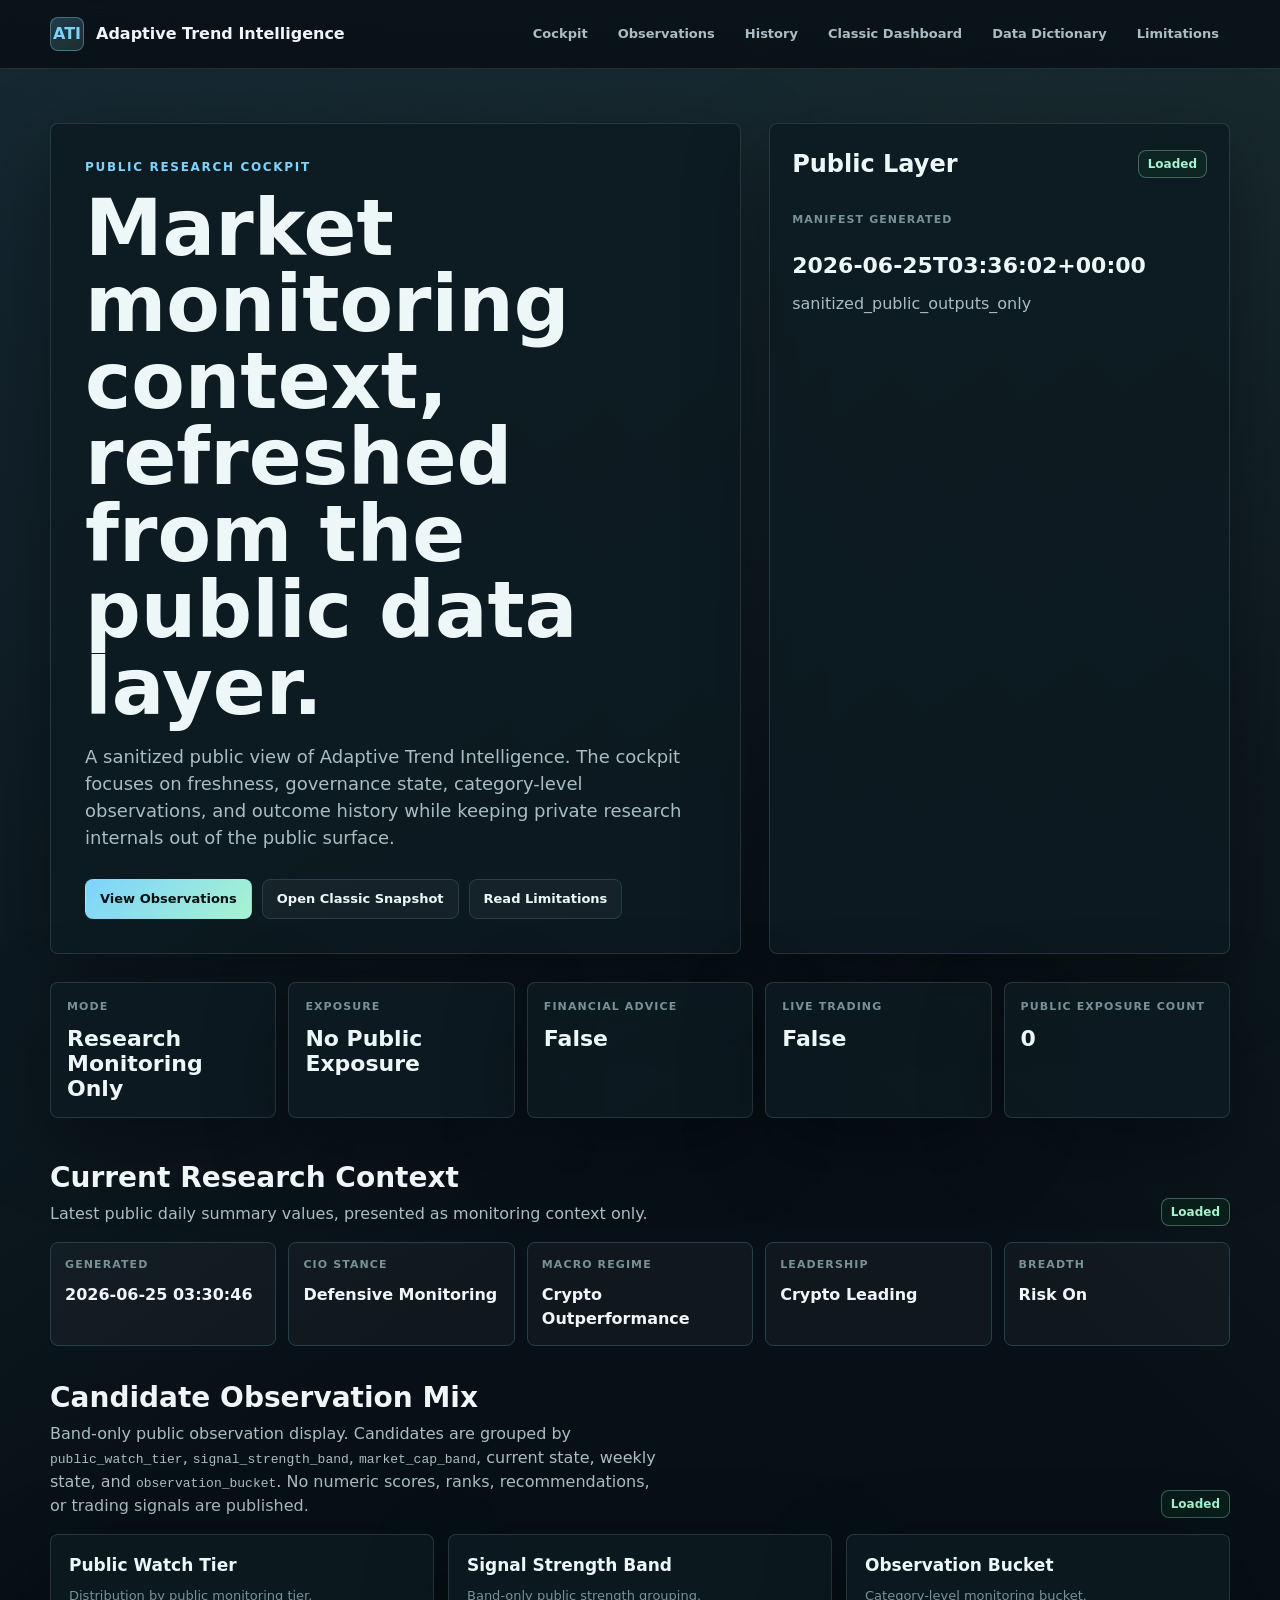
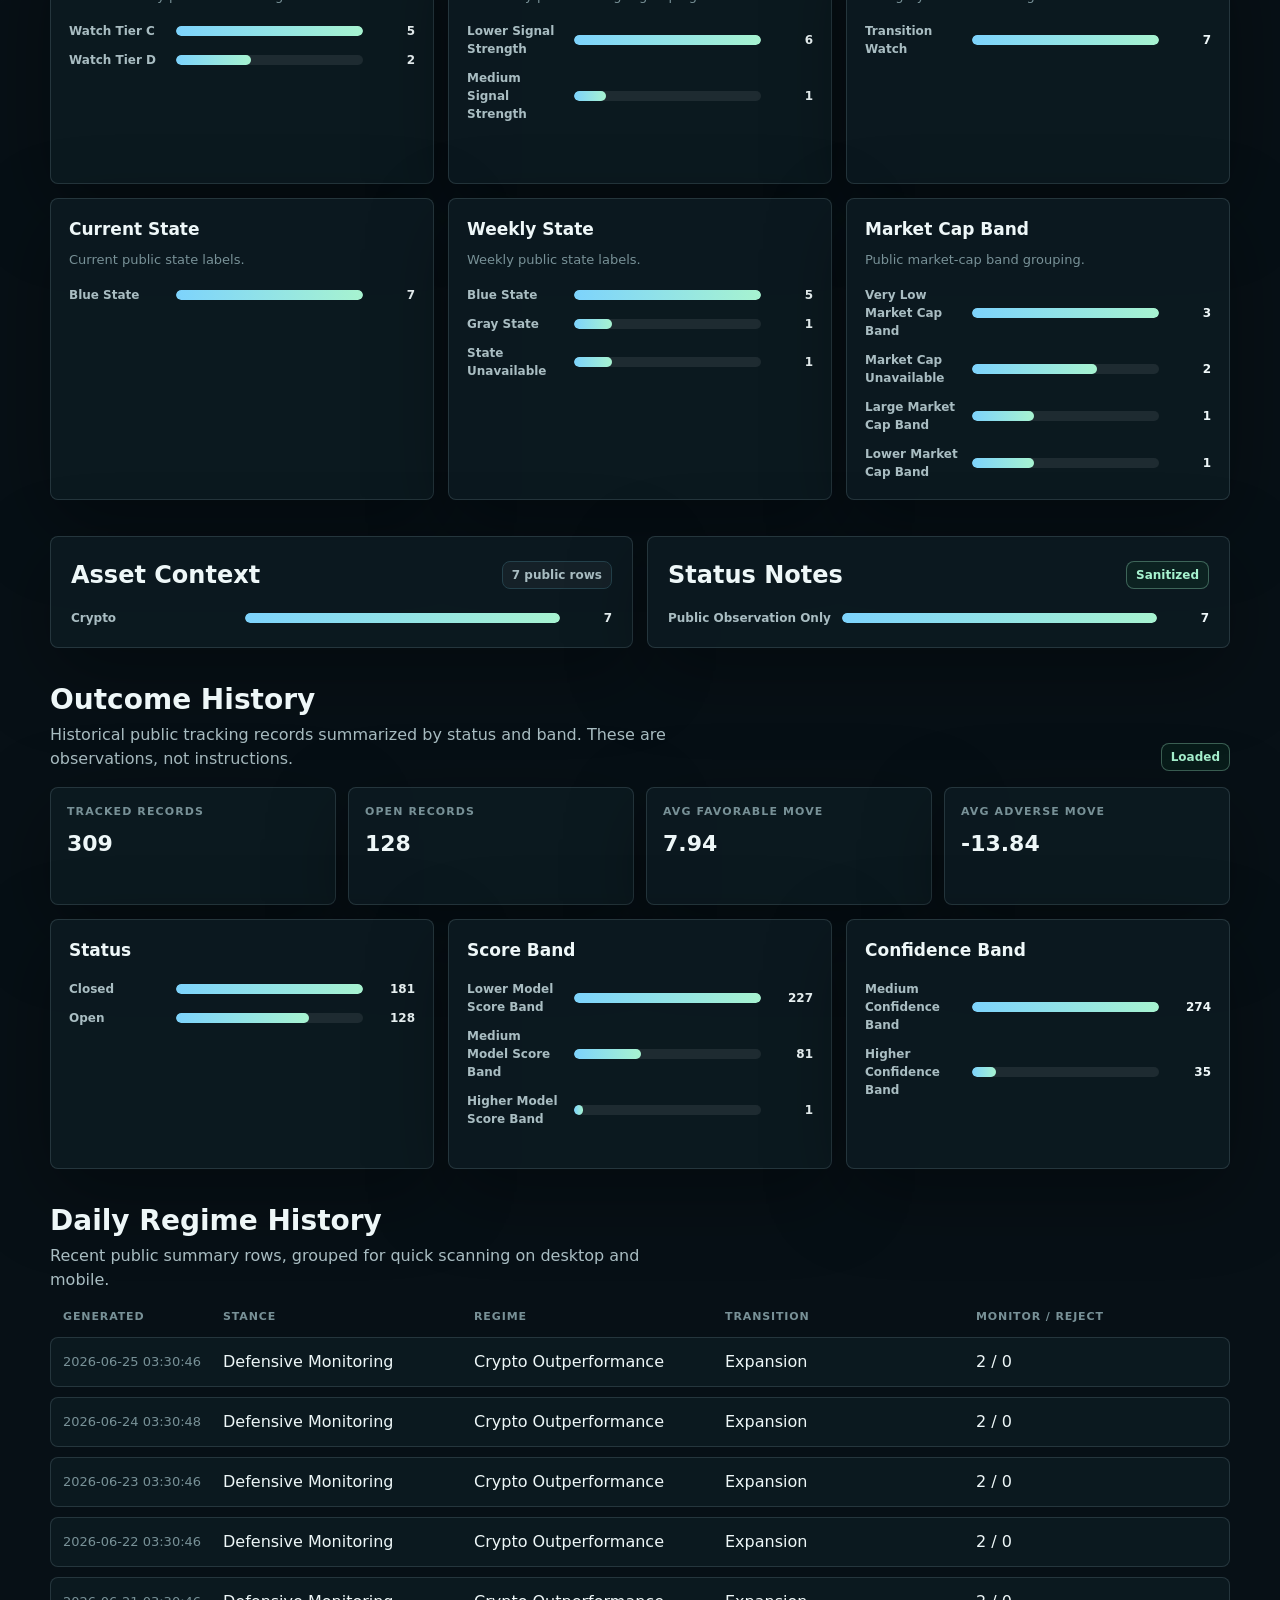
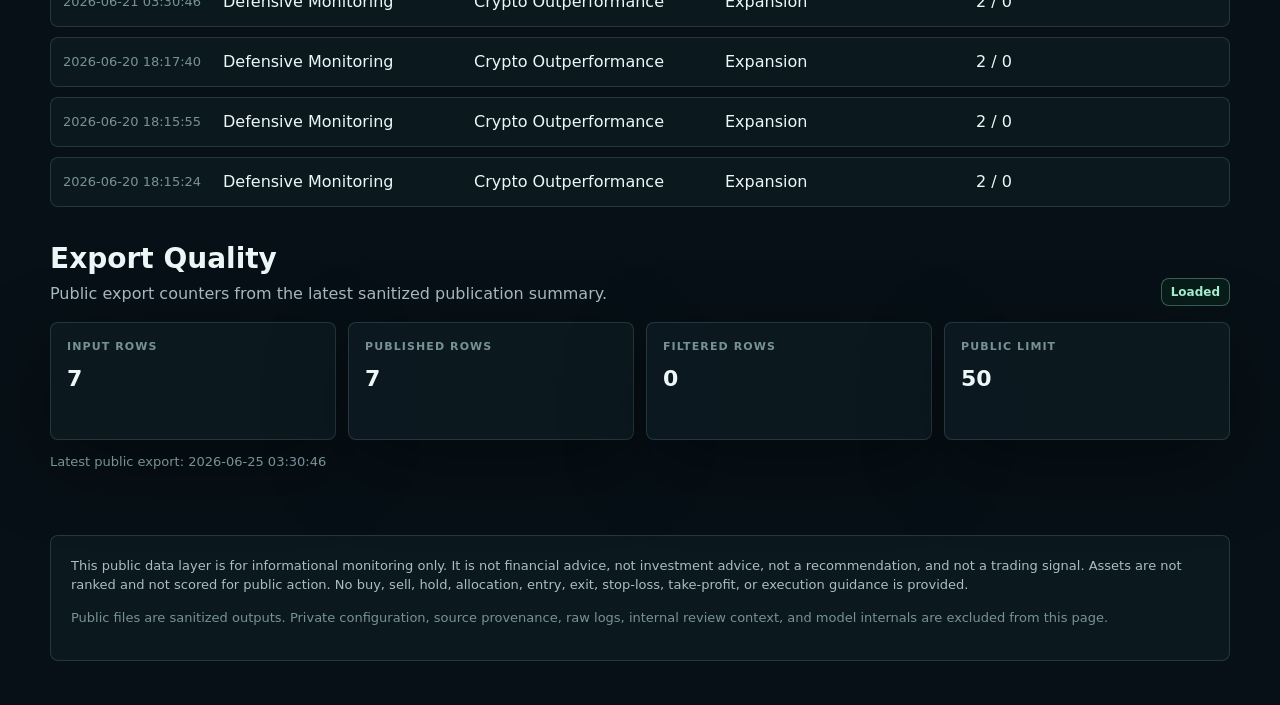
==== index.html @ 60e4a82e "Update public dashboard outputs - 2026-06-25 18:00:44 UTC" ====
<!DOCTYPE html>
<html lang="en">
<head>
  <meta charset="utf-8">
  <meta name="viewport" content="width=device-width, initial-scale=1">
  <title>Adaptive Trend Intelligence</title>
  <style>
    :root {
      color-scheme: dark;
      --bg: #071016;
      --panel: #0d1b22;
      --panel-strong: #102630;
      --panel-soft: #132c35;
      --border: #24414b;
      --border-soft: rgba(174, 210, 218, 0.16);
      --text: #eef7f8;
      --muted: #a9bdc2;
      --dim: #789197;
      --accent: #7dd3fc;
      --accent-2: #a7f3d0;
      --warning: #fde68a;
      --danger: #fca5a5;
      --ink: #031014;
      --shadow: 0 24px 80px rgba(0, 0, 0, 0.34);
    }

    * {
      box-sizing: border-box;
    }

    html {
      scroll-behavior: smooth;
    }

    body {
      margin: 0;
      min-height: 100vh;
      font-family: Inter, ui-sans-serif, system-ui, -apple-system, BlinkMacSystemFont, "Segoe UI", sans-serif;
      background:
        linear-gradient(145deg, rgba(125, 211, 252, 0.12), transparent 34%),
        linear-gradient(225deg, rgba(167, 243, 208, 0.08), transparent 30%),
        var(--bg);
      color: var(--text);
      line-height: 1.5;
    }

    a {
      color: inherit;
    }

    .shell {
      width: min(1180px, calc(100% - 32px));
      margin: 0 auto;
    }

    .topbar {
      position: sticky;
      top: 0;
      z-index: 10;
      border-bottom: 1px solid var(--border-soft);
      background: rgba(7, 16, 22, 0.86);
      backdrop-filter: blur(18px);
    }

    .nav {
      display: flex;
      align-items: center;
      justify-content: space-between;
      min-height: 68px;
      gap: 18px;
    }

    .brand {
      display: flex;
      align-items: center;
      gap: 12px;
      min-width: 0;
      font-weight: 800;
    }

    .brand-mark {
      display: grid;
      place-items: center;
      width: 34px;
      height: 34px;
      border: 1px solid rgba(125, 211, 252, 0.38);
      background: linear-gradient(145deg, rgba(125, 211, 252, 0.22), rgba(167, 243, 208, 0.12));
      color: var(--accent);
      border-radius: 8px;
    }

    .brand-text {
      white-space: nowrap;
      overflow: hidden;
      text-overflow: ellipsis;
    }

    .nav-links {
      display: flex;
      align-items: center;
      justify-content: flex-end;
      gap: 8px;
      flex-wrap: wrap;
    }

    .nav-links a {
      color: var(--muted);
      text-decoration: none;
      font-size: 13px;
      font-weight: 700;
      border: 1px solid transparent;
      border-radius: 8px;
      padding: 8px 10px;
    }

    .nav-links a:hover,
    .nav-links a:focus-visible {
      color: var(--text);
      border-color: var(--border);
      background: rgba(255, 255, 255, 0.04);
      outline: none;
    }

    .hero {
      display: grid;
      grid-template-columns: minmax(0, 1.08fr) minmax(300px, 0.72fr);
      gap: 28px;
      align-items: stretch;
      padding: 54px 0 28px;
    }

    .hero-copy,
    .hero-panel,
    .panel,
    .metric,
    .chart-card,
    .timeline-row,
    .notice {
      border: 1px solid var(--border-soft);
      background: rgba(13, 27, 34, 0.88);
      box-shadow: var(--shadow);
    }

    .hero-copy {
      border-radius: 8px;
      padding: 34px;
    }

    .eyebrow {
      margin: 0 0 14px;
      color: var(--accent);
      font-size: 12px;
      font-weight: 900;
      letter-spacing: 0.14em;
      text-transform: uppercase;
    }

    h1,
    h2,
    h3,
    p {
      margin-top: 0;
    }

    h1 {
      max-width: 820px;
      margin-bottom: 18px;
      font-size: clamp(38px, 7vw, 78px);
      line-height: 0.98;
      letter-spacing: 0;
    }

    .lede {
      max-width: 720px;
      color: var(--muted);
      font-size: 18px;
    }

    .hero-actions {
      display: flex;
      flex-wrap: wrap;
      gap: 10px;
      margin-top: 28px;
    }

    .button {
      display: inline-flex;
      align-items: center;
      justify-content: center;
      min-height: 40px;
      padding: 0 14px;
      border-radius: 8px;
      border: 1px solid var(--border);
      color: var(--text);
      text-decoration: none;
      font-size: 13px;
      font-weight: 800;
      background: rgba(255, 255, 255, 0.04);
    }

    .button.primary {
      color: var(--ink);
      border-color: transparent;
      background: linear-gradient(135deg, var(--accent), var(--accent-2));
    }

    .hero-panel {
      display: flex;
      flex-direction: column;
      gap: 14px;
      border-radius: 8px;
      padding: 22px;
    }

    .panel-title {
      display: flex;
      align-items: center;
      justify-content: space-between;
      gap: 12px;
      margin-bottom: 16px;
    }

    .panel-title h2,
    .panel-title h3 {
      margin: 0;
    }

    .muted {
      color: var(--muted);
    }

    .small {
      color: var(--dim);
      font-size: 13px;
    }

    .badge {
      display: inline-flex;
      align-items: center;
      justify-content: center;
      min-height: 26px;
      max-width: 100%;
      padding: 4px 9px;
      border-radius: 8px;
      border: 1px solid var(--border);
      color: var(--muted);
      background: rgba(255, 255, 255, 0.04);
      font-size: 12px;
      font-weight: 850;
      overflow-wrap: anywhere;
    }

    .badge.good {
      color: var(--accent-2);
      border-color: rgba(167, 243, 208, 0.32);
      background: rgba(20, 83, 45, 0.18);
    }

    .badge.warn {
      color: var(--warning);
      border-color: rgba(253, 230, 138, 0.36);
      background: rgba(113, 63, 18, 0.18);
    }

    .badge.bad {
      color: var(--danger);
      border-color: rgba(252, 165, 165, 0.36);
      background: rgba(127, 29, 29, 0.18);
    }

    .rail {
      display: grid;
      grid-template-columns: repeat(5, minmax(0, 1fr));
      gap: 12px;
      padding-bottom: 26px;
    }

    .metric {
      min-height: 118px;
      border-radius: 8px;
      padding: 16px;
    }

    .metric-label {
      margin-bottom: 10px;
      color: var(--dim);
      font-size: 11px;
      font-weight: 900;
      letter-spacing: 0.1em;
      text-transform: uppercase;
    }

    .metric-value {
      font-size: 22px;
      font-weight: 900;
      line-height: 1.15;
      overflow-wrap: anywhere;
    }

    .section {
      padding: 18px 0;
    }

    .section-heading {
      display: flex;
      align-items: end;
      justify-content: space-between;
      gap: 18px;
      margin-bottom: 16px;
    }

    .section-heading h2 {
      margin: 0;
      font-size: 28px;
      line-height: 1.12;
    }

    .section-heading p {
      max-width: 620px;
      margin: 8px 0 0;
      color: var(--muted);
    }

    .grid {
      display: grid;
      grid-template-columns: repeat(3, minmax(0, 1fr));
      gap: 14px;
    }

    .grid.two {
      grid-template-columns: repeat(2, minmax(0, 1fr));
    }

    .panel {
      border-radius: 8px;
      padding: 20px;
    }

    .regime-strip {
      display: grid;
      grid-template-columns: repeat(5, minmax(0, 1fr));
      gap: 12px;
    }

    .regime-item {
      border-radius: 8px;
      border: 1px solid var(--border);
      background: rgba(255, 255, 255, 0.035);
      padding: 14px;
      min-width: 0;
    }

    .regime-value {
      margin-top: 6px;
      font-weight: 850;
      overflow-wrap: anywhere;
    }

    .chart-card {
      border-radius: 8px;
      padding: 18px;
      min-height: 250px;
    }

    .chart-card h3 {
      margin-bottom: 8px;
      font-size: 17px;
    }

    .bar-list {
      display: grid;
      gap: 11px;
      margin-top: 16px;
    }

    .bar-row {
      display: grid;
      grid-template-columns: minmax(92px, 0.52fr) minmax(120px, 1fr) 42px;
      align-items: center;
      gap: 10px;
      min-width: 0;
    }

    .bar-label {
      color: var(--muted);
      font-size: 12px;
      font-weight: 750;
      overflow-wrap: anywhere;
    }

    .bar-track {
      height: 10px;
      overflow: hidden;
      border-radius: 999px;
      background: rgba(255, 255, 255, 0.08);
    }

    .bar-fill {
      height: 100%;
      min-width: 4px;
      border-radius: inherit;
      background: linear-gradient(90deg, var(--accent), var(--accent-2));
    }

    .bar-value {
      color: var(--text);
      text-align: right;
      font-size: 12px;
      font-weight: 850;
    }

    .summary-grid {
      display: grid;
      grid-template-columns: repeat(4, minmax(0, 1fr));
      gap: 12px;
    }

    .timeline {
      display: grid;
      gap: 10px;
    }

    .timeline-row {
      display: grid;
      grid-template-columns: 150px repeat(4, minmax(0, 1fr));
      gap: 10px;
      align-items: center;
      border-radius: 8px;
      padding: 12px;
      box-shadow: none;
    }

    .timeline-row.header {
      color: var(--dim);
      border-color: transparent;
      background: transparent;
      padding-top: 0;
      padding-bottom: 0;
      font-size: 11px;
      font-weight: 900;
      letter-spacing: 0.08em;
      text-transform: uppercase;
    }

    .notice {
      border-radius: 8px;
      padding: 14px 16px;
      color: var(--muted);
      box-shadow: none;
    }

    .notice.warning {
      display: none;
      color: var(--danger);
      border-color: rgba(252, 165, 165, 0.4);
      background: rgba(127, 29, 29, 0.18);
    }

    .notice.warning.visible {
      display: block;
    }

    .footer {
      padding: 32px 0 44px;
      color: var(--muted);
      font-size: 13px;
    }

    .footer .panel {
      box-shadow: none;
    }

    @media (max-width: 960px) {
      .hero,
      .grid.two {
        grid-template-columns: 1fr;
      }

      .rail,
      .regime-strip,
      .grid,
      .summary-grid {
        grid-template-columns: repeat(2, minmax(0, 1fr));
      }

      .timeline-row {
        grid-template-columns: 1fr 1fr;
      }

      .timeline-row.header {
        display: none;
      }
    }

    @media (max-width: 640px) {
      .shell {
        width: min(100% - 24px, 1180px);
      }

      .nav {
        align-items: flex-start;
        flex-direction: column;
        padding: 12px 0;
      }

      .nav-links {
        width: 100%;
        justify-content: flex-start;
      }

      .nav-links a {
        padding: 7px 8px;
      }

      .hero {
        padding-top: 32px;
      }

      .hero-copy,
      .hero-panel,
      .panel,
      .chart-card {
        padding: 18px;
      }

      .rail,
      .regime-strip,
      .grid,
      .summary-grid {
        grid-template-columns: 1fr;
      }

      .bar-row {
        grid-template-columns: 1fr;
        gap: 6px;
      }

      .bar-value {
        text-align: left;
      }

      .timeline-row {
        grid-template-columns: 1fr;
      }
    }
  </style>
</head>
<body>
  <header class="topbar">
    <nav class="shell nav" aria-label="Primary navigation">
      <div class="brand">
        <div class="brand-mark" aria-hidden="true">ATI</div>
        <div class="brand-text">Adaptive Trend Intelligence</div>
      </div>
      <div class="nav-links">
        <a href="#cockpit">Cockpit</a>
        <a href="#observations">Observations</a>
        <a href="#history">History</a>
        <a href="dashboard.html">Classic Dashboard</a>
        <a href="data_dictionary.html">Data Dictionary</a>
        <a href="limitations.html">Limitations</a>
      </div>
    </nav>
  </header>

  <main id="cockpit" class="shell">
    <section class="hero" aria-labelledby="hero-title">
      <div class="hero-copy">
        <p class="eyebrow">Public research cockpit</p>
        <h1 id="hero-title">Market monitoring context, refreshed from the public data layer.</h1>
        <p class="lede">
          A sanitized public view of Adaptive Trend Intelligence. The cockpit focuses on freshness,
          governance state, category-level observations, and outcome history while keeping private
          research internals out of the public surface.
        </p>
        <div class="hero-actions">
          <a class="button primary" href="#observations">View Observations</a>
          <a class="button" href="dashboard.html">Open Classic Snapshot</a>
          <a class="button" href="limitations.html">Read Limitations</a>
        </div>
      </div>

      <aside class="hero-panel" aria-label="Public data status">
        <div class="panel-title">
          <h2>Public Layer</h2>
          <span id="manifest-load-state" class="badge warn">Loading</span>
        </div>
        <div class="metric-label">Manifest generated</div>
        <div id="manifest-generated" class="metric-value">public data unavailable</div>
        <p id="manifest-summary" class="muted">Loading public manifest...</p>
        <div id="safety-warning" class="notice warning">
          Safety gate warning: public manifest values are outside the expected research-only state.
        </div>
      </aside>
    </section>

    <section class="rail" aria-label="Safety and freshness rail">
      <div class="metric">
        <div class="metric-label">Mode</div>
        <div id="mode-value" class="metric-value">public data unavailable</div>
      </div>
      <div class="metric">
        <div class="metric-label">Exposure</div>
        <div id="exposure-value" class="metric-value">public data unavailable</div>
      </div>
      <div class="metric">
        <div class="metric-label">Financial Advice</div>
        <div id="advice-value" class="metric-value">public data unavailable</div>
      </div>
      <div class="metric">
        <div class="metric-label">Live Trading</div>
        <div id="trading-value" class="metric-value">public data unavailable</div>
      </div>
      <div class="metric">
        <div class="metric-label">Public Exposure Count</div>
        <div id="public-count-value" class="metric-value">public data unavailable</div>
      </div>
    </section>

    <section class="section" aria-labelledby="regime-title">
      <div class="section-heading">
        <div>
          <h2 id="regime-title">Current Research Context</h2>
          <p>Latest public daily summary values, presented as monitoring context only.</p>
        </div>
        <span id="daily-load-state" class="badge warn">Loading</span>
      </div>
      <div id="regime-strip" class="regime-strip">
        <div class="notice">Loading daily research context...</div>
      </div>
    </section>

    <section id="observations" class="section" aria-labelledby="observations-title">
      <div class="section-heading">
        <div>
          <h2 id="observations-title">Candidate Observation Mix</h2>
          <p>
            Band-only public observation display. Candidates are grouped by
            <code>public_watch_tier</code>, <code>signal_strength_band</code>,
            <code>market_cap_band</code>, current state, weekly state, and
            <code>observation_bucket</code>. No numeric scores, ranks, recommendations,
            or trading signals are published.
          </p>
        </div>
        <span id="candidate-load-state" class="badge warn">Loading</span>
      </div>
      <div class="grid">
        <article class="chart-card">
          <h3>Public Watch Tier</h3>
          <p class="small">Distribution by public monitoring tier.</p>
          <div id="chart-public-watch-tier" class="bar-list">public data unavailable</div>
        </article>
        <article class="chart-card">
          <h3>Signal Strength Band</h3>
          <p class="small">Band-only public strength grouping.</p>
          <div id="chart-signal-strength-band" class="bar-list">public data unavailable</div>
        </article>
        <article class="chart-card">
          <h3>Observation Bucket</h3>
          <p class="small">Category-level monitoring bucket.</p>
          <div id="chart-observation-bucket" class="bar-list">public data unavailable</div>
        </article>
        <article class="chart-card">
          <h3>Current State</h3>
          <p class="small">Current public state labels.</p>
          <div id="chart-current-state" class="bar-list">public data unavailable</div>
        </article>
        <article class="chart-card">
          <h3>Weekly State</h3>
          <p class="small">Weekly public state labels.</p>
          <div id="chart-weekly-state" class="bar-list">public data unavailable</div>
        </article>
        <article class="chart-card">
          <h3>Market Cap Band</h3>
          <p class="small">Public market-cap band grouping.</p>
          <div id="chart-market-cap-band" class="bar-list">public data unavailable</div>
        </article>
      </div>
    </section>

    <section class="section" aria-labelledby="asset-context-title">
      <div class="grid two">
        <article class="panel">
          <div class="panel-title">
            <h2 id="asset-context-title">Asset Context</h2>
            <span id="candidate-row-count" class="badge">public data unavailable</span>
          </div>
          <div id="chart-asset-type" class="bar-list">public data unavailable</div>
        </article>
        <article class="panel">
          <div class="panel-title">
            <h2>Status Notes</h2>
            <span class="badge good">Sanitized</span>
          </div>
          <div id="chart-status-note" class="bar-list">public data unavailable</div>
        </article>
      </div>
    </section>

    <section id="history" class="section" aria-labelledby="outcome-title">
      <div class="section-heading">
        <div>
          <h2 id="outcome-title">Outcome History</h2>
          <p>Historical public tracking records summarized by status and band. These are observations, not instructions.</p>
        </div>
        <span id="outcome-load-state" class="badge warn">Loading</span>
      </div>
      <div class="summary-grid">
        <div class="metric">
          <div class="metric-label">Tracked Records</div>
          <div id="outcome-total" class="metric-value">public data unavailable</div>
        </div>
        <div class="metric">
          <div class="metric-label">Open Records</div>
          <div id="outcome-open" class="metric-value">public data unavailable</div>
        </div>
        <div class="metric">
          <div class="metric-label">Avg Favorable Move</div>
          <div id="outcome-mfe" class="metric-value">public data unavailable</div>
        </div>
        <div class="metric">
          <div class="metric-label">Avg Adverse Move</div>
          <div id="outcome-mae" class="metric-value">public data unavailable</div>
        </div>
      </div>
      <div class="grid" style="margin-top: 14px;">
        <article class="chart-card">
          <h3>Status</h3>
          <div id="chart-outcome-status" class="bar-list">public data unavailable</div>
        </article>
        <article class="chart-card">
          <h3>Score Band</h3>
          <div id="chart-score-band" class="bar-list">public data unavailable</div>
        </article>
        <article class="chart-card">
          <h3>Confidence Band</h3>
          <div id="chart-confidence-band" class="bar-list">public data unavailable</div>
        </article>
      </div>
    </section>

    <section class="section" aria-labelledby="daily-history-title">
      <div class="section-heading">
        <div>
          <h2 id="daily-history-title">Daily Regime History</h2>
          <p>Recent public summary rows, grouped for quick scanning on desktop and mobile.</p>
        </div>
      </div>
      <div id="daily-history" class="timeline">
        <div class="notice">Loading daily regime history...</div>
      </div>
    </section>

    <section class="section" aria-labelledby="export-title">
      <div class="section-heading">
        <div>
          <h2 id="export-title">Export Quality</h2>
          <p>Public export counters from the latest sanitized publication summary.</p>
        </div>
        <span id="export-load-state" class="badge warn">Loading</span>
      </div>
      <div class="summary-grid">
        <div class="metric">
          <div class="metric-label">Input Rows</div>
          <div id="export-input" class="metric-value">public data unavailable</div>
        </div>
        <div class="metric">
          <div class="metric-label">Published Rows</div>
          <div id="export-published" class="metric-value">public data unavailable</div>
        </div>
        <div class="metric">
          <div class="metric-label">Filtered Rows</div>
          <div id="export-filtered" class="metric-value">public data unavailable</div>
        </div>
        <div class="metric">
          <div class="metric-label">Public Limit</div>
          <div id="export-limit" class="metric-value">public data unavailable</div>
        </div>
      </div>
      <p id="export-generated" class="small" style="margin-top: 12px;">public data unavailable</p>
    </section>
  </main>

  <footer class="shell footer">
    <div class="panel">
      <p id="footer-disclaimer">
        This public cockpit is for informational monitoring only. It is not financial advice,
        not investment advice, not a recommendation, and not a trading signal. Assets are not
        ranked or scored for public action. No buy, sell, hold, allocation, entry, exit,
        stop-loss, take-profit, or execution guidance is provided.
      </p>
      <p class="small">
        Public files are sanitized outputs. Private configuration, source provenance, raw logs,
        internal review context, and model internals are excluded from this page.
      </p>
    </div>
  </footer>

  <script>
    const unavailable = "public data unavailable";

    function setText(id, value) {
      const el = document.getElementById(id);
      if (!el) return;
      const text = value === undefined || value === null || value === "" ? unavailable : String(value);
      el.textContent = text;
    }

    async function fetchJson(file) {
      const response = await fetch(file + "?v=" + Date.now(), { cache: "no-store" });
      if (!response.ok) throw new Error(file + " HTTP " + response.status);
      return response.json();
    }

    async function fetchText(file) {
      const response = await fetch(file + "?v=" + Date.now(), { cache: "no-store" });
      if (!response.ok) throw new Error(file + " HTTP " + response.status);
      return response.text();
    }

    async function fetchCsv(file) {
      return parseCsv(await fetchText(file));
    }

    function parseCsv(text) {
      const rows = [];
      let row = [];
      let value = "";
      let inQuotes = false;

      for (let i = 0; i < text.length; i++) {
        const char = text[i];
        const next = text[i + 1];

        if (char === '"' && inQuotes && next === '"') {
          value += '"';
          i++;
        } else if (char === '"') {
          inQuotes = !inQuotes;
        } else if (char === "," && !inQuotes) {
          row.push(value);
          value = "";
        } else if ((char === "\n" || char === "\r") && !inQuotes) {
          if (value.length || row.length) {
            row.push(value);
            rows.push(row);
            row = [];
            value = "";
          }
          if (char === "\r" && next === "\n") i++;
        } else {
          value += char;
        }
      }

      if (value.length || row.length) rows.push(row.concat(value));
      if (!rows.length) return [];

      const headers = rows[0].map(h => String(h || "").trim());
      return rows.slice(1)
        .filter(items => items.some(item => String(item || "").trim() !== ""))
        .map(items => {
          const record = {};
          headers.forEach((header, index) => {
            record[header] = String(items[index] || "").trim();
          });
          return record;
        });
    }

    function countBy(rows, key, fallback = "Unavailable") {
      return rows.reduce((acc, row) => {
        const value = String(row[key] || fallback).trim() || fallback;
        acc[value] = (acc[value] || 0) + 1;
        return acc;
      }, {});
    }

    function publicCandidateBand(row) {
      const directBand = String(row.signal_strength_band || "").trim();
      if (directBand) return directBand;

      // Deprecated/internal numeric compatibility input. Kept for guard coverage only;
      // the public cockpit renders band-only candidate observations.
      const legacyFields = ["adaptive_score", "final_score", "rank_score", "Score"];
      for (const field of legacyFields) {
        if (row[field] !== undefined && row[field] !== "") return "score_band_unavailable";
      }
      return "score_band_unavailable";
    }

    function renderBarList(id, counts, options = {}) {
      const el = document.getElementById(id);
      if (!el) return;

      const entries = Object.entries(counts || {})
        .filter(([label]) => label && label !== "Unavailable")
        .sort((a, b) => b[1] - a[1])
        .slice(0, options.limit || 8);

      if (!entries.length) {
        el.innerHTML = '<div class="notice">public data unavailable</div>';
        return;
      }

      const max = Math.max(...entries.map(entry => entry[1]));
      el.innerHTML = entries.map(([label, value]) => {
        const width = max ? Math.max(5, Math.round((value / max) * 100)) : 0;
        return `
          <div class="bar-row">
            <div class="bar-label">${escapeHtml(formatLabel(label))}</div>
            <div class="bar-track"><div class="bar-fill" style="width: ${width}%"></div></div>
            <div class="bar-value">${value}</div>
          </div>
        `;
      }).join("");
    }

    function escapeHtml(value) {
      return String(value || "")
        .replaceAll("&", "&amp;")
        .replaceAll("<", "&lt;")
        .replaceAll(">", "&gt;")
        .replaceAll('"', "&quot;")
        .replaceAll("'", "&#039;");
    }

    function formatLabel(value) {
      return String(value || "")
        .replaceAll("_", " ")
        .replace(/\b\w/g, char => char.toUpperCase());
    }

    function numericValues(rows, key) {
      return rows.map(row => Number(row[key])).filter(Number.isFinite);
    }

    function average(values) {
      if (!values.length) return null;
      return values.reduce((sum, value) => sum + value, 0) / values.length;
    }

    function formatNumber(value) {
      return Number.isFinite(value) ? value.toFixed(2) : unavailable;
    }

    function setBadge(id, state, text) {
      const el = document.getElementById(id);
      if (!el) return;
      el.className = "badge " + state;
      el.textContent = text;
    }

    function renderRegimeStrip(row) {
      const el = document.getElementById("regime-strip");
      if (!el || !row) return;
      const items = [
        ["Generated", row.generated_at],
        ["CIO Stance", row.cio_stance],
        ["Macro Regime", row.macro_regime],
        ["Leadership", row.market_leadership],
        ["Breadth", row.market_breadth]
      ];

      el.innerHTML = items.map(([label, value]) => `
        <div class="regime-item">
          <div class="metric-label">${escapeHtml(label)}</div>
          <div class="regime-value">${escapeHtml(formatLabel(value || unavailable))}</div>
        </div>
      `).join("");
    }

    function renderDailyHistory(rows) {
      const el = document.getElementById("daily-history");
      if (!el) return;

      const recent = rows.slice(-8).reverse();
      if (!recent.length) {
        el.innerHTML = '<div class="notice">public data unavailable</div>';
        return;
      }

      el.innerHTML = `
        <div class="timeline-row header">
          <div>Generated</div>
          <div>Stance</div>
          <div>Regime</div>
          <div>Transition</div>
          <div>Monitor / Reject</div>
        </div>
        ${recent.map(row => `
          <div class="timeline-row">
            <div class="small">${escapeHtml(row.generated_at || unavailable)}</div>
            <div>${escapeHtml(formatLabel(row.cio_stance || unavailable))}</div>
            <div>${escapeHtml(formatLabel(row.macro_regime || unavailable))}</div>
            <div>${escapeHtml(formatLabel(row.market_transition || unavailable))}</div>
            <div>${escapeHtml(row.monitor_candidates || "0")} / ${escapeHtml(row.reject_candidates || "0")}</div>
          </div>
        `).join("")}
      `;
    }

    async function renderManifest() {
      try {
        const manifest = await fetchJson("public_manifest.json");
        setBadge("manifest-load-state", "good", "Loaded");
        setText("manifest-generated", manifest.generated_at_utc);
        setText("manifest-summary", manifest.public_scope || "sanitized public outputs only");
        setText("mode-value", formatLabel(manifest.mode));
        setText("exposure-value", formatLabel(manifest.exposure_mode));
        setText("advice-value", manifest.financial_advice === false ? "False" : String(manifest.financial_advice));
        setText("trading-value", manifest.live_trading === false ? "False" : String(manifest.live_trading));
        setText("public-count-value", manifest.public_pair_symbol_count);
        if (manifest.disclaimer) setText("footer-disclaimer", manifest.disclaimer);

        const safe =
          manifest.financial_advice === false &&
          manifest.live_trading === false &&
          manifest.exposure_mode === "no_public_exposure" &&
          Number(manifest.public_pair_symbol_count) === 0;

        const warning = document.getElementById("safety-warning");
        if (warning) warning.classList.toggle("visible", !safe);
      } catch (error) {
        setBadge("manifest-load-state", "bad", "Unavailable");
        ["manifest-generated", "manifest-summary", "mode-value", "exposure-value", "advice-value", "trading-value", "public-count-value"]
          .forEach(id => setText(id, unavailable));
      }
    }

    async function renderExportSummary() {
      try {
        const summary = await fetchJson("public_export_summary.json");
        const candidate = summary.candidate_export || {};
        setBadge("export-load-state", "good", "Loaded");
        setText("export-input", candidate.input_rows);
        setText("export-published", candidate.published_rows);
        setText("export-filtered", candidate.filtered_rows);
        setText("export-limit", candidate.public_limit);
        setText("export-generated", "Latest public export: " + (summary.generated_at || unavailable));
      } catch (error) {
        setBadge("export-load-state", "bad", "Unavailable");
        ["export-input", "export-published", "export-filtered", "export-limit", "export-generated"]
          .forEach(id => setText(id, unavailable));
      }
    }

    async function renderCandidates() {
      try {
        const rows = await fetchCsv("unified_candidates.csv");
        setBadge("candidate-load-state", "good", "Loaded");
        setText("candidate-row-count", rows.length + " public rows");
        renderBarList("chart-public-watch-tier", countBy(rows, "public_watch_tier"));
        renderBarList("chart-signal-strength-band", countBy(rows.map(row => ({
          signal_strength_band: publicCandidateBand(row)
        })), "signal_strength_band"));
        renderBarList("chart-observation-bucket", countBy(rows, "observation_bucket"));
        renderBarList("chart-current-state", countBy(rows, "current_state"));
        renderBarList("chart-weekly-state", countBy(rows, "weekly_state"));
        renderBarList("chart-market-cap-band", countBy(rows, "market_cap_band"));
        renderBarList("chart-asset-type", countBy(rows, "asset_type"));
        renderBarList("chart-status-note", countBy(rows, "status_note"));
      } catch (error) {
        setBadge("candidate-load-state", "bad", "Unavailable");
        setText("candidate-row-count", unavailable);
        [
          "chart-public-watch-tier",
          "chart-signal-strength-band",
          "chart-observation-bucket",
          "chart-current-state",
          "chart-weekly-state",
          "chart-market-cap-band",
          "chart-asset-type",
          "chart-status-note"
        ].forEach(id => renderBarList(id, {}));
      }
    }

    async function renderOutcomes() {
      try {
        const rows = await fetchCsv("signal_outcomes_history.csv");
        const open = rows.filter(row => String(row.status || "").toLowerCase() === "open").length;
        const mfe = average(numericValues(rows, "max_favorable_excursion"));
        const mae = average(numericValues(rows, "max_adverse_excursion"));
        setBadge("outcome-load-state", "good", "Loaded");
        setText("outcome-total", rows.length);
        setText("outcome-open", open);
        setText("outcome-mfe", formatNumber(mfe));
        setText("outcome-mae", formatNumber(mae));
        renderBarList("chart-outcome-status", countBy(rows, "status"));
        renderBarList("chart-score-band", countBy(rows, "signal_score_band"));
        renderBarList("chart-confidence-band", countBy(rows, "confidence_band"));
      } catch (error) {
        setBadge("outcome-load-state", "bad", "Unavailable");
        ["outcome-total", "outcome-open", "outcome-mfe", "outcome-mae"].forEach(id => setText(id, unavailable));
        ["chart-outcome-status", "chart-score-band", "chart-confidence-band"].forEach(id => renderBarList(id, {}));
      }
    }

    async function renderDaily() {
      try {
        const rows = await fetchCsv("daily_ai_summary.csv");
        const latest = rows[rows.length - 1];
        setBadge("daily-load-state", "good", "Loaded");
        renderRegimeStrip(latest);
        renderDailyHistory(rows);
      } catch (error) {
        setBadge("daily-load-state", "bad", "Unavailable");
        const strip = document.getElementById("regime-strip");
        const history = document.getElementById("daily-history");
        if (strip) strip.innerHTML = '<div class="notice">public data unavailable</div>';
        if (history) history.innerHTML = '<div class="notice">public data unavailable</div>';
      }
    }

    function init() {
      renderManifest();
      renderExportSummary();
      renderCandidates();
      renderOutcomes();
      renderDaily();
    }

    document.addEventListener("DOMContentLoaded", init);
  </script>
</body>
</html>
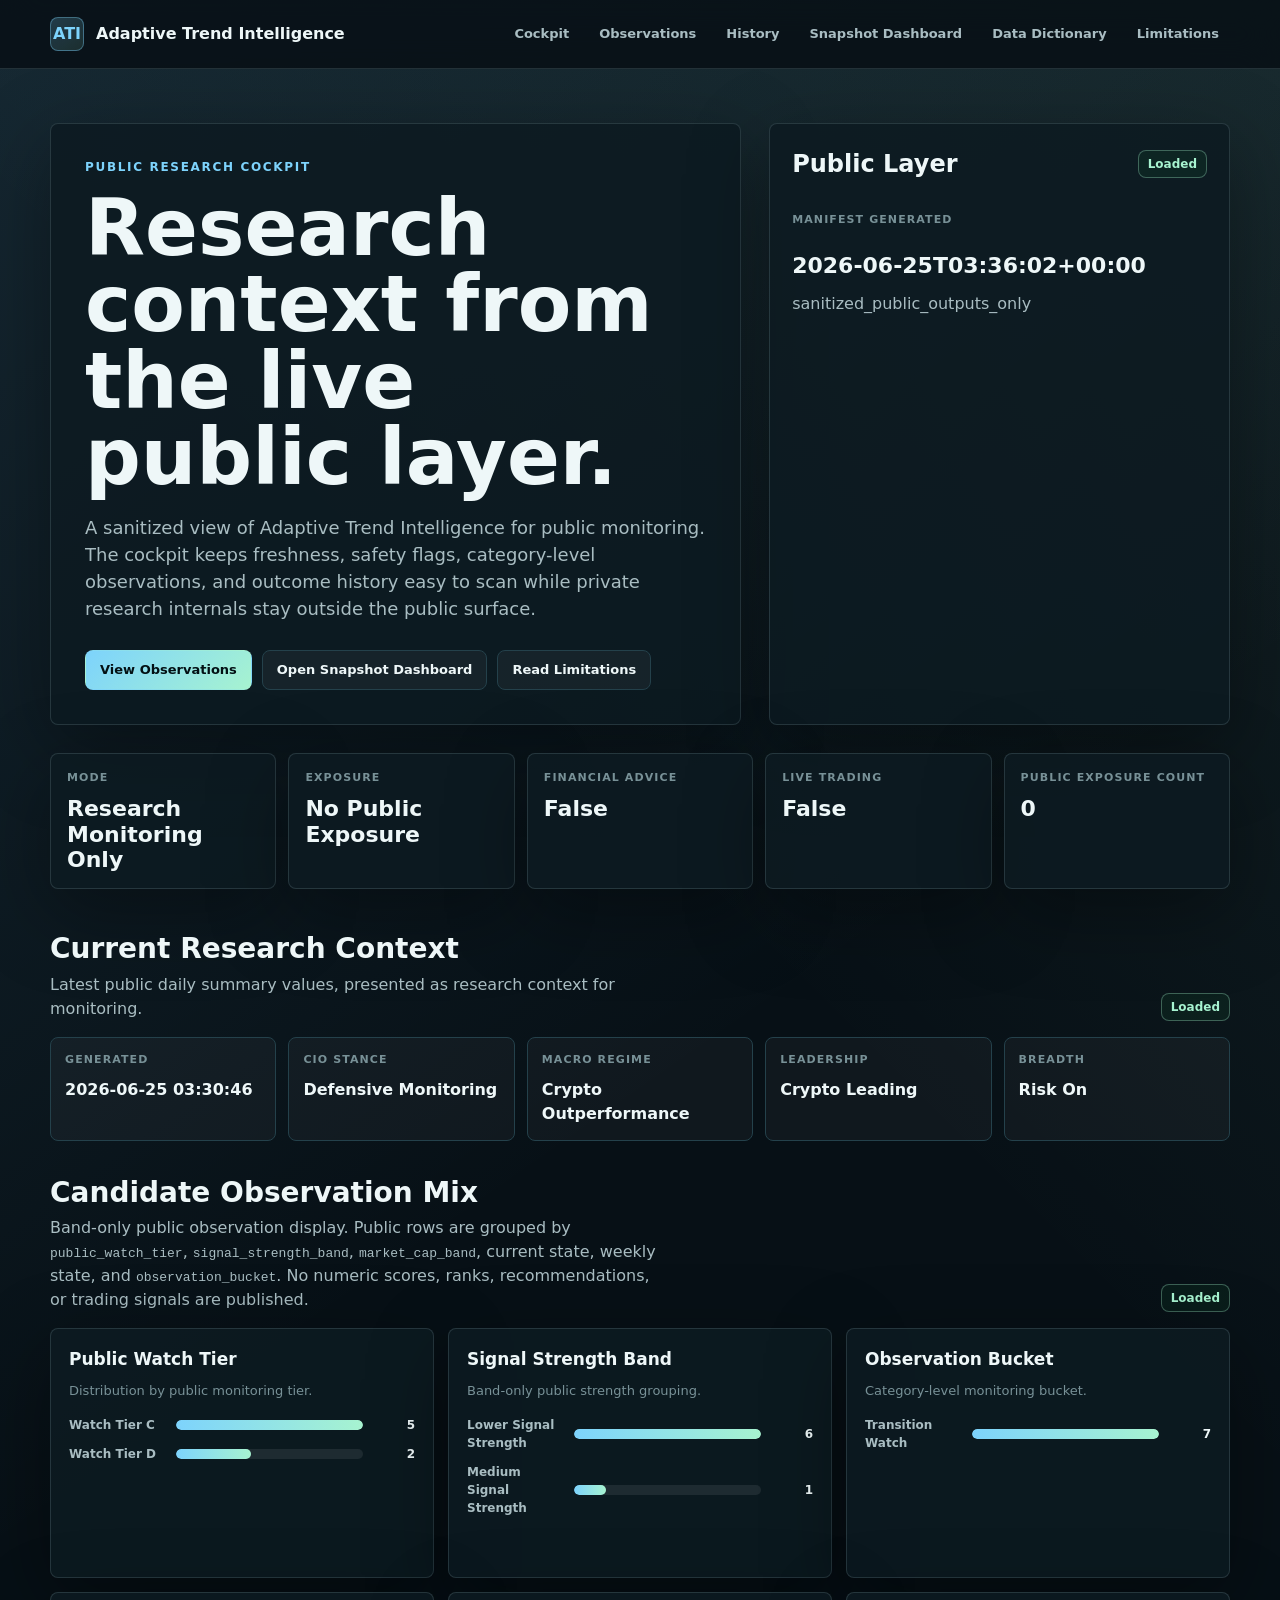
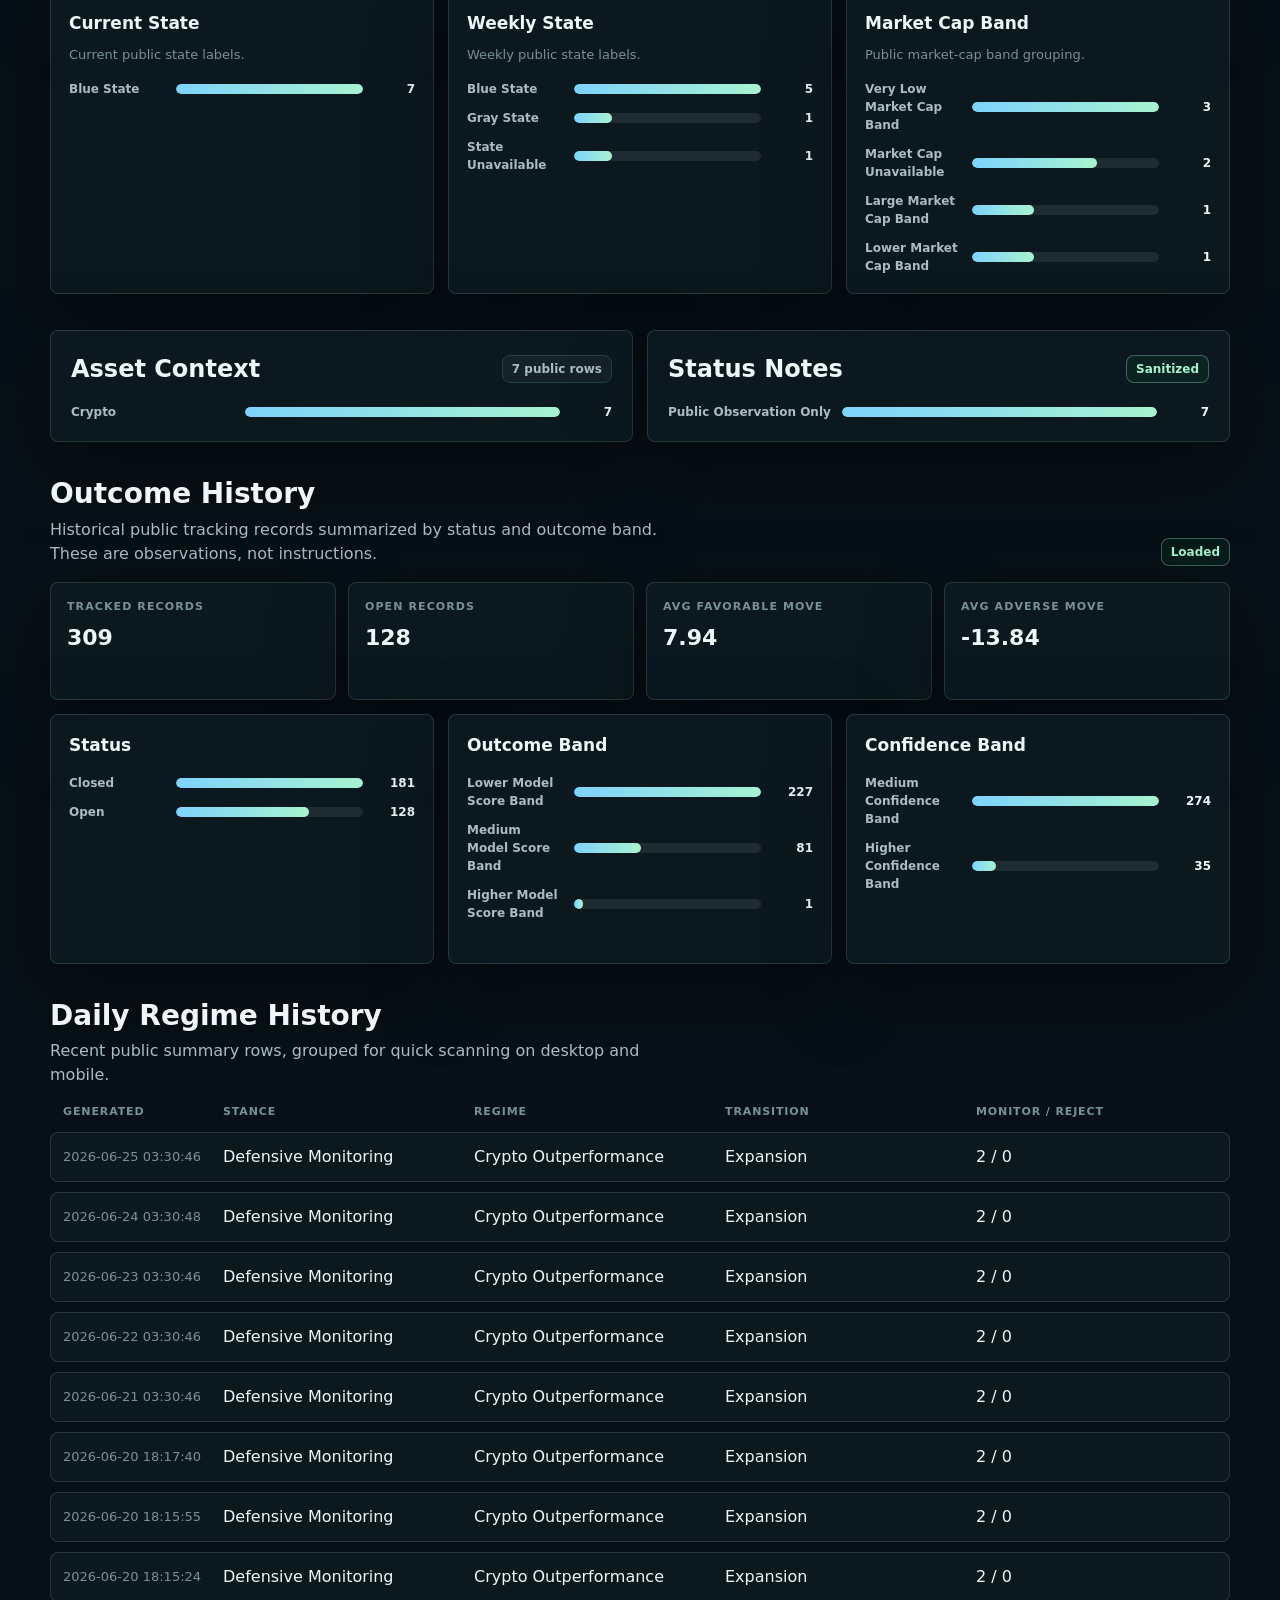
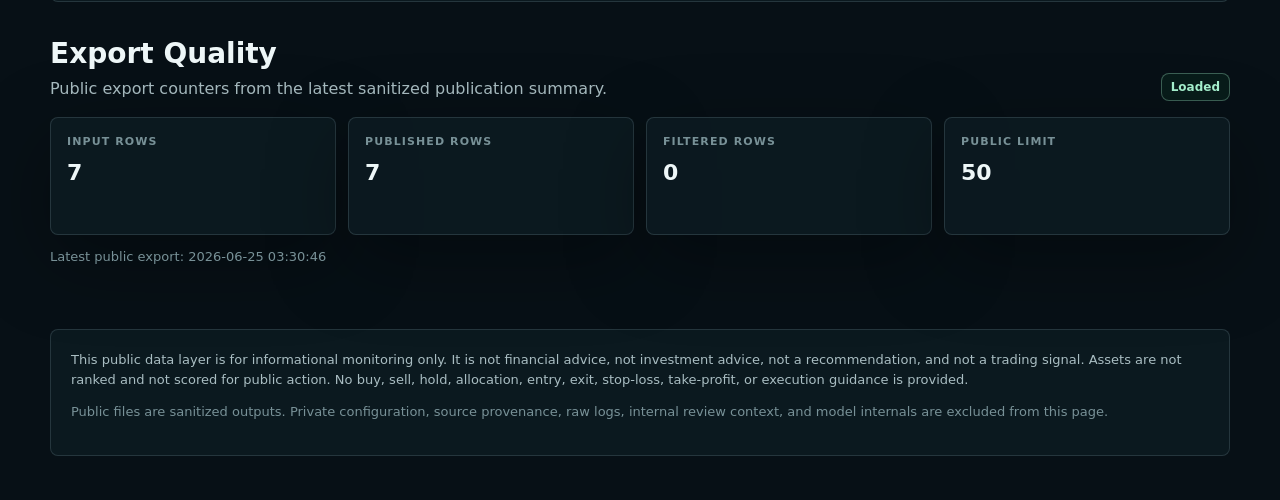
==== commit 9aa754e1: "Update public dashboard outputs - 2026-06-25 21:16:58 UTC" ====
--- a/index.html
+++ b/index.html
@@ -556,7 +556,7 @@
         <a href="#cockpit">Cockpit</a>
         <a href="#observations">Observations</a>
         <a href="#history">History</a>
-        <a href="dashboard.html">Classic Dashboard</a>
+        <a href="dashboard.html">Snapshot Dashboard</a>
         <a href="data_dictionary.html">Data Dictionary</a>
         <a href="limitations.html">Limitations</a>
       </div>
@@ -567,15 +567,15 @@
     <section class="hero" aria-labelledby="hero-title">
       <div class="hero-copy">
         <p class="eyebrow">Public research cockpit</p>
-        <h1 id="hero-title">Market monitoring context, refreshed from the public data layer.</h1>
+        <h1 id="hero-title">Research context from the live public layer.</h1>
         <p class="lede">
-          A sanitized public view of Adaptive Trend Intelligence. The cockpit focuses on freshness,
-          governance state, category-level observations, and outcome history while keeping private
-          research internals out of the public surface.
+          A sanitized view of Adaptive Trend Intelligence for public monitoring. The cockpit keeps
+          freshness, safety flags, category-level observations, and outcome history easy to scan
+          while private research internals stay outside the public surface.
         </p>
         <div class="hero-actions">
           <a class="button primary" href="#observations">View Observations</a>
-          <a class="button" href="dashboard.html">Open Classic Snapshot</a>
+          <a class="button" href="dashboard.html">Open Snapshot Dashboard</a>
           <a class="button" href="limitations.html">Read Limitations</a>
         </div>
       </div>
@@ -586,8 +586,8 @@
           <span id="manifest-load-state" class="badge warn">Loading</span>
         </div>
         <div class="metric-label">Manifest generated</div>
-        <div id="manifest-generated" class="metric-value">public data unavailable</div>
-        <p id="manifest-summary" class="muted">Loading public manifest...</p>
+        <div id="manifest-generated" class="metric-value">Waiting for public data</div>
+        <p id="manifest-summary" class="muted">Checking public manifest...</p>
         <div id="safety-warning" class="notice warning">
           Safety gate warning: public manifest values are outside the expected research-only state.
         </div>
@@ -597,23 +597,23 @@
     <section class="rail" aria-label="Safety and freshness rail">
       <div class="metric">
         <div class="metric-label">Mode</div>
-        <div id="mode-value" class="metric-value">public data unavailable</div>
+        <div id="mode-value" class="metric-value">Waiting for public data</div>
       </div>
       <div class="metric">
         <div class="metric-label">Exposure</div>
-        <div id="exposure-value" class="metric-value">public data unavailable</div>
+        <div id="exposure-value" class="metric-value">Waiting for public data</div>
       </div>
       <div class="metric">
         <div class="metric-label">Financial Advice</div>
-        <div id="advice-value" class="metric-value">public data unavailable</div>
+        <div id="advice-value" class="metric-value">Waiting for public data</div>
       </div>
       <div class="metric">
         <div class="metric-label">Live Trading</div>
-        <div id="trading-value" class="metric-value">public data unavailable</div>
+        <div id="trading-value" class="metric-value">Waiting for public data</div>
       </div>
       <div class="metric">
         <div class="metric-label">Public Exposure Count</div>
-        <div id="public-count-value" class="metric-value">public data unavailable</div>
+        <div id="public-count-value" class="metric-value">Waiting for public data</div>
       </div>
     </section>
 
@@ -621,12 +621,12 @@
       <div class="section-heading">
         <div>
           <h2 id="regime-title">Current Research Context</h2>
-          <p>Latest public daily summary values, presented as monitoring context only.</p>
+          <p>Latest public daily summary values, presented as research context for monitoring.</p>
         </div>
         <span id="daily-load-state" class="badge warn">Loading</span>
       </div>
       <div id="regime-strip" class="regime-strip">
-        <div class="notice">Loading daily research context...</div>
+        <div class="notice">Checking daily research context...</div>
       </div>
     </section>
 
@@ -635,7 +635,7 @@
         <div>
           <h2 id="observations-title">Candidate Observation Mix</h2>
           <p>
-            Band-only public observation display. Candidates are grouped by
+            Band-only public observation display. Public rows are grouped by
             <code>public_watch_tier</code>, <code>signal_strength_band</code>,
             <code>market_cap_band</code>, current state, weekly state, and
             <code>observation_bucket</code>. No numeric scores, ranks, recommendations,
@@ -648,32 +648,32 @@
         <article class="chart-card">
           <h3>Public Watch Tier</h3>
           <p class="small">Distribution by public monitoring tier.</p>
-          <div id="chart-public-watch-tier" class="bar-list">public data unavailable</div>
+          <div id="chart-public-watch-tier" class="bar-list">Waiting for public data</div>
         </article>
         <article class="chart-card">
           <h3>Signal Strength Band</h3>
           <p class="small">Band-only public strength grouping.</p>
-          <div id="chart-signal-strength-band" class="bar-list">public data unavailable</div>
+          <div id="chart-signal-strength-band" class="bar-list">Waiting for public data</div>
         </article>
         <article class="chart-card">
           <h3>Observation Bucket</h3>
           <p class="small">Category-level monitoring bucket.</p>
-          <div id="chart-observation-bucket" class="bar-list">public data unavailable</div>
+          <div id="chart-observation-bucket" class="bar-list">Waiting for public data</div>
         </article>
         <article class="chart-card">
           <h3>Current State</h3>
           <p class="small">Current public state labels.</p>
-          <div id="chart-current-state" class="bar-list">public data unavailable</div>
+          <div id="chart-current-state" class="bar-list">Waiting for public data</div>
         </article>
         <article class="chart-card">
           <h3>Weekly State</h3>
           <p class="small">Weekly public state labels.</p>
-          <div id="chart-weekly-state" class="bar-list">public data unavailable</div>
+          <div id="chart-weekly-state" class="bar-list">Waiting for public data</div>
         </article>
         <article class="chart-card">
           <h3>Market Cap Band</h3>
           <p class="small">Public market-cap band grouping.</p>
-          <div id="chart-market-cap-band" class="bar-list">public data unavailable</div>
+          <div id="chart-market-cap-band" class="bar-list">Waiting for public data</div>
         </article>
       </div>
     </section>
@@ -683,16 +683,16 @@
         <article class="panel">
           <div class="panel-title">
             <h2 id="asset-context-title">Asset Context</h2>
-            <span id="candidate-row-count" class="badge">public data unavailable</span>
+            <span id="candidate-row-count" class="badge">Waiting for public data</span>
           </div>
-          <div id="chart-asset-type" class="bar-list">public data unavailable</div>
+          <div id="chart-asset-type" class="bar-list">Waiting for public data</div>
         </article>
         <article class="panel">
           <div class="panel-title">
             <h2>Status Notes</h2>
             <span class="badge good">Sanitized</span>
           </div>
-          <div id="chart-status-note" class="bar-list">public data unavailable</div>
+          <div id="chart-status-note" class="bar-list">Waiting for public data</div>
         </article>
       </div>
     </section>
@@ -701,40 +701,40 @@
       <div class="section-heading">
         <div>
           <h2 id="outcome-title">Outcome History</h2>
-          <p>Historical public tracking records summarized by status and band. These are observations, not instructions.</p>
+          <p>Historical public tracking records summarized by status and outcome band. These are observations, not instructions.</p>
         </div>
         <span id="outcome-load-state" class="badge warn">Loading</span>
       </div>
       <div class="summary-grid">
         <div class="metric">
           <div class="metric-label">Tracked Records</div>
-          <div id="outcome-total" class="metric-value">public data unavailable</div>
+          <div id="outcome-total" class="metric-value">Waiting for public data</div>
         </div>
         <div class="metric">
           <div class="metric-label">Open Records</div>
-          <div id="outcome-open" class="metric-value">public data unavailable</div>
+          <div id="outcome-open" class="metric-value">Waiting for public data</div>
         </div>
         <div class="metric">
           <div class="metric-label">Avg Favorable Move</div>
-          <div id="outcome-mfe" class="metric-value">public data unavailable</div>
+          <div id="outcome-mfe" class="metric-value">Waiting for public data</div>
         </div>
         <div class="metric">
           <div class="metric-label">Avg Adverse Move</div>
-          <div id="outcome-mae" class="metric-value">public data unavailable</div>
+          <div id="outcome-mae" class="metric-value">Waiting for public data</div>
         </div>
       </div>
       <div class="grid" style="margin-top: 14px;">
         <article class="chart-card">
           <h3>Status</h3>
-          <div id="chart-outcome-status" class="bar-list">public data unavailable</div>
+          <div id="chart-outcome-status" class="bar-list">Waiting for public data</div>
         </article>
         <article class="chart-card">
-          <h3>Score Band</h3>
-          <div id="chart-score-band" class="bar-list">public data unavailable</div>
+          <h3>Outcome Band</h3>
+          <div id="chart-score-band" class="bar-list">Waiting for public data</div>
         </article>
         <article class="chart-card">
           <h3>Confidence Band</h3>
-          <div id="chart-confidence-band" class="bar-list">public data unavailable</div>
+          <div id="chart-confidence-band" class="bar-list">Waiting for public data</div>
         </article>
       </div>
     </section>
@@ -747,7 +747,7 @@
         </div>
       </div>
       <div id="daily-history" class="timeline">
-        <div class="notice">Loading daily regime history...</div>
+        <div class="notice">Checking daily regime history...</div>
       </div>
     </section>
 
@@ -762,22 +762,22 @@
       <div class="summary-grid">
         <div class="metric">
           <div class="metric-label">Input Rows</div>
-          <div id="export-input" class="metric-value">public data unavailable</div>
+          <div id="export-input" class="metric-value">Waiting for public data</div>
         </div>
         <div class="metric">
           <div class="metric-label">Published Rows</div>
-          <div id="export-published" class="metric-value">public data unavailable</div>
+          <div id="export-published" class="metric-value">Waiting for public data</div>
         </div>
         <div class="metric">
           <div class="metric-label">Filtered Rows</div>
-          <div id="export-filtered" class="metric-value">public data unavailable</div>
+          <div id="export-filtered" class="metric-value">Waiting for public data</div>
         </div>
         <div class="metric">
           <div class="metric-label">Public Limit</div>
-          <div id="export-limit" class="metric-value">public data unavailable</div>
-        </div>
-      </div>
-      <p id="export-generated" class="small" style="margin-top: 12px;">public data unavailable</p>
+          <div id="export-limit" class="metric-value">Waiting for public data</div>
+        </div>
+      </div>
+      <p id="export-generated" class="small" style="margin-top: 12px;">Waiting for public data</p>
     </section>
   </main>
 
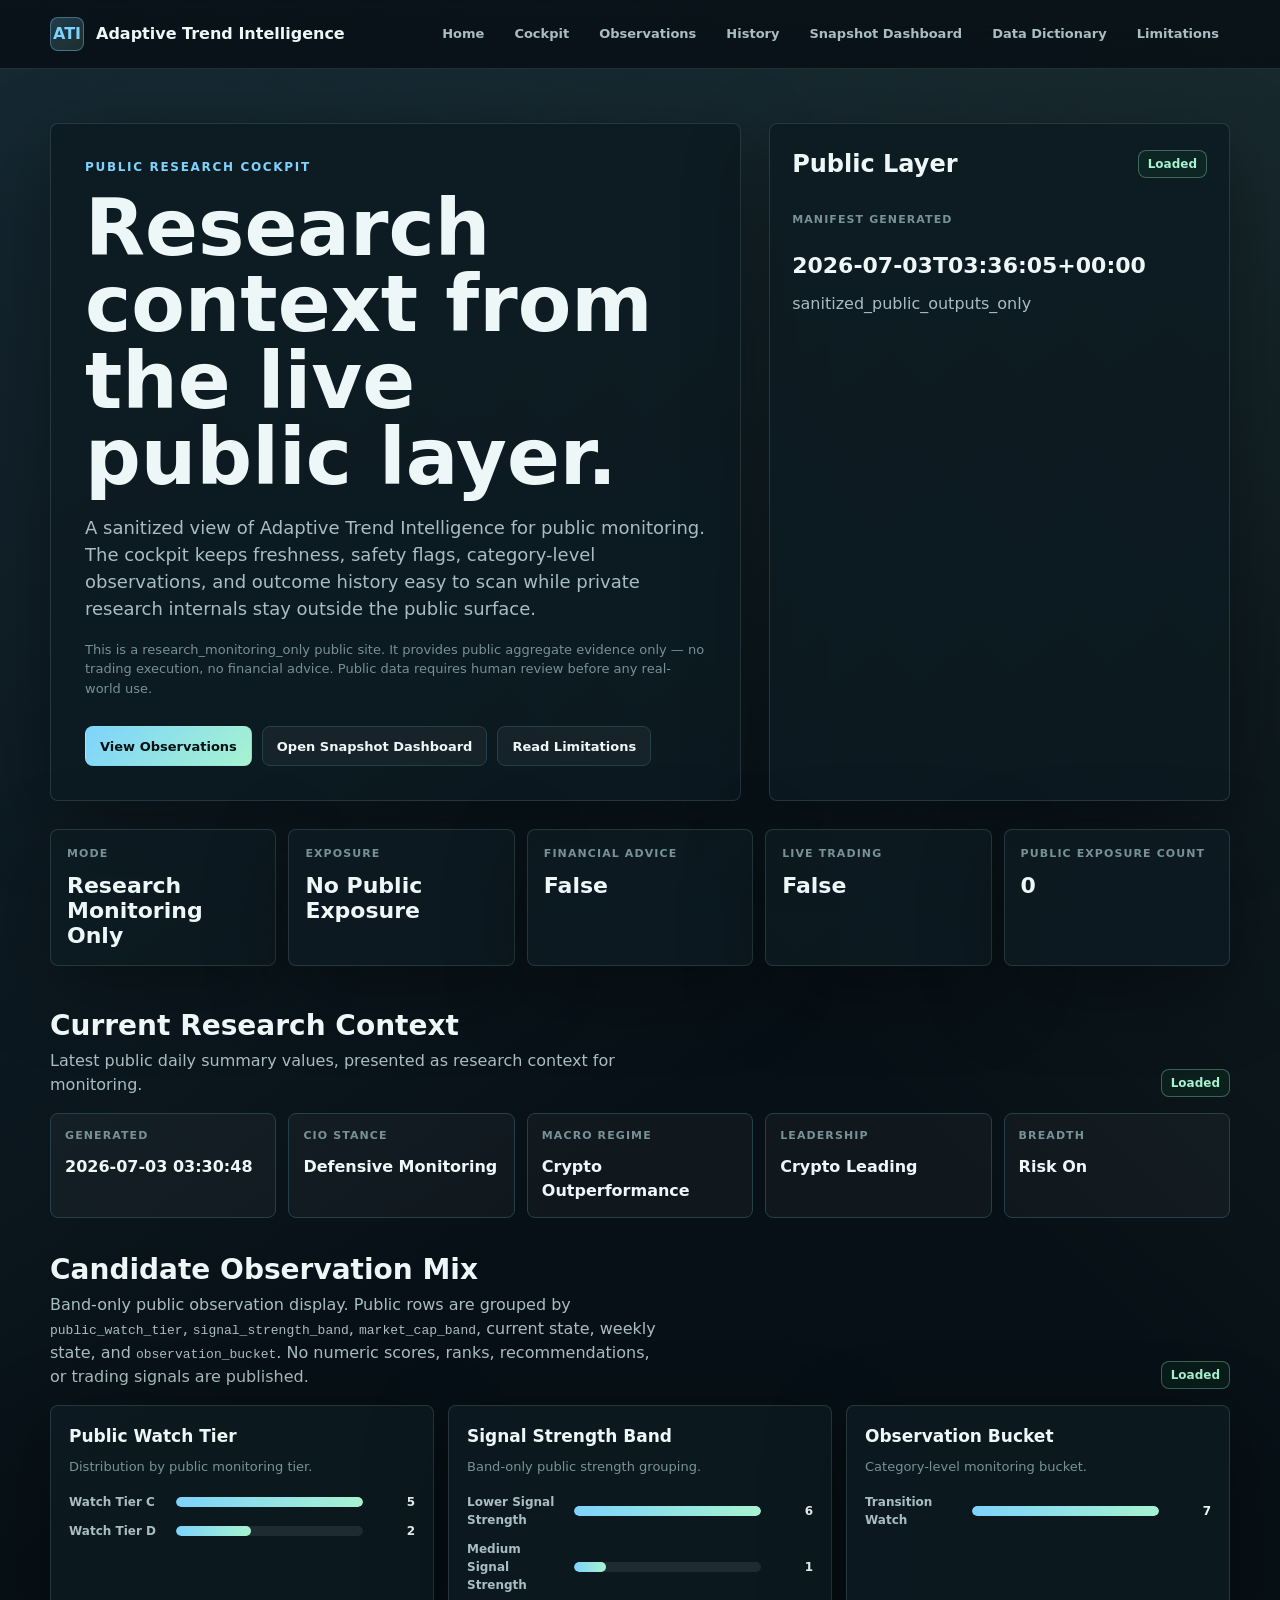
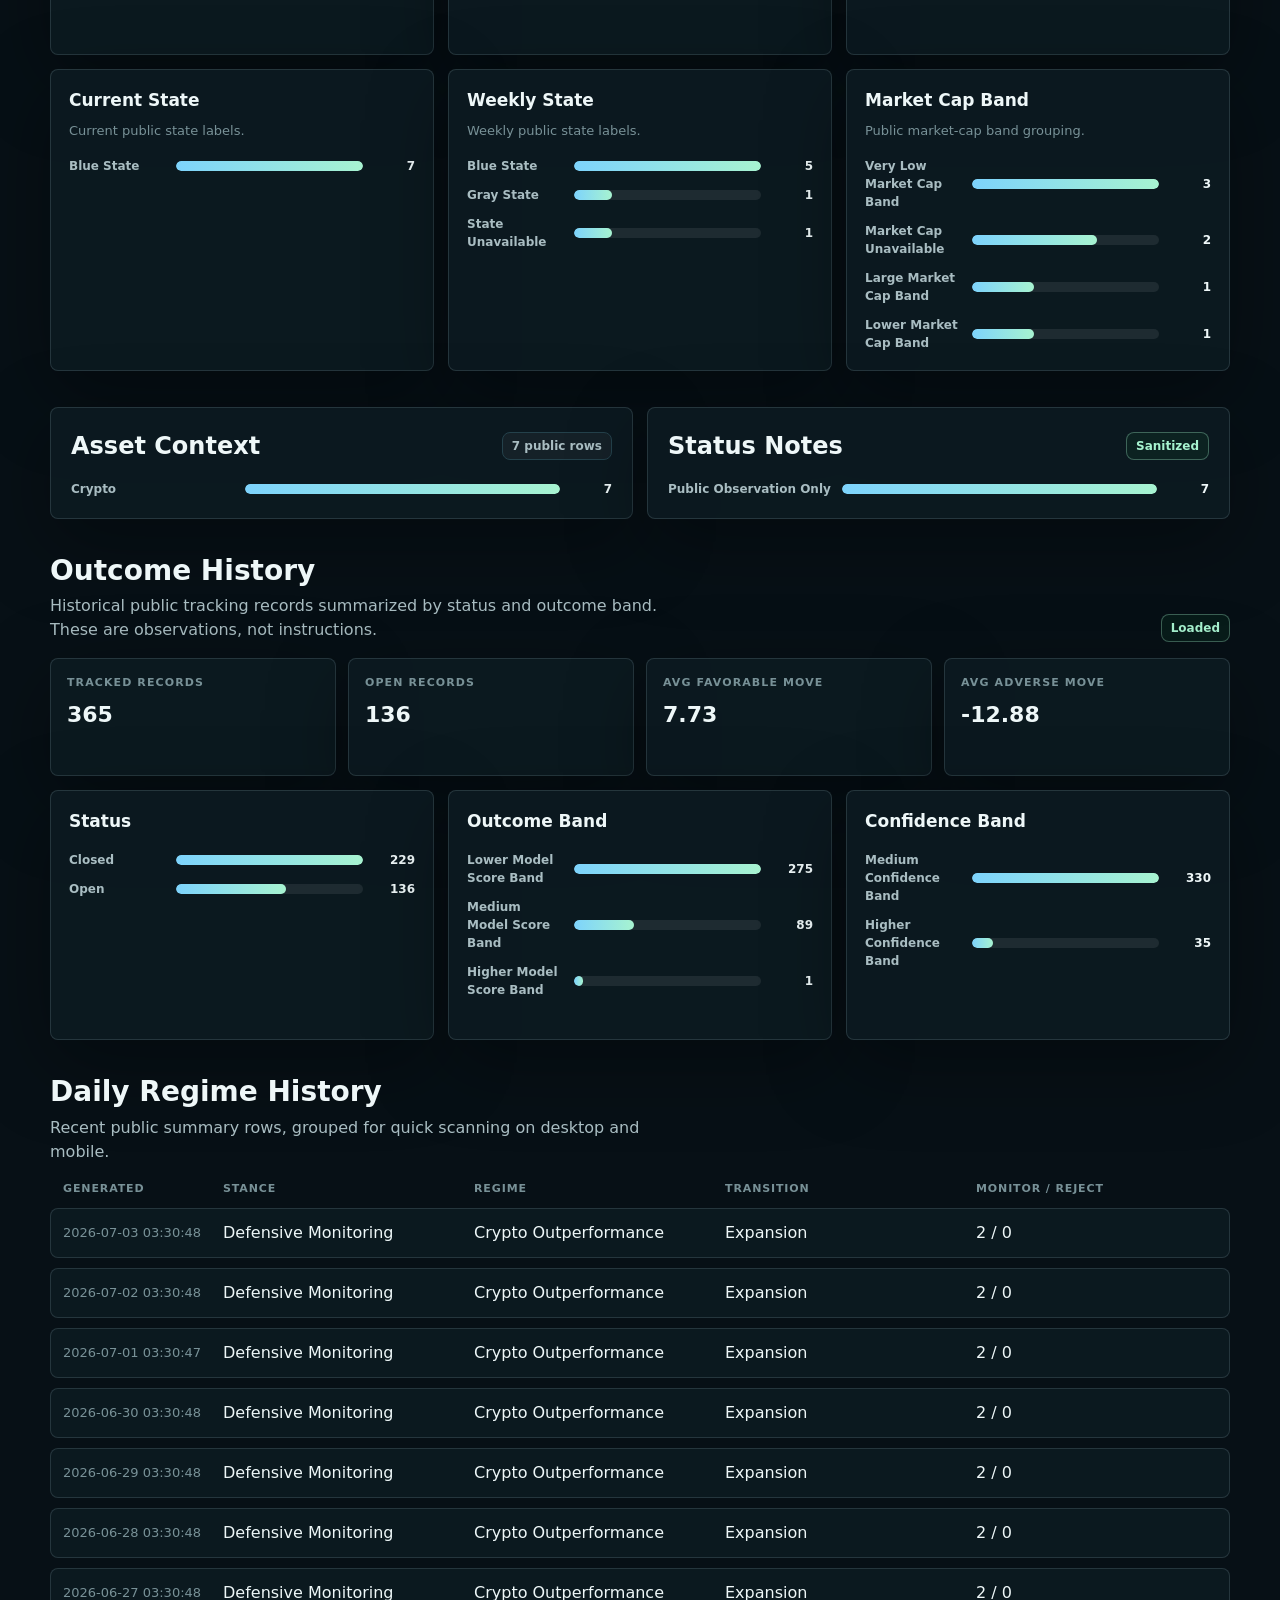
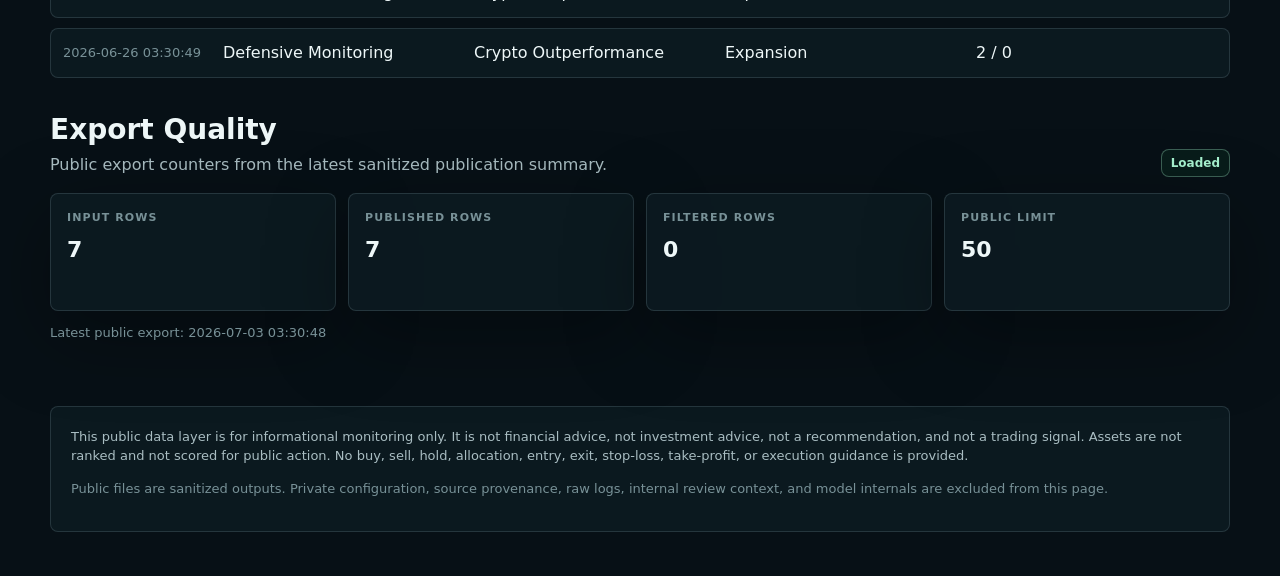
==== commit 209b9206: "Update public dashboard outputs - 2026-07-03 03:37:56 UTC" ====
--- a/index.html
+++ b/index.html
@@ -553,6 +553,7 @@
         <div class="brand-text">Adaptive Trend Intelligence</div>
       </div>
       <div class="nav-links">
+        <a href="index.html" aria-current="page">Home</a>
         <a href="#cockpit">Cockpit</a>
         <a href="#observations">Observations</a>
         <a href="#history">History</a>
@@ -572,6 +573,11 @@
           A sanitized view of Adaptive Trend Intelligence for public monitoring. The cockpit keeps
           freshness, safety flags, category-level observations, and outcome history easy to scan
           while private research internals stay outside the public surface.
+        </p>
+        <p class="small" style="margin-top: 4px;">
+          This is a research_monitoring_only public site. It provides public aggregate evidence only
+          — no trading execution, no financial advice. Public data requires human review before any
+          real-world use.
         </p>
         <div class="hero-actions">
           <a class="button primary" href="#observations">View Observations</a>
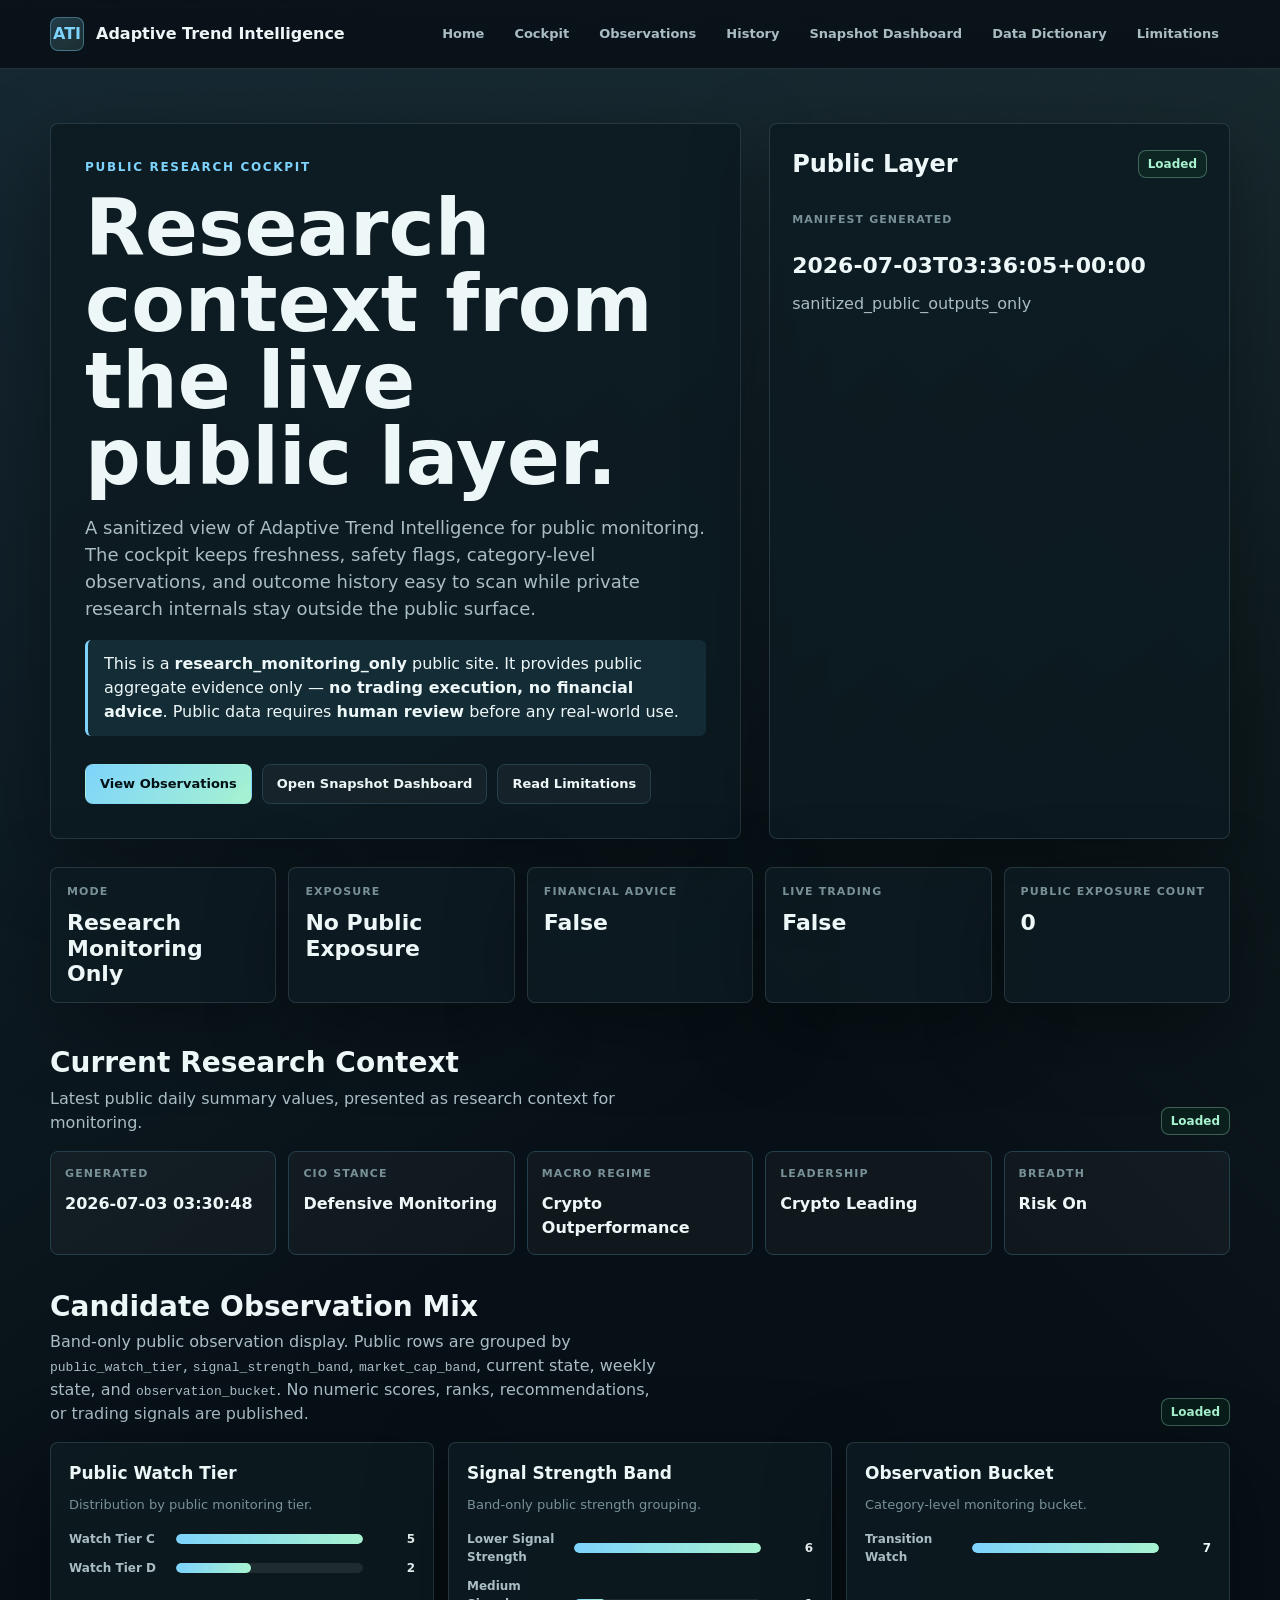
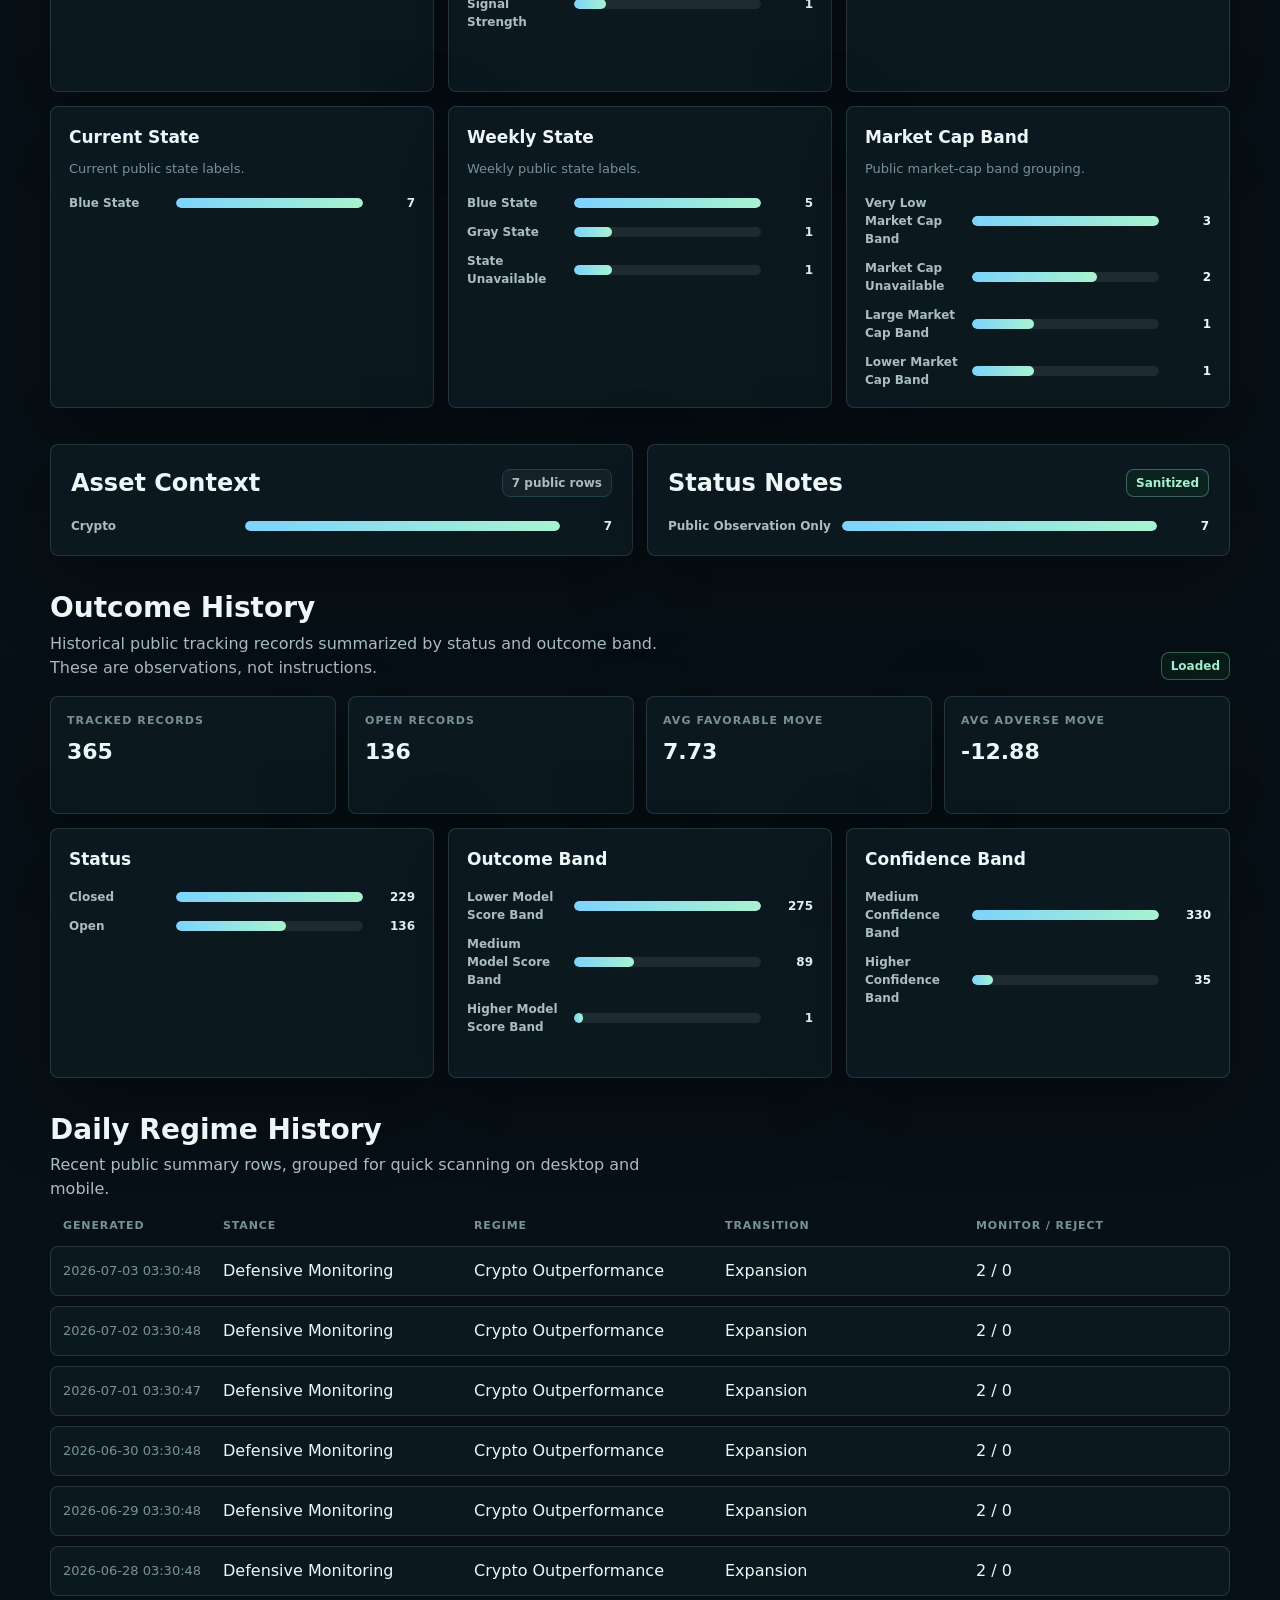
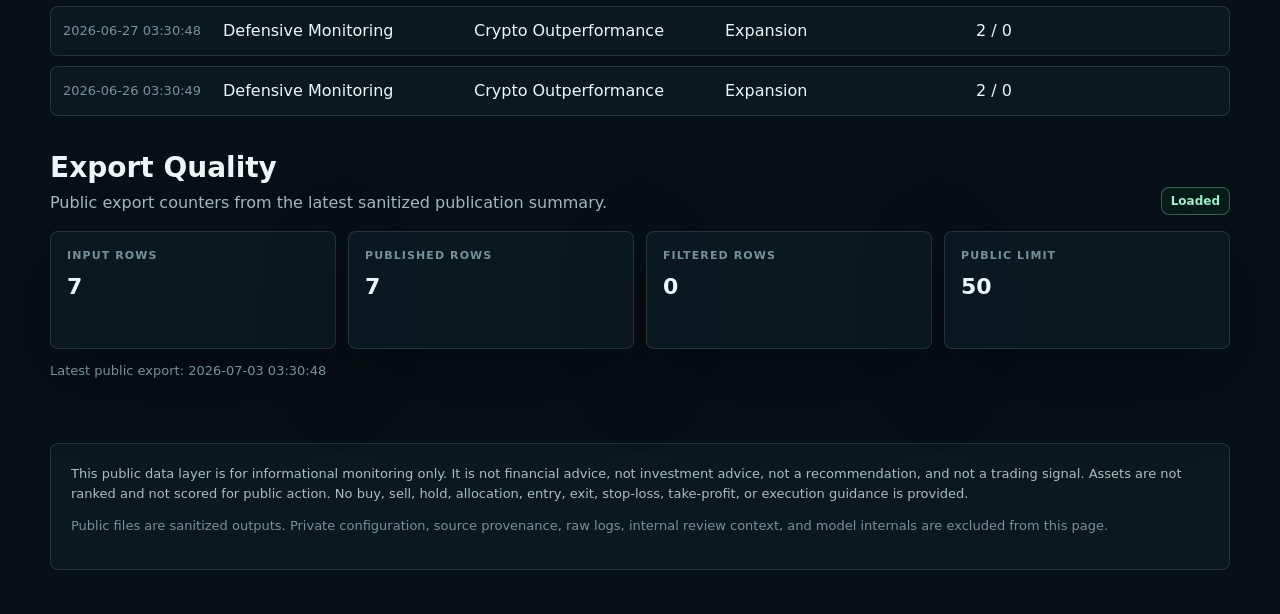
==== commit 5317f10b: "Update public dashboard outputs - 2026-07-03 15:13:04 UTC" ====
--- a/index.html
+++ b/index.html
@@ -234,6 +234,23 @@
       font-size: 13px;
     }
 
+    .orientation-note {
+      max-width: 720px;
+      margin-top: 16px;
+      padding: 12px 16px;
+      border-left: 3px solid var(--accent);
+      border-radius: 6px;
+      background: var(--panel-soft);
+      color: var(--text);
+      font-size: 16px;
+      line-height: 1.5;
+    }
+
+    .orientation-note strong {
+      color: var(--text);
+      font-weight: 800;
+    }
+
     .badge {
       display: inline-flex;
       align-items: center;
@@ -574,9 +591,9 @@
           freshness, safety flags, category-level observations, and outcome history easy to scan
           while private research internals stay outside the public surface.
         </p>
-        <p class="small" style="margin-top: 4px;">
-          This is a research_monitoring_only public site. It provides public aggregate evidence only
-          — no trading execution, no financial advice. Public data requires human review before any
+        <p class="orientation-note">
+          This is a <strong>research_monitoring_only</strong> public site. It provides public aggregate evidence only
+          — <strong>no trading execution, no financial advice</strong>. Public data requires <strong>human review</strong> before any
           real-world use.
         </p>
         <div class="hero-actions">
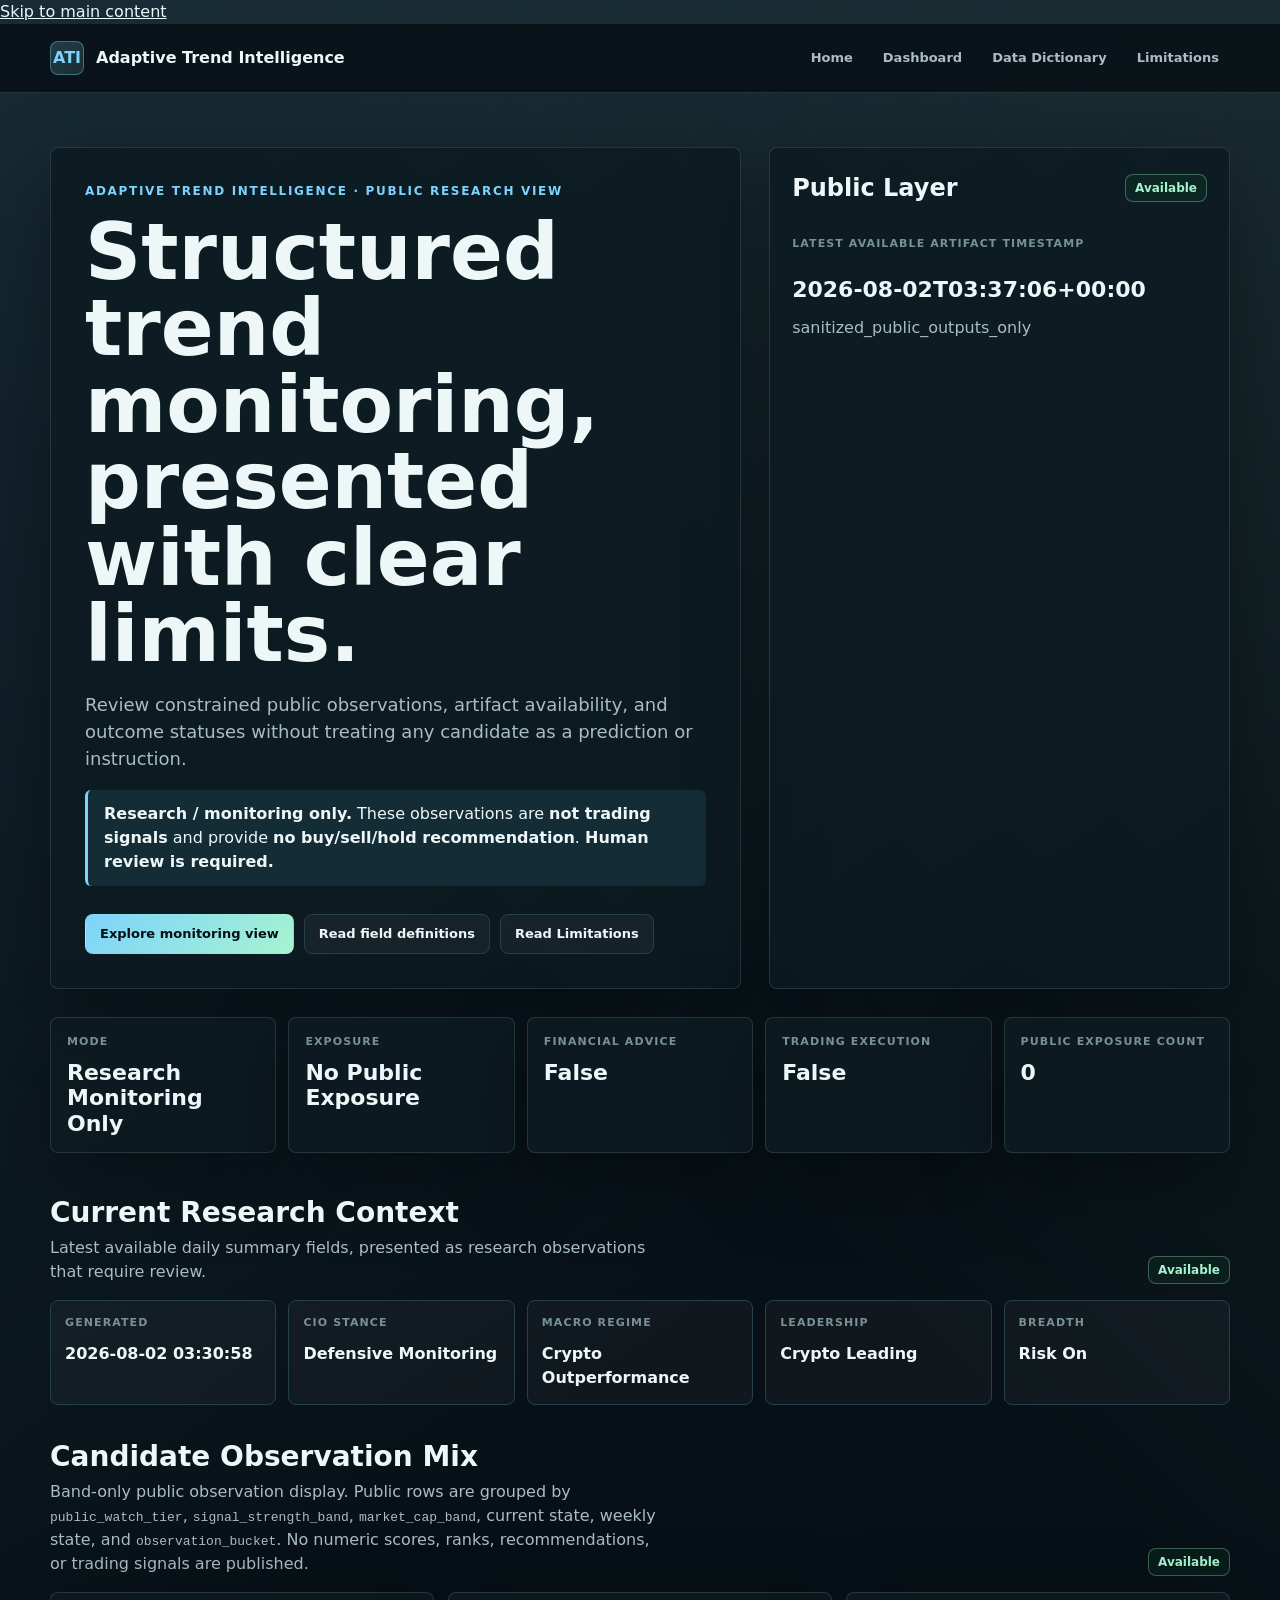
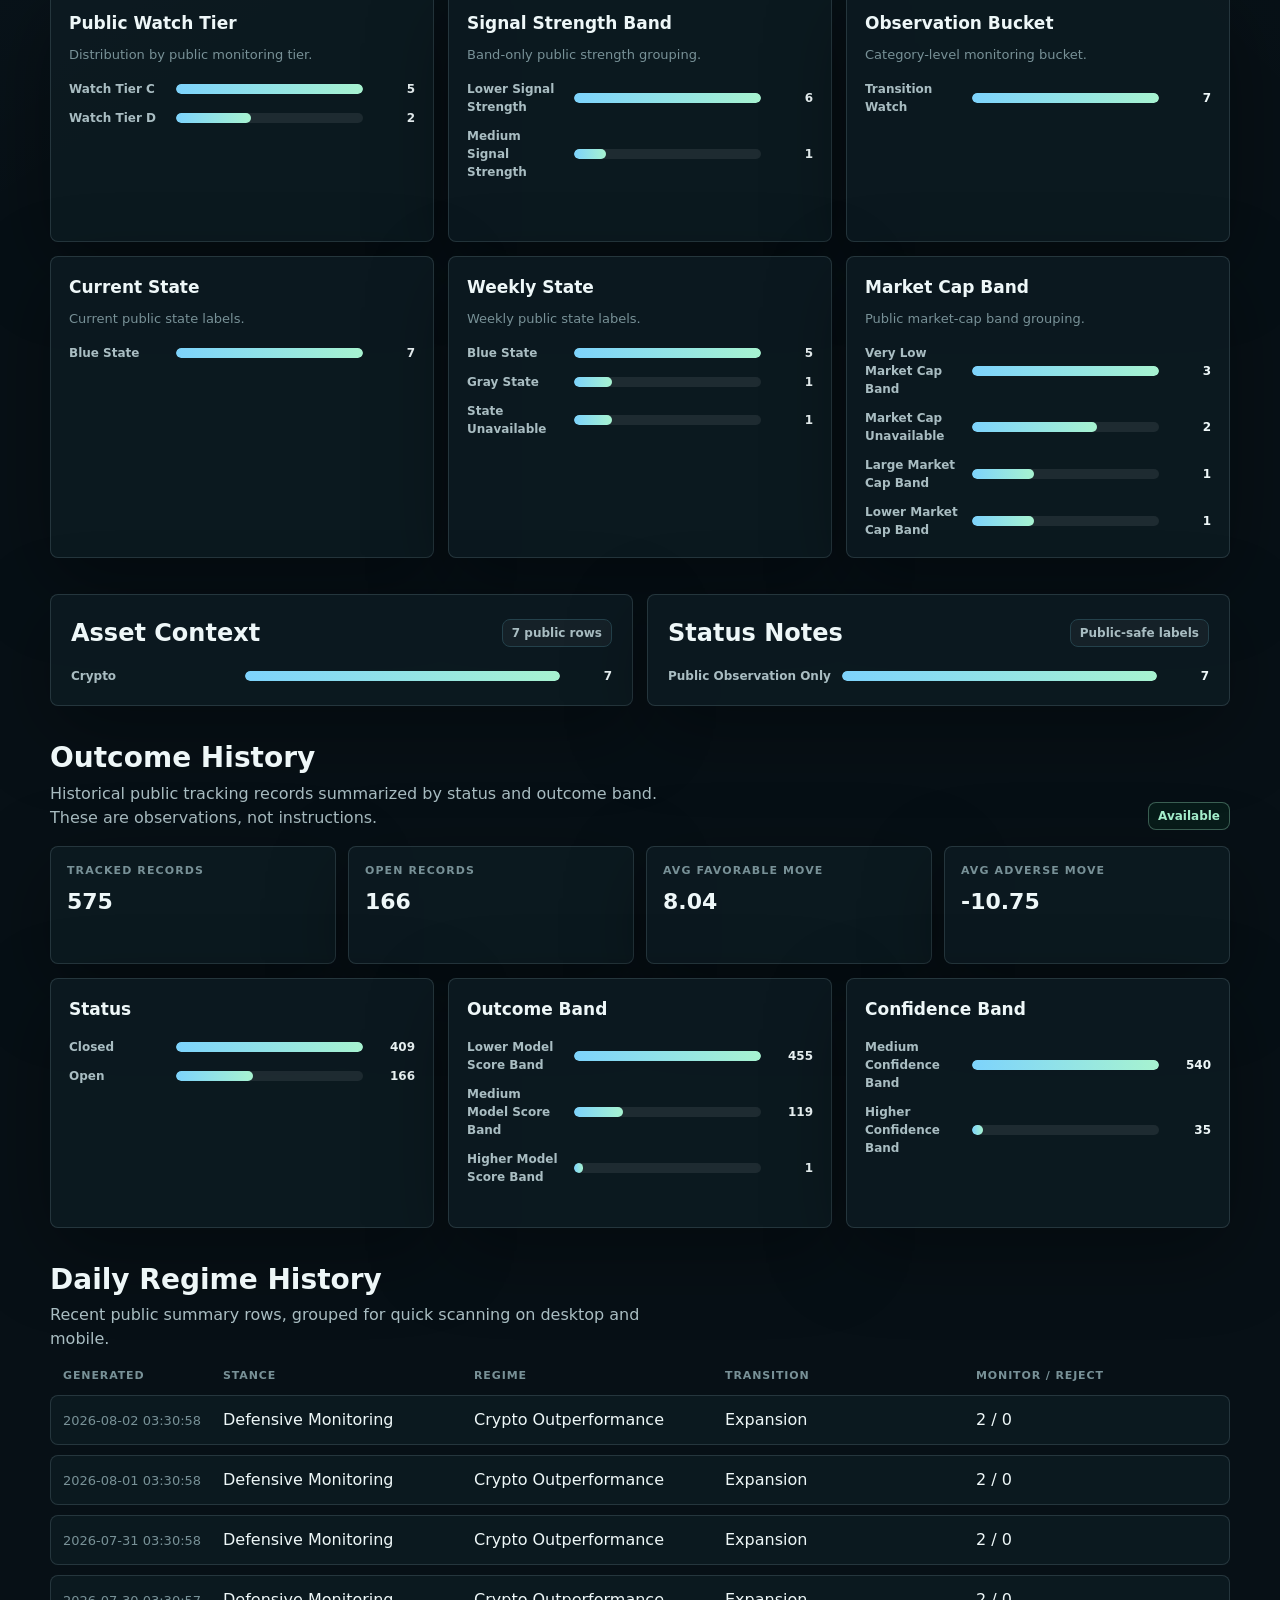
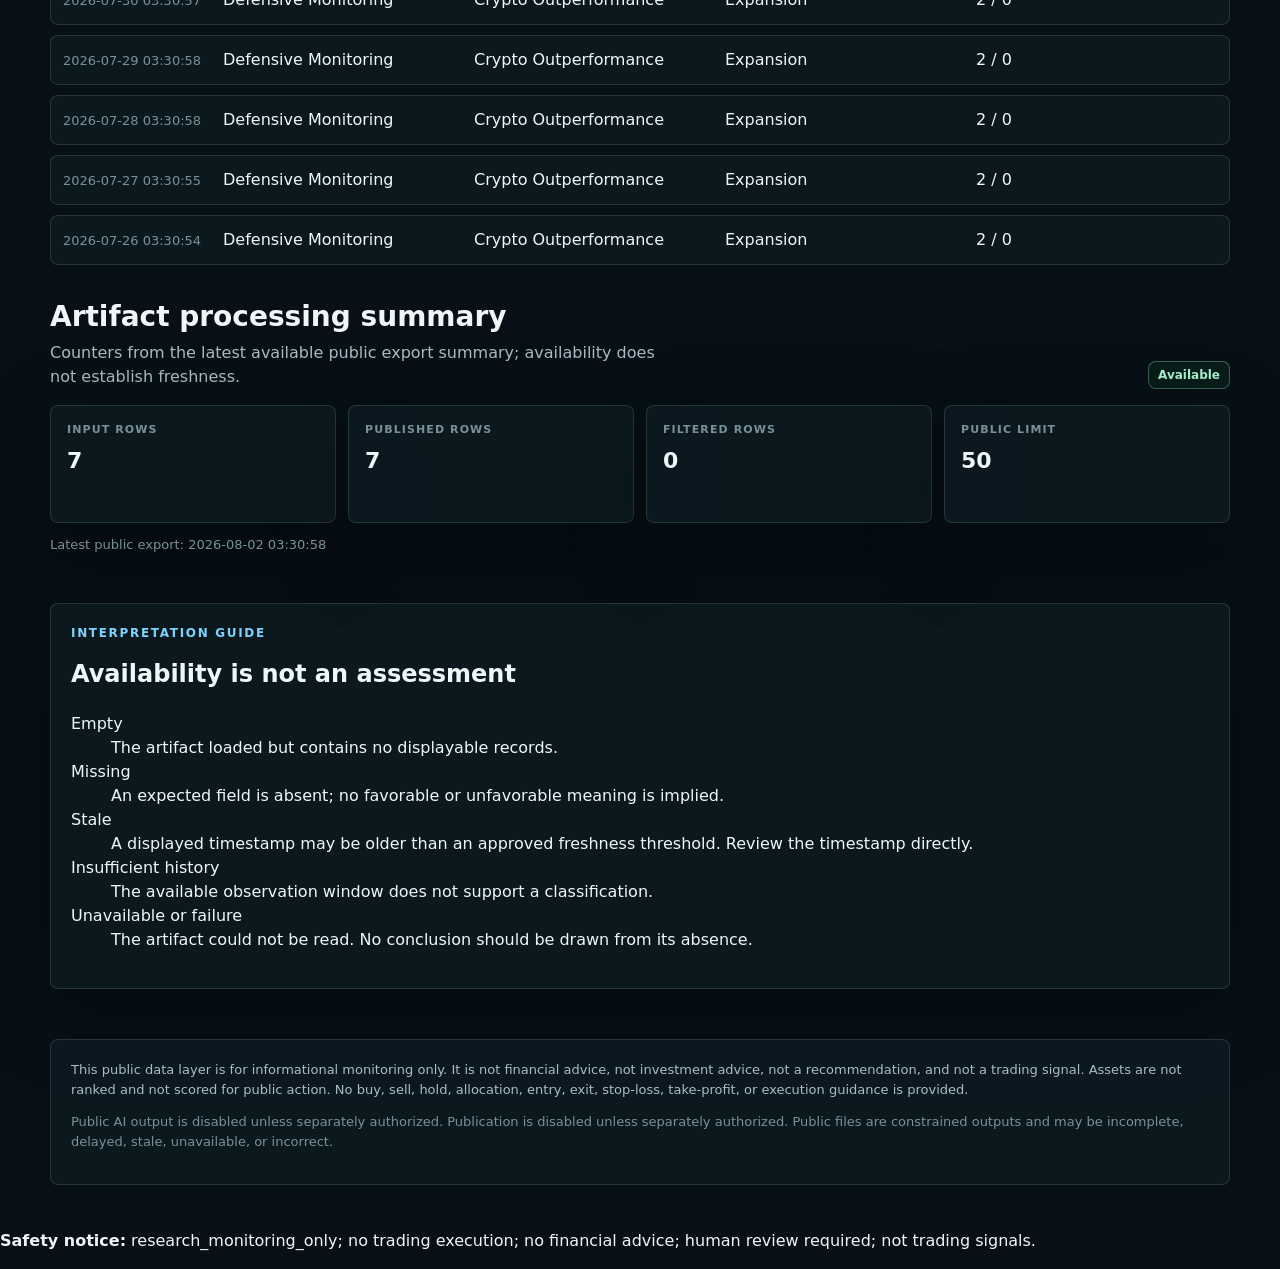
==== commit 6fd14c2e: "Update public dashboard outputs - 2026-08-02 03:39:19 UTC" ====
--- a/index.html
+++ b/index.html
@@ -561,8 +561,44 @@
       }
     }
   </style>
+  <link rel="stylesheet" href="styles.css">
+  <style>
+    main.shell,
+    .hero,
+    .hero > *,
+    .rail,
+    .regime-strip,
+    .grid,
+    .grid > *,
+    .summary-grid,
+    .timeline,
+    .timeline-row,
+    .panel,
+    .chart-card {
+      min-width: 0;
+      max-width: 100%;
+    }
+
+    @media (max-width: 640px) {
+      .shell {
+        width: calc(100% - 1.25rem);
+      }
+
+      .brand-text,
+      .metric-label,
+      .metric-value {
+        overflow-wrap: anywhere;
+      }
+
+      h1 {
+        font-size: clamp(2.25rem, 12vw, 4.4rem);
+        overflow-wrap: normal;
+      }
+    }
+  </style>
 </head>
 <body>
+  <a class="skip-link" href="#main-content">Skip to main content</a>
   <header class="topbar">
     <nav class="shell nav" aria-label="Primary navigation">
       <div class="brand">
@@ -571,34 +607,29 @@
       </div>
       <div class="nav-links">
         <a href="index.html" aria-current="page">Home</a>
-        <a href="#cockpit">Cockpit</a>
-        <a href="#observations">Observations</a>
-        <a href="#history">History</a>
-        <a href="dashboard.html">Snapshot Dashboard</a>
+        <a href="dashboard.html">Dashboard</a>
         <a href="data_dictionary.html">Data Dictionary</a>
         <a href="limitations.html">Limitations</a>
       </div>
     </nav>
   </header>
 
-  <main id="cockpit" class="shell">
+  <main id="main-content" class="shell">
     <section class="hero" aria-labelledby="hero-title">
       <div class="hero-copy">
-        <p class="eyebrow">Public research cockpit</p>
-        <h1 id="hero-title">Research context from the live public layer.</h1>
+        <p class="eyebrow">Adaptive Trend Intelligence · Public research view</p>
+        <h1 id="hero-title">Structured trend monitoring, presented with clear limits.</h1>
         <p class="lede">
-          A sanitized view of Adaptive Trend Intelligence for public monitoring. The cockpit keeps
-          freshness, safety flags, category-level observations, and outcome history easy to scan
-          while private research internals stay outside the public surface.
+          Review constrained public observations, artifact availability, and outcome statuses
+          without treating any candidate as a prediction or instruction.
         </p>
         <p class="orientation-note">
-          This is a <strong>research_monitoring_only</strong> public site. It provides public aggregate evidence only
-          — <strong>no trading execution, no financial advice</strong>. Public data requires <strong>human review</strong> before any
-          real-world use.
+          <strong>Research / monitoring only.</strong> These observations are <strong>not trading signals</strong>
+          and provide <strong>no buy/sell/hold recommendation</strong>. <strong>Human review is required.</strong>
         </p>
         <div class="hero-actions">
-          <a class="button primary" href="#observations">View Observations</a>
-          <a class="button" href="dashboard.html">Open Snapshot Dashboard</a>
+          <a class="button primary" href="dashboard.html">Explore monitoring view</a>
+          <a class="button" href="data_dictionary.html">Read field definitions</a>
           <a class="button" href="limitations.html">Read Limitations</a>
         </div>
       </div>
@@ -606,11 +637,11 @@
       <aside class="hero-panel" aria-label="Public data status">
         <div class="panel-title">
           <h2>Public Layer</h2>
-          <span id="manifest-load-state" class="badge warn">Loading</span>
-        </div>
-        <div class="metric-label">Manifest generated</div>
-        <div id="manifest-generated" class="metric-value">Waiting for public data</div>
-        <p id="manifest-summary" class="muted">Checking public manifest...</p>
+          <span id="manifest-load-state" class="badge warn" role="status" aria-live="polite">Checking</span>
+        </div>
+        <div class="metric-label">Latest available artifact timestamp</div>
+        <div id="manifest-generated" class="metric-value">Availability not yet confirmed</div>
+        <p id="manifest-summary" class="muted">Checking the approved public manifest.</p>
         <div id="safety-warning" class="notice warning">
           Safety gate warning: public manifest values are outside the expected research-only state.
         </div>
@@ -631,7 +662,7 @@
         <div id="advice-value" class="metric-value">Waiting for public data</div>
       </div>
       <div class="metric">
-        <div class="metric-label">Live Trading</div>
+        <div class="metric-label">Trading execution</div>
         <div id="trading-value" class="metric-value">Waiting for public data</div>
       </div>
       <div class="metric">
@@ -644,9 +675,9 @@
       <div class="section-heading">
         <div>
           <h2 id="regime-title">Current Research Context</h2>
-          <p>Latest public daily summary values, presented as research context for monitoring.</p>
-        </div>
-        <span id="daily-load-state" class="badge warn">Loading</span>
+          <p>Latest available daily summary fields, presented as research observations that require review.</p>
+        </div>
+        <span id="daily-load-state" class="badge warn" role="status" aria-live="polite">Checking</span>
       </div>
       <div id="regime-strip" class="regime-strip">
         <div class="notice">Checking daily research context...</div>
@@ -665,7 +696,7 @@
             or trading signals are published.
           </p>
         </div>
-        <span id="candidate-load-state" class="badge warn">Loading</span>
+        <span id="candidate-load-state" class="badge warn" role="status" aria-live="polite">Checking</span>
       </div>
       <div class="grid">
         <article class="chart-card">
@@ -713,7 +744,7 @@
         <article class="panel">
           <div class="panel-title">
             <h2>Status Notes</h2>
-            <span class="badge good">Sanitized</span>
+            <span class="badge">Public-safe labels</span>
           </div>
           <div id="chart-status-note" class="bar-list">Waiting for public data</div>
         </article>
@@ -726,7 +757,7 @@
           <h2 id="outcome-title">Outcome History</h2>
           <p>Historical public tracking records summarized by status and outcome band. These are observations, not instructions.</p>
         </div>
-        <span id="outcome-load-state" class="badge warn">Loading</span>
+        <span id="outcome-load-state" class="badge warn" role="status" aria-live="polite">Checking</span>
       </div>
       <div class="summary-grid">
         <div class="metric">
@@ -777,10 +808,10 @@
     <section class="section" aria-labelledby="export-title">
       <div class="section-heading">
         <div>
-          <h2 id="export-title">Export Quality</h2>
-          <p>Public export counters from the latest sanitized publication summary.</p>
-        </div>
-        <span id="export-load-state" class="badge warn">Loading</span>
+          <h2 id="export-title">Artifact processing summary</h2>
+          <p>Counters from the latest available public export summary; availability does not establish freshness.</p>
+        </div>
+        <span id="export-load-state" class="badge warn" role="status" aria-live="polite">Checking</span>
       </div>
       <div class="summary-grid">
         <div class="metric">
@@ -802,25 +833,37 @@
       </div>
       <p id="export-generated" class="small" style="margin-top: 12px;">Waiting for public data</p>
     </section>
+    <section class="section" aria-labelledby="state-guide-title">
+      <div class="panel state-guide">
+        <p class="eyebrow">Interpretation guide</p>
+        <h2 id="state-guide-title">Availability is not an assessment</h2>
+        <dl class="state-list">
+          <div><dt>Empty</dt><dd>The artifact loaded but contains no displayable records.</dd></div>
+          <div><dt>Missing</dt><dd>An expected field is absent; no favorable or unfavorable meaning is implied.</dd></div>
+          <div><dt>Stale</dt><dd>A displayed timestamp may be older than an approved freshness threshold. Review the timestamp directly.</dd></div>
+          <div><dt>Insufficient history</dt><dd>The available observation window does not support a classification.</dd></div>
+          <div><dt>Unavailable or failure</dt><dd>The artifact could not be read. No conclusion should be drawn from its absence.</dd></div>
+        </dl>
+      </div>
+    </section>
   </main>
 
   <footer class="shell footer">
     <div class="panel">
       <p id="footer-disclaimer">
-        This public cockpit is for informational monitoring only. It is not financial advice,
-        not investment advice, not a recommendation, and not a trading signal. Assets are not
-        ranked or scored for public action. No buy, sell, hold, allocation, entry, exit,
-        stop-loss, take-profit, or execution guidance is provided.
+        This public site is for research and monitoring only. It is not financial advice,
+        not trading signals, and provides no buy/sell/hold recommendation. Human review is required.
       </p>
       <p class="small">
-        Public files are sanitized outputs. Private configuration, source provenance, raw logs,
-        internal review context, and model internals are excluded from this page.
+        Public AI output is disabled unless separately authorized. Publication is disabled unless
+        separately authorized. Public files are constrained outputs and may be incomplete, delayed,
+        stale, unavailable, or incorrect.
       </p>
     </div>
   </footer>
 
   <script>
-    const unavailable = "public data unavailable";
+    const unavailable = "Unavailable — no conclusion can be drawn";
 
     function setText(id, value) {
       const el = document.getElementById(id);
@@ -922,7 +965,7 @@
         .slice(0, options.limit || 8);
 
       if (!entries.length) {
-        el.innerHTML = '<div class="notice">public data unavailable</div>';
+        el.innerHTML = '<div class="notice" data-state="empty">Empty — no displayable monitoring items are available.</div>';
         return;
       }
 
@@ -1026,7 +1069,7 @@
     async function renderManifest() {
       try {
         const manifest = await fetchJson("public_manifest.json");
-        setBadge("manifest-load-state", "good", "Loaded");
+        setBadge("manifest-load-state", "good", "Available");
         setText("manifest-generated", manifest.generated_at_utc);
         setText("manifest-summary", manifest.public_scope || "sanitized public outputs only");
         setText("mode-value", formatLabel(manifest.mode));
@@ -1045,7 +1088,7 @@
         const warning = document.getElementById("safety-warning");
         if (warning) warning.classList.toggle("visible", !safe);
       } catch (error) {
-        setBadge("manifest-load-state", "bad", "Unavailable");
+        setBadge("manifest-load-state", "bad", "Unavailable / failure");
         ["manifest-generated", "manifest-summary", "mode-value", "exposure-value", "advice-value", "trading-value", "public-count-value"]
           .forEach(id => setText(id, unavailable));
       }
@@ -1055,14 +1098,14 @@
       try {
         const summary = await fetchJson("public_export_summary.json");
         const candidate = summary.candidate_export || {};
-        setBadge("export-load-state", "good", "Loaded");
+        setBadge("export-load-state", "good", "Available");
         setText("export-input", candidate.input_rows);
         setText("export-published", candidate.published_rows);
         setText("export-filtered", candidate.filtered_rows);
         setText("export-limit", candidate.public_limit);
         setText("export-generated", "Latest public export: " + (summary.generated_at || unavailable));
       } catch (error) {
-        setBadge("export-load-state", "bad", "Unavailable");
+        setBadge("export-load-state", "bad", "Unavailable / failure");
         ["export-input", "export-published", "export-filtered", "export-limit", "export-generated"]
           .forEach(id => setText(id, unavailable));
       }
@@ -1071,8 +1114,8 @@
     async function renderCandidates() {
       try {
         const rows = await fetchCsv("unified_candidates.csv");
-        setBadge("candidate-load-state", "good", "Loaded");
-        setText("candidate-row-count", rows.length + " public rows");
+        setBadge("candidate-load-state", rows.length ? "good" : "warn", rows.length ? "Available" : "Empty");
+        setText("candidate-row-count", rows.length ? rows.length + " public rows" : "Empty — no displayable rows");
         renderBarList("chart-public-watch-tier", countBy(rows, "public_watch_tier"));
         renderBarList("chart-signal-strength-band", countBy(rows.map(row => ({
           signal_strength_band: publicCandidateBand(row)
@@ -1084,7 +1127,7 @@
         renderBarList("chart-asset-type", countBy(rows, "asset_type"));
         renderBarList("chart-status-note", countBy(rows, "status_note"));
       } catch (error) {
-        setBadge("candidate-load-state", "bad", "Unavailable");
+        setBadge("candidate-load-state", "bad", "Unavailable / failure");
         setText("candidate-row-count", unavailable);
         [
           "chart-public-watch-tier",
@@ -1105,7 +1148,7 @@
         const open = rows.filter(row => String(row.status || "").toLowerCase() === "open").length;
         const mfe = average(numericValues(rows, "max_favorable_excursion"));
         const mae = average(numericValues(rows, "max_adverse_excursion"));
-        setBadge("outcome-load-state", "good", "Loaded");
+        setBadge("outcome-load-state", rows.length ? "good" : "warn", rows.length ? "Available" : "Insufficient history");
         setText("outcome-total", rows.length);
         setText("outcome-open", open);
         setText("outcome-mfe", formatNumber(mfe));
@@ -1114,7 +1157,7 @@
         renderBarList("chart-score-band", countBy(rows, "signal_score_band"));
         renderBarList("chart-confidence-band", countBy(rows, "confidence_band"));
       } catch (error) {
-        setBadge("outcome-load-state", "bad", "Unavailable");
+        setBadge("outcome-load-state", "bad", "Unavailable / failure");
         ["outcome-total", "outcome-open", "outcome-mfe", "outcome-mae"].forEach(id => setText(id, unavailable));
         ["chart-outcome-status", "chart-score-band", "chart-confidence-band"].forEach(id => renderBarList(id, {}));
       }
@@ -1124,11 +1167,11 @@
       try {
         const rows = await fetchCsv("daily_ai_summary.csv");
         const latest = rows[rows.length - 1];
-        setBadge("daily-load-state", "good", "Loaded");
+        setBadge("daily-load-state", rows.length ? "good" : "warn", rows.length ? "Available" : "Empty");
         renderRegimeStrip(latest);
         renderDailyHistory(rows);
       } catch (error) {
-        setBadge("daily-load-state", "bad", "Unavailable");
+        setBadge("daily-load-state", "bad", "Unavailable / failure");
         const strip = document.getElementById("regime-strip");
         const history = document.getElementById("daily-history");
         if (strip) strip.innerHTML = '<div class="notice">public data unavailable</div>';
@@ -1146,5 +1189,11 @@
 
     document.addEventListener("DOMContentLoaded", init);
   </script>
+<!-- PUBLIC_STATIC_SITE_SAFETY_NOTICE_BEGIN -->
+<section class="public-safety-disclaimer" aria-label="Research monitoring safety notice">
+  <p><strong>Safety notice:</strong> research_monitoring_only; no trading execution; no financial advice; human review required; not trading signals.</p>
+</section>
+<!-- PUBLIC_STATIC_SITE_SAFETY_NOTICE_END -->
+
 </body>
 </html>
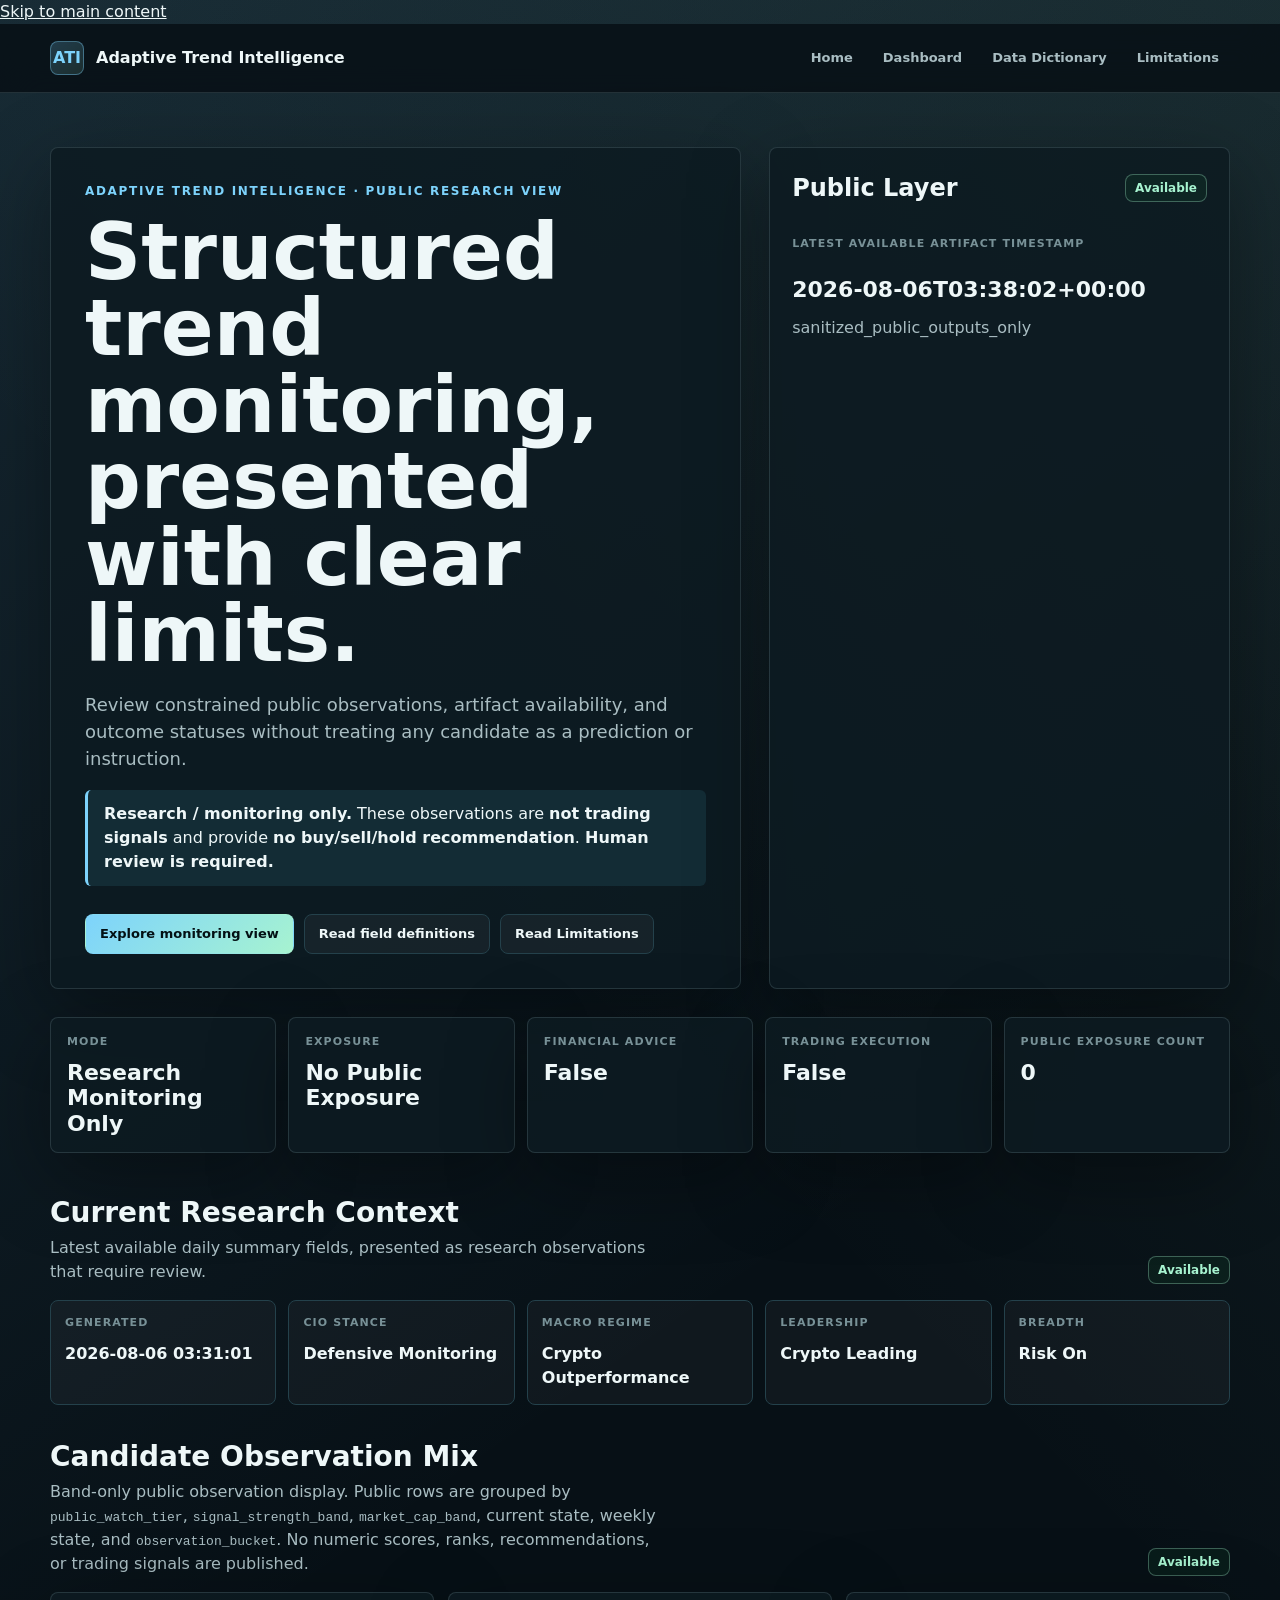
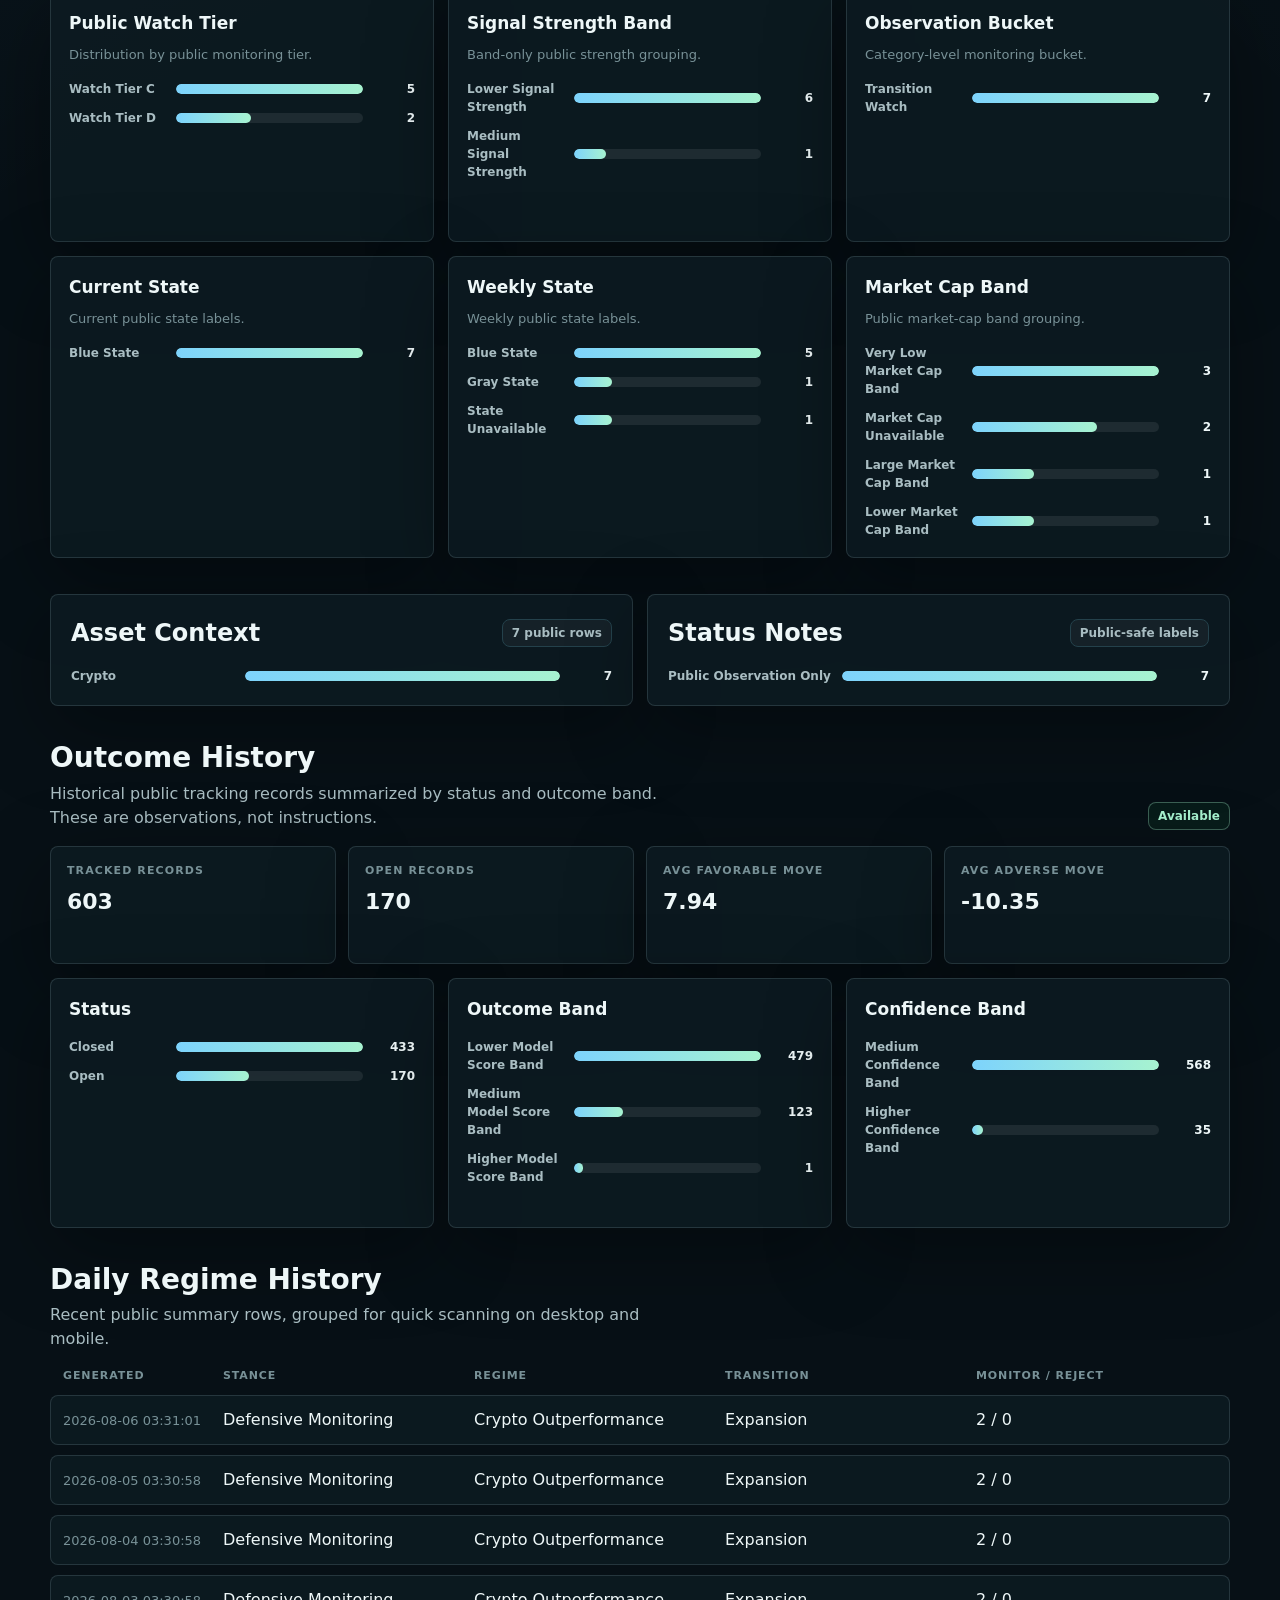
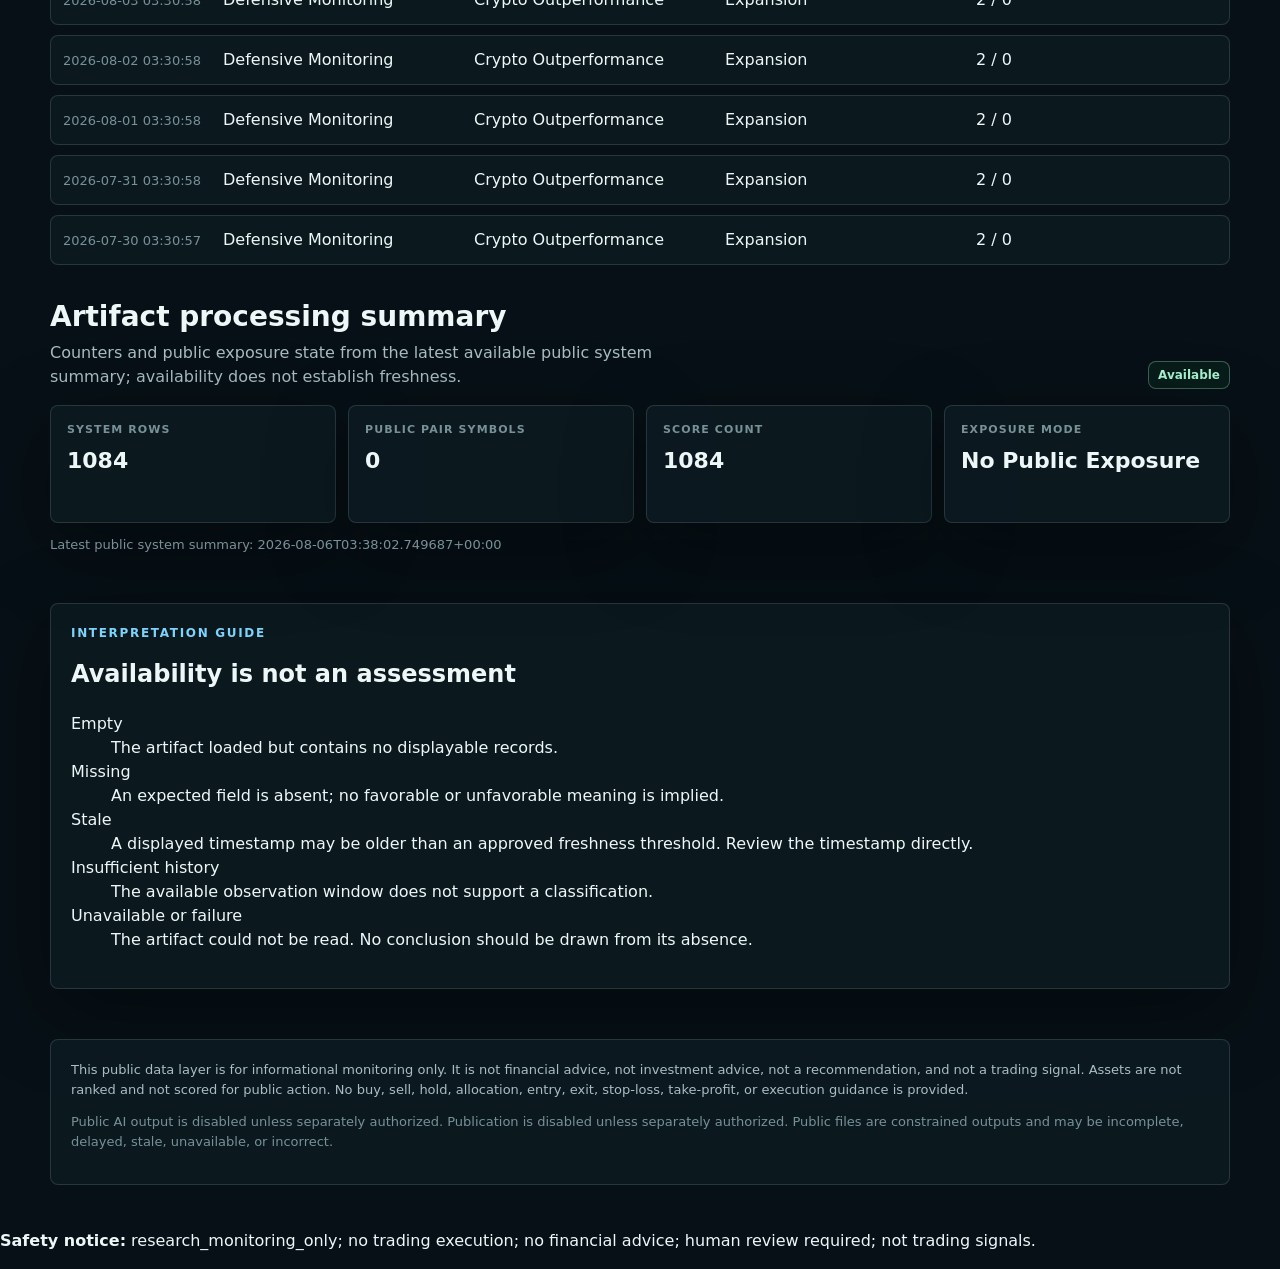
==== commit 59875e7d: "Update public dashboard outputs - 2026-08-06 03:41:11 UTC" ====
--- a/index.html
+++ b/index.html
@@ -809,25 +809,25 @@
       <div class="section-heading">
         <div>
           <h2 id="export-title">Artifact processing summary</h2>
-          <p>Counters from the latest available public export summary; availability does not establish freshness.</p>
+          <p>Counters and public exposure state from the latest available public system summary; availability does not establish freshness.</p>
         </div>
         <span id="export-load-state" class="badge warn" role="status" aria-live="polite">Checking</span>
       </div>
       <div class="summary-grid">
         <div class="metric">
-          <div class="metric-label">Input Rows</div>
+          <div class="metric-label">System Rows</div>
           <div id="export-input" class="metric-value">Waiting for public data</div>
         </div>
         <div class="metric">
-          <div class="metric-label">Published Rows</div>
+          <div class="metric-label">Public Pair Symbols</div>
           <div id="export-published" class="metric-value">Waiting for public data</div>
         </div>
         <div class="metric">
-          <div class="metric-label">Filtered Rows</div>
+          <div class="metric-label">Score Count</div>
           <div id="export-filtered" class="metric-value">Waiting for public data</div>
         </div>
         <div class="metric">
-          <div class="metric-label">Public Limit</div>
+          <div class="metric-label">Exposure Mode</div>
           <div id="export-limit" class="metric-value">Waiting for public data</div>
         </div>
       </div>
@@ -1094,20 +1094,47 @@
       }
     }
 
+    function nonNegativeNumber(value) {
+      return typeof value === "number" && Number.isFinite(value) && value >= 0;
+    }
+
+    function publicSystemSummaryView(summary) {
+      if (!summary || summary.available !== true) return null;
+      if (!nonNegativeNumber(summary.rows) || !nonNegativeNumber(summary.public_pair_symbol_count)) return null;
+
+      const score = summary.score || {};
+      return {
+        rows: summary.rows,
+        publicPairSymbols: summary.public_pair_symbol_count,
+        scoreCount: nonNegativeNumber(score.count) ? score.count : null,
+        exposureMode: summary.exposure_mode ? formatLabel(summary.exposure_mode) : null,
+        generatedAt: summary.generated_at
+      };
+    }
+
+    function setExportSummaryUnavailable(state, badge) {
+      setBadge("export-load-state", state, badge);
+      ["export-input", "export-published", "export-filtered", "export-limit", "export-generated"]
+        .forEach(id => setText(id, unavailable));
+    }
+
     async function renderExportSummary() {
       try {
-        const summary = await fetchJson("public_export_summary.json");
-        const candidate = summary.candidate_export || {};
+        const summary = await fetchJson("public_system_summary.json");
+        const view = publicSystemSummaryView(summary);
+        if (!view) {
+          setExportSummaryUnavailable("warn", "Unavailable");
+          return;
+        }
+
         setBadge("export-load-state", "good", "Available");
-        setText("export-input", candidate.input_rows);
-        setText("export-published", candidate.published_rows);
-        setText("export-filtered", candidate.filtered_rows);
-        setText("export-limit", candidate.public_limit);
-        setText("export-generated", "Latest public export: " + (summary.generated_at || unavailable));
+        setText("export-input", view.rows);
+        setText("export-published", view.publicPairSymbols);
+        setText("export-filtered", view.scoreCount);
+        setText("export-limit", view.exposureMode);
+        setText("export-generated", "Latest public system summary: " + (view.generatedAt || unavailable));
       } catch (error) {
-        setBadge("export-load-state", "bad", "Unavailable / failure");
-        ["export-input", "export-published", "export-filtered", "export-limit", "export-generated"]
-          .forEach(id => setText(id, unavailable));
+        setExportSummaryUnavailable("bad", "Unavailable / failure");
       }
     }
 
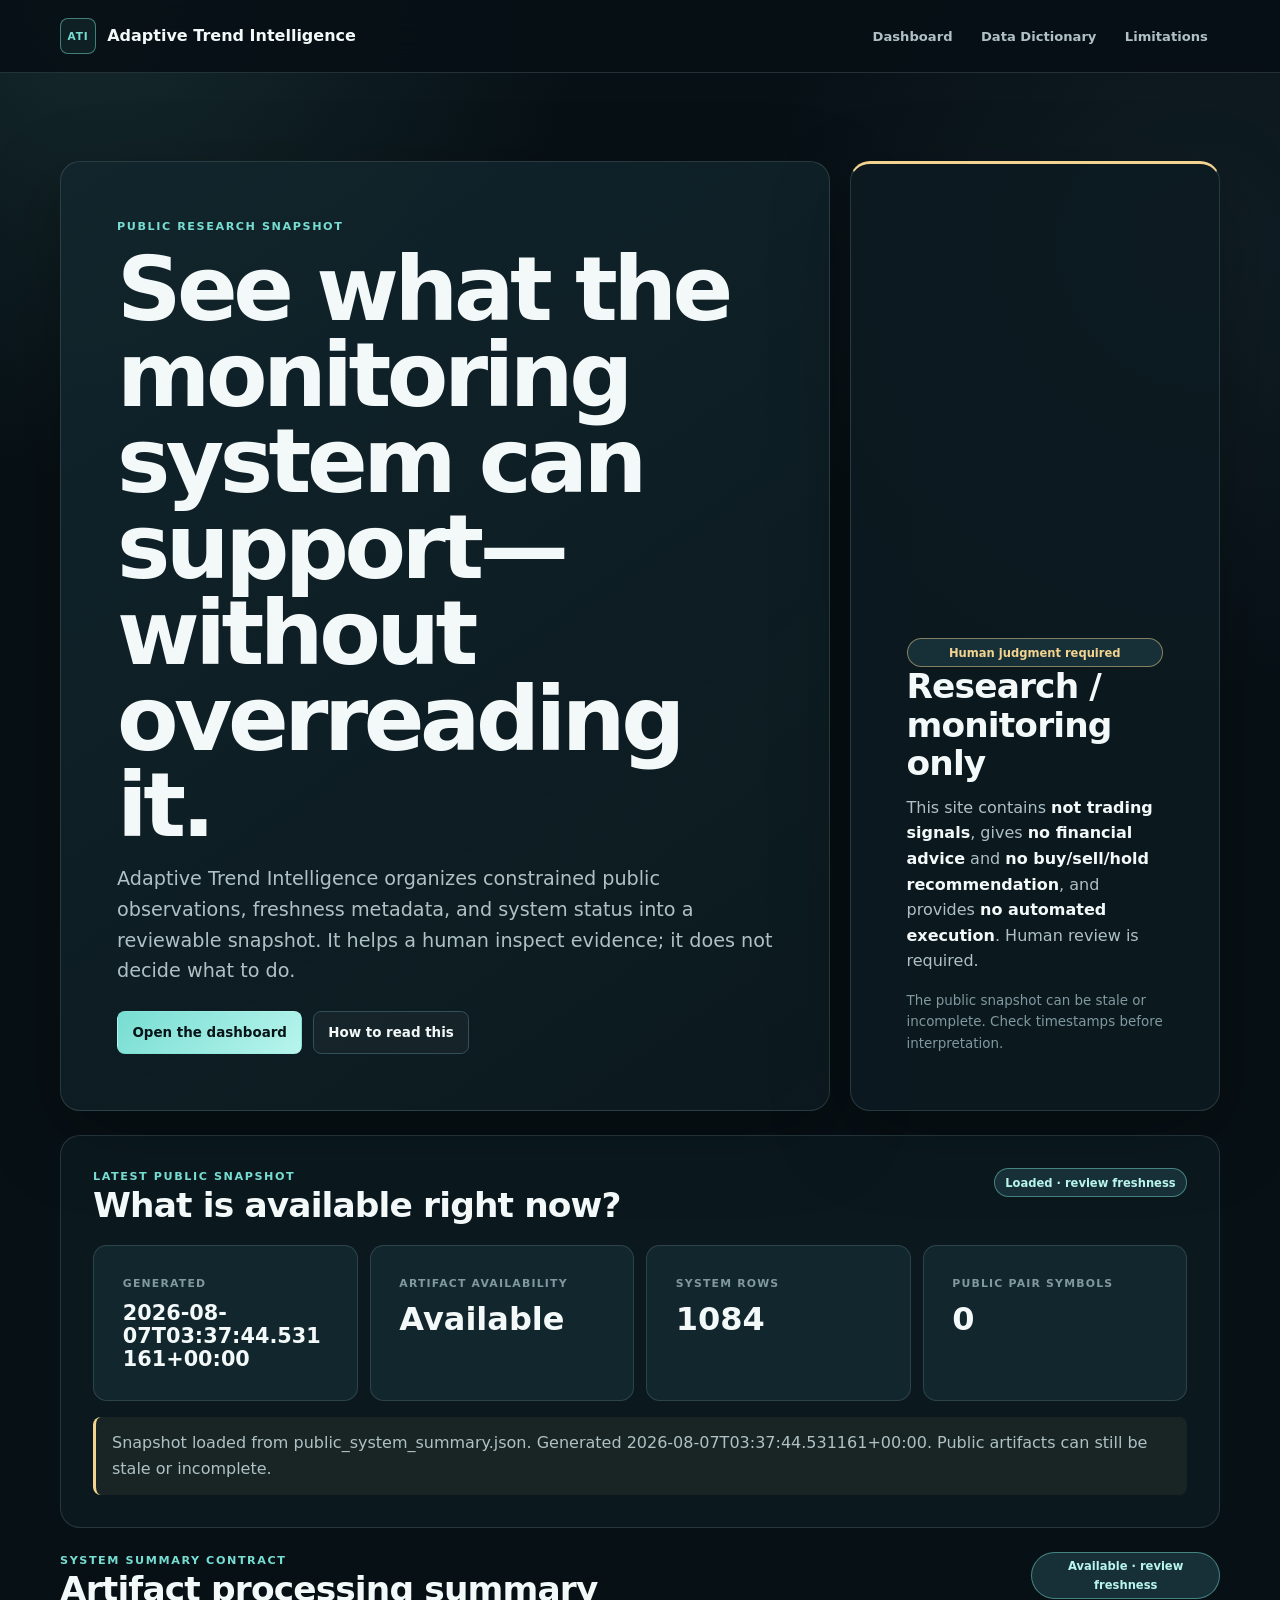
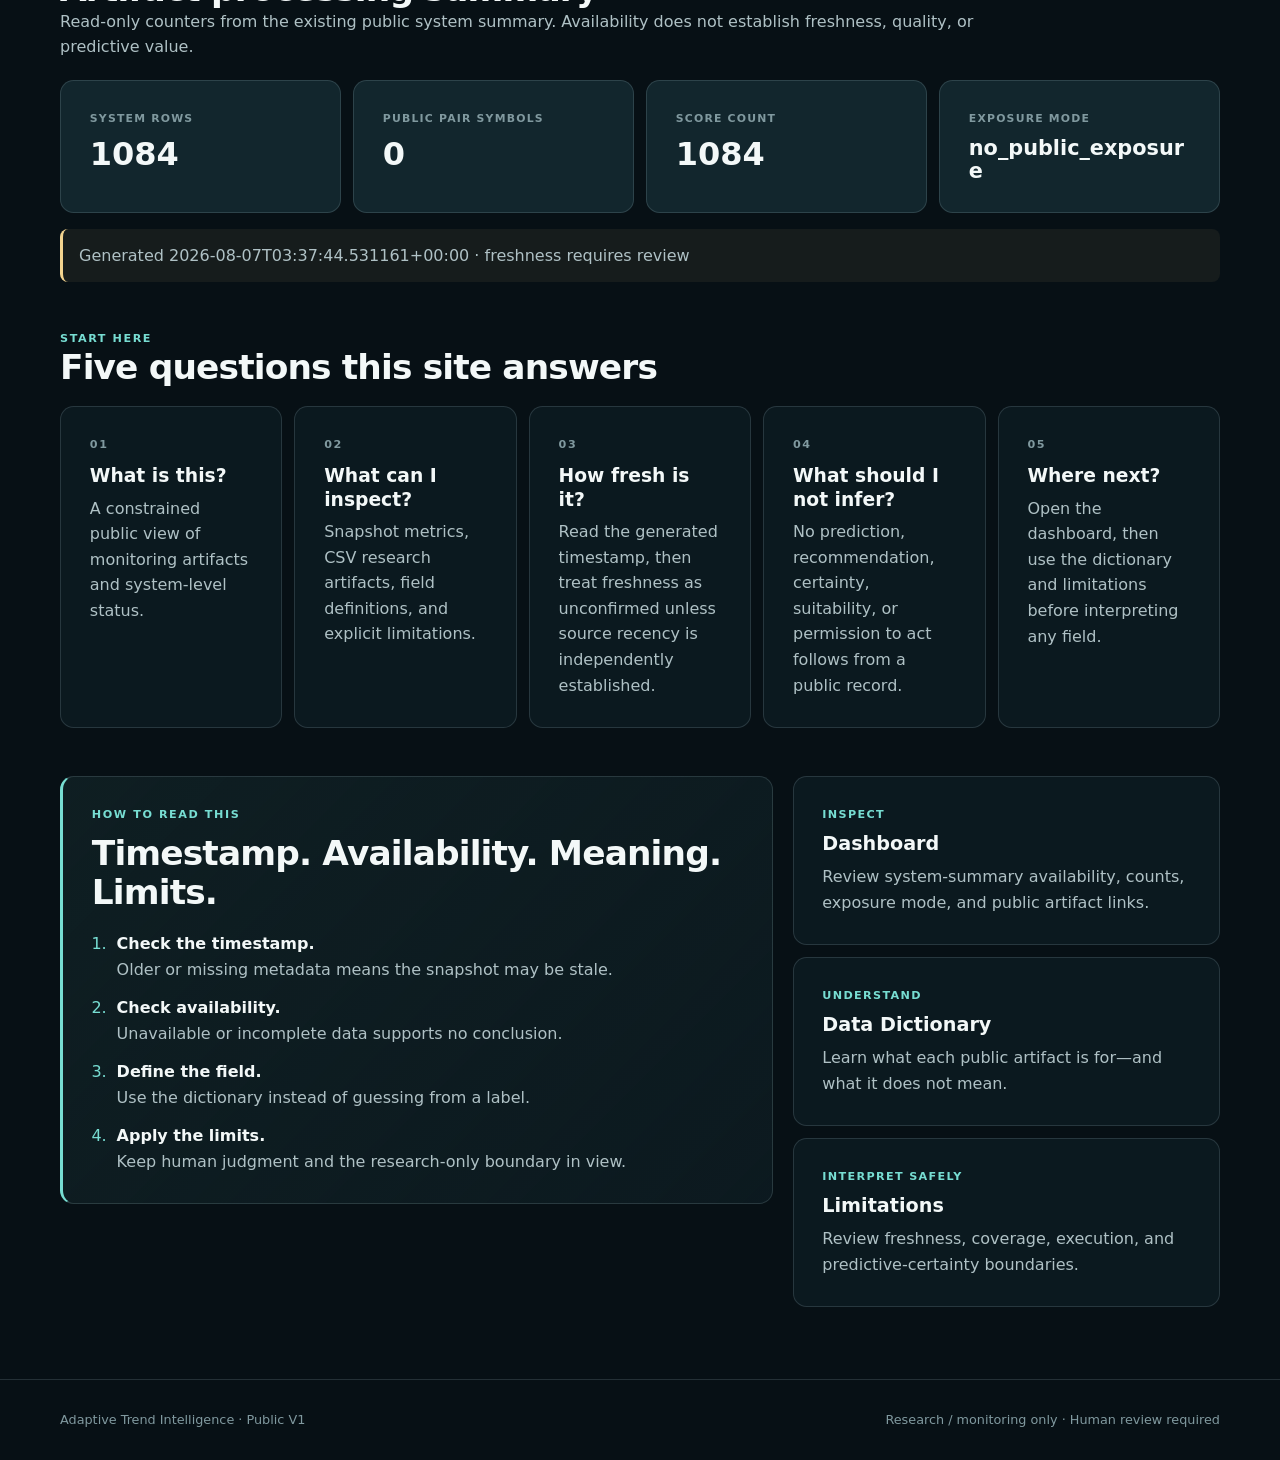
==== commit 583f25d4: "publish public v1.2 dashboard" ====
--- a/index.html
+++ b/index.html
@@ -1,612 +1,18 @@
-<!DOCTYPE html>
+<!doctype html>
 <html lang="en">
 <head>
   <meta charset="utf-8">
   <meta name="viewport" content="width=device-width, initial-scale=1">
-  <title>Adaptive Trend Intelligence</title>
-  <style>
-    :root {
-      color-scheme: dark;
-      --bg: #071016;
-      --panel: #0d1b22;
-      --panel-strong: #102630;
-      --panel-soft: #132c35;
-      --border: #24414b;
-      --border-soft: rgba(174, 210, 218, 0.16);
-      --text: #eef7f8;
-      --muted: #a9bdc2;
-      --dim: #789197;
-      --accent: #7dd3fc;
-      --accent-2: #a7f3d0;
-      --warning: #fde68a;
-      --danger: #fca5a5;
-      --ink: #031014;
-      --shadow: 0 24px 80px rgba(0, 0, 0, 0.34);
-    }
-
-    * {
-      box-sizing: border-box;
-    }
-
-    html {
-      scroll-behavior: smooth;
-    }
-
-    body {
-      margin: 0;
-      min-height: 100vh;
-      font-family: Inter, ui-sans-serif, system-ui, -apple-system, BlinkMacSystemFont, "Segoe UI", sans-serif;
-      background:
-        linear-gradient(145deg, rgba(125, 211, 252, 0.12), transparent 34%),
-        linear-gradient(225deg, rgba(167, 243, 208, 0.08), transparent 30%),
-        var(--bg);
-      color: var(--text);
-      line-height: 1.5;
-    }
-
-    a {
-      color: inherit;
-    }
-
-    .shell {
-      width: min(1180px, calc(100% - 32px));
-      margin: 0 auto;
-    }
-
-    .topbar {
-      position: sticky;
-      top: 0;
-      z-index: 10;
-      border-bottom: 1px solid var(--border-soft);
-      background: rgba(7, 16, 22, 0.86);
-      backdrop-filter: blur(18px);
-    }
-
-    .nav {
-      display: flex;
-      align-items: center;
-      justify-content: space-between;
-      min-height: 68px;
-      gap: 18px;
-    }
-
-    .brand {
-      display: flex;
-      align-items: center;
-      gap: 12px;
-      min-width: 0;
-      font-weight: 800;
-    }
-
-    .brand-mark {
-      display: grid;
-      place-items: center;
-      width: 34px;
-      height: 34px;
-      border: 1px solid rgba(125, 211, 252, 0.38);
-      background: linear-gradient(145deg, rgba(125, 211, 252, 0.22), rgba(167, 243, 208, 0.12));
-      color: var(--accent);
-      border-radius: 8px;
-    }
-
-    .brand-text {
-      white-space: nowrap;
-      overflow: hidden;
-      text-overflow: ellipsis;
-    }
-
-    .nav-links {
-      display: flex;
-      align-items: center;
-      justify-content: flex-end;
-      gap: 8px;
-      flex-wrap: wrap;
-    }
-
-    .nav-links a {
-      color: var(--muted);
-      text-decoration: none;
-      font-size: 13px;
-      font-weight: 700;
-      border: 1px solid transparent;
-      border-radius: 8px;
-      padding: 8px 10px;
-    }
-
-    .nav-links a:hover,
-    .nav-links a:focus-visible {
-      color: var(--text);
-      border-color: var(--border);
-      background: rgba(255, 255, 255, 0.04);
-      outline: none;
-    }
-
-    .hero {
-      display: grid;
-      grid-template-columns: minmax(0, 1.08fr) minmax(300px, 0.72fr);
-      gap: 28px;
-      align-items: stretch;
-      padding: 54px 0 28px;
-    }
-
-    .hero-copy,
-    .hero-panel,
-    .panel,
-    .metric,
-    .chart-card,
-    .timeline-row,
-    .notice {
-      border: 1px solid var(--border-soft);
-      background: rgba(13, 27, 34, 0.88);
-      box-shadow: var(--shadow);
-    }
-
-    .hero-copy {
-      border-radius: 8px;
-      padding: 34px;
-    }
-
-    .eyebrow {
-      margin: 0 0 14px;
-      color: var(--accent);
-      font-size: 12px;
-      font-weight: 900;
-      letter-spacing: 0.14em;
-      text-transform: uppercase;
-    }
-
-    h1,
-    h2,
-    h3,
-    p {
-      margin-top: 0;
-    }
-
-    h1 {
-      max-width: 820px;
-      margin-bottom: 18px;
-      font-size: clamp(38px, 7vw, 78px);
-      line-height: 0.98;
-      letter-spacing: 0;
-    }
-
-    .lede {
-      max-width: 720px;
-      color: var(--muted);
-      font-size: 18px;
-    }
-
-    .hero-actions {
-      display: flex;
-      flex-wrap: wrap;
-      gap: 10px;
-      margin-top: 28px;
-    }
-
-    .button {
-      display: inline-flex;
-      align-items: center;
-      justify-content: center;
-      min-height: 40px;
-      padding: 0 14px;
-      border-radius: 8px;
-      border: 1px solid var(--border);
-      color: var(--text);
-      text-decoration: none;
-      font-size: 13px;
-      font-weight: 800;
-      background: rgba(255, 255, 255, 0.04);
-    }
-
-    .button.primary {
-      color: var(--ink);
-      border-color: transparent;
-      background: linear-gradient(135deg, var(--accent), var(--accent-2));
-    }
-
-    .hero-panel {
-      display: flex;
-      flex-direction: column;
-      gap: 14px;
-      border-radius: 8px;
-      padding: 22px;
-    }
-
-    .panel-title {
-      display: flex;
-      align-items: center;
-      justify-content: space-between;
-      gap: 12px;
-      margin-bottom: 16px;
-    }
-
-    .panel-title h2,
-    .panel-title h3 {
-      margin: 0;
-    }
-
-    .muted {
-      color: var(--muted);
-    }
-
-    .small {
-      color: var(--dim);
-      font-size: 13px;
-    }
-
-    .orientation-note {
-      max-width: 720px;
-      margin-top: 16px;
-      padding: 12px 16px;
-      border-left: 3px solid var(--accent);
-      border-radius: 6px;
-      background: var(--panel-soft);
-      color: var(--text);
-      font-size: 16px;
-      line-height: 1.5;
-    }
-
-    .orientation-note strong {
-      color: var(--text);
-      font-weight: 800;
-    }
-
-    .badge {
-      display: inline-flex;
-      align-items: center;
-      justify-content: center;
-      min-height: 26px;
-      max-width: 100%;
-      padding: 4px 9px;
-      border-radius: 8px;
-      border: 1px solid var(--border);
-      color: var(--muted);
-      background: rgba(255, 255, 255, 0.04);
-      font-size: 12px;
-      font-weight: 850;
-      overflow-wrap: anywhere;
-    }
-
-    .badge.good {
-      color: var(--accent-2);
-      border-color: rgba(167, 243, 208, 0.32);
-      background: rgba(20, 83, 45, 0.18);
-    }
-
-    .badge.warn {
-      color: var(--warning);
-      border-color: rgba(253, 230, 138, 0.36);
-      background: rgba(113, 63, 18, 0.18);
-    }
-
-    .badge.bad {
-      color: var(--danger);
-      border-color: rgba(252, 165, 165, 0.36);
-      background: rgba(127, 29, 29, 0.18);
-    }
-
-    .rail {
-      display: grid;
-      grid-template-columns: repeat(5, minmax(0, 1fr));
-      gap: 12px;
-      padding-bottom: 26px;
-    }
-
-    .metric {
-      min-height: 118px;
-      border-radius: 8px;
-      padding: 16px;
-    }
-
-    .metric-label {
-      margin-bottom: 10px;
-      color: var(--dim);
-      font-size: 11px;
-      font-weight: 900;
-      letter-spacing: 0.1em;
-      text-transform: uppercase;
-    }
-
-    .metric-value {
-      font-size: 22px;
-      font-weight: 900;
-      line-height: 1.15;
-      overflow-wrap: anywhere;
-    }
-
-    .section {
-      padding: 18px 0;
-    }
-
-    .section-heading {
-      display: flex;
-      align-items: end;
-      justify-content: space-between;
-      gap: 18px;
-      margin-bottom: 16px;
-    }
-
-    .section-heading h2 {
-      margin: 0;
-      font-size: 28px;
-      line-height: 1.12;
-    }
-
-    .section-heading p {
-      max-width: 620px;
-      margin: 8px 0 0;
-      color: var(--muted);
-    }
-
-    .grid {
-      display: grid;
-      grid-template-columns: repeat(3, minmax(0, 1fr));
-      gap: 14px;
-    }
-
-    .grid.two {
-      grid-template-columns: repeat(2, minmax(0, 1fr));
-    }
-
-    .panel {
-      border-radius: 8px;
-      padding: 20px;
-    }
-
-    .regime-strip {
-      display: grid;
-      grid-template-columns: repeat(5, minmax(0, 1fr));
-      gap: 12px;
-    }
-
-    .regime-item {
-      border-radius: 8px;
-      border: 1px solid var(--border);
-      background: rgba(255, 255, 255, 0.035);
-      padding: 14px;
-      min-width: 0;
-    }
-
-    .regime-value {
-      margin-top: 6px;
-      font-weight: 850;
-      overflow-wrap: anywhere;
-    }
-
-    .chart-card {
-      border-radius: 8px;
-      padding: 18px;
-      min-height: 250px;
-    }
-
-    .chart-card h3 {
-      margin-bottom: 8px;
-      font-size: 17px;
-    }
-
-    .bar-list {
-      display: grid;
-      gap: 11px;
-      margin-top: 16px;
-    }
-
-    .bar-row {
-      display: grid;
-      grid-template-columns: minmax(92px, 0.52fr) minmax(120px, 1fr) 42px;
-      align-items: center;
-      gap: 10px;
-      min-width: 0;
-    }
-
-    .bar-label {
-      color: var(--muted);
-      font-size: 12px;
-      font-weight: 750;
-      overflow-wrap: anywhere;
-    }
-
-    .bar-track {
-      height: 10px;
-      overflow: hidden;
-      border-radius: 999px;
-      background: rgba(255, 255, 255, 0.08);
-    }
-
-    .bar-fill {
-      height: 100%;
-      min-width: 4px;
-      border-radius: inherit;
-      background: linear-gradient(90deg, var(--accent), var(--accent-2));
-    }
-
-    .bar-value {
-      color: var(--text);
-      text-align: right;
-      font-size: 12px;
-      font-weight: 850;
-    }
-
-    .summary-grid {
-      display: grid;
-      grid-template-columns: repeat(4, minmax(0, 1fr));
-      gap: 12px;
-    }
-
-    .timeline {
-      display: grid;
-      gap: 10px;
-    }
-
-    .timeline-row {
-      display: grid;
-      grid-template-columns: 150px repeat(4, minmax(0, 1fr));
-      gap: 10px;
-      align-items: center;
-      border-radius: 8px;
-      padding: 12px;
-      box-shadow: none;
-    }
-
-    .timeline-row.header {
-      color: var(--dim);
-      border-color: transparent;
-      background: transparent;
-      padding-top: 0;
-      padding-bottom: 0;
-      font-size: 11px;
-      font-weight: 900;
-      letter-spacing: 0.08em;
-      text-transform: uppercase;
-    }
-
-    .notice {
-      border-radius: 8px;
-      padding: 14px 16px;
-      color: var(--muted);
-      box-shadow: none;
-    }
-
-    .notice.warning {
-      display: none;
-      color: var(--danger);
-      border-color: rgba(252, 165, 165, 0.4);
-      background: rgba(127, 29, 29, 0.18);
-    }
-
-    .notice.warning.visible {
-      display: block;
-    }
-
-    .footer {
-      padding: 32px 0 44px;
-      color: var(--muted);
-      font-size: 13px;
-    }
-
-    .footer .panel {
-      box-shadow: none;
-    }
-
-    @media (max-width: 960px) {
-      .hero,
-      .grid.two {
-        grid-template-columns: 1fr;
-      }
-
-      .rail,
-      .regime-strip,
-      .grid,
-      .summary-grid {
-        grid-template-columns: repeat(2, minmax(0, 1fr));
-      }
-
-      .timeline-row {
-        grid-template-columns: 1fr 1fr;
-      }
-
-      .timeline-row.header {
-        display: none;
-      }
-    }
-
-    @media (max-width: 640px) {
-      .shell {
-        width: min(100% - 24px, 1180px);
-      }
-
-      .nav {
-        align-items: flex-start;
-        flex-direction: column;
-        padding: 12px 0;
-      }
-
-      .nav-links {
-        width: 100%;
-        justify-content: flex-start;
-      }
-
-      .nav-links a {
-        padding: 7px 8px;
-      }
-
-      .hero {
-        padding-top: 32px;
-      }
-
-      .hero-copy,
-      .hero-panel,
-      .panel,
-      .chart-card {
-        padding: 18px;
-      }
-
-      .rail,
-      .regime-strip,
-      .grid,
-      .summary-grid {
-        grid-template-columns: 1fr;
-      }
-
-      .bar-row {
-        grid-template-columns: 1fr;
-        gap: 6px;
-      }
-
-      .bar-value {
-        text-align: left;
-      }
-
-      .timeline-row {
-        grid-template-columns: 1fr;
-      }
-    }
-  </style>
+  <meta name="description" content="Adaptive Trend Intelligence turns constrained public artifacts into&nbsp;a readable research monitoring snapshot.">
+  <title>Adaptive Trend Intelligence — Public&nbsp;Research Snapshot</title>
   <link rel="stylesheet" href="styles.css">
-  <style>
-    main.shell,
-    .hero,
-    .hero > *,
-    .rail,
-    .regime-strip,
-    .grid,
-    .grid > *,
-    .summary-grid,
-    .timeline,
-    .timeline-row,
-    .panel,
-    .chart-card {
-      min-width: 0;
-      max-width: 100%;
-    }
-
-    @media (max-width: 640px) {
-      .shell {
-        width: calc(100% - 1.25rem);
-      }
-
-      .brand-text,
-      .metric-label,
-      .metric-value {
-        overflow-wrap: anywhere;
-      }
-
-      h1 {
-        font-size: clamp(2.25rem, 12vw, 4.4rem);
-        overflow-wrap: normal;
-      }
-    }
-  </style>
 </head>
 <body>
   <a class="skip-link" href="#main-content">Skip to main content</a>
-  <header class="topbar">
-    <nav class="shell nav" aria-label="Primary navigation">
-      <div class="brand">
-        <div class="brand-mark" aria-hidden="true">ATI</div>
-        <div class="brand-text">Adaptive Trend Intelligence</div>
-      </div>
+  <header class="site-header">
+    <nav class="container site-nav" aria-label="Primary navigation">
+      <a class="brand" href="index.html" aria-current="page"><span class="brand-mark" aria-hidden="true">ATI</span><span>Adaptive Trend Intelligence</span></a>
       <div class="nav-links">
-        <a href="index.html" aria-current="page">Home</a>
         <a href="dashboard.html">Dashboard</a>
         <a href="data_dictionary.html">Data Dictionary</a>
         <a href="limitations.html">Limitations</a>
@@ -614,508 +20,128 @@
     </nav>
   </header>
 
-  <main id="main-content" class="shell">
-    <section class="hero" aria-labelledby="hero-title">
+  <main id="main-content">
+    <section class="container hero" aria-labelledby="hero-title">
       <div class="hero-copy">
-        <p class="eyebrow">Adaptive Trend Intelligence · Public research view</p>
-        <h1 id="hero-title">Structured trend monitoring, presented with clear limits.</h1>
-        <p class="lede">
-          Review constrained public observations, artifact availability, and outcome statuses
-          without treating any candidate as a prediction or instruction.
-        </p>
-        <p class="orientation-note">
-          <strong>Research / monitoring only.</strong> These observations are <strong>not trading signals</strong>
-          and provide <strong>no buy/sell/hold recommendation</strong>. <strong>Human review is required.</strong>
-        </p>
-        <div class="hero-actions">
-          <a class="button primary" href="dashboard.html">Explore monitoring view</a>
-          <a class="button" href="data_dictionary.html">Read field definitions</a>
-          <a class="button" href="limitations.html">Read Limitations</a>
+        <p class="eyebrow">Public&nbsp;Research snapshot</p>
+        <h1 id="hero-title">See what the monitoring system can support—without overreading it.</h1>
+        <p class="lede">Adaptive Trend Intelligence organizes constrained public observations, freshness metadata, and system status into&nbsp;a reviewable snapshot. It helps a human inspect evidence; it does not decide what to do.</p>
+        <div class="action-row">
+          <a class="button button-primary" href="dashboard.html">Open the dashboard</a>
+          <a class="button" href="#how-to-read">How to read this</a>
         </div>
       </div>
-
-      <aside class="hero-panel" aria-label="Public data status">
-        <div class="panel-title">
-          <h2>Public Layer</h2>
-          <span id="manifest-load-state" class="badge warn" role="status" aria-live="polite">Checking</span>
-        </div>
-        <div class="metric-label">Latest available artifact timestamp</div>
-        <div id="manifest-generated" class="metric-value">Availability not yet confirmed</div>
-        <p id="manifest-summary" class="muted">Checking the approved public manifest.</p>
-        <div id="safety-warning" class="notice warning">
-          Safety gate warning: public manifest values are outside the expected research-only state.
-        </div>
+      <aside class="boundary-card" aria-labelledby="boundary-title">
+        <span class="status-badge status-caution">Human judgment required</span>
+        <h2 id="boundary-title">Research / monitoring only</h2>
+        <p>This site contains <strong>not trading signals</strong>, gives <strong>no financial advice</strong> and <strong>no buy/sell/hold recommendation</strong>, and provides <strong>no automated execution</strong>. Human review is required.</p>
+        <p class="microcopy">The public snapshot can be stale or incomplete. Check timestamps before interpretation.</p>
       </aside>
     </section>
 
-    <section class="rail" aria-label="Safety and freshness rail">
-      <div class="metric">
-        <div class="metric-label">Mode</div>
-        <div id="mode-value" class="metric-value">Waiting for public data</div>
+    <section class="container snapshot-shell" aria-labelledby="snapshot-title">
+      <div class="section-heading">
+        <div><p class="eyebrow">Latest public snapshot</p><h2 id="snapshot-title">What is available right now?</h2></div>
+        <span id="snapshot-state" class="status-badge status-neutral" role="status" aria-live="polite">Checking local artifact</span>
       </div>
-      <div class="metric">
-        <div class="metric-label">Exposure</div>
-        <div id="exposure-value" class="metric-value">Waiting for public data</div>
+      <div class="dashboard-metrics">
+        <article class="metric-card"><div class="metric-label">Generated</div><div id="snapshot-generated" class="metric-value metric-value-small">Checking…</div></article>
+        <article class="metric-card"><div class="metric-label">Artifact availability</div><div id="snapshot-available" class="metric-value">Checking…</div></article>
+        <article class="metric-card"><div class="metric-label">System Rows</div><div id="snapshot-rows" class="metric-value">—</div></article>
+        <article class="metric-card"><div class="metric-label">Public Pair Symbols</div><div id="snapshot-pairs" class="metric-value">—</div></article>
       </div>
-      <div class="metric">
-        <div class="metric-label">Financial Advice</div>
-        <div id="advice-value" class="metric-value">Waiting for public data</div>
+      <p id="snapshot-note" class="status-message">Loading the same-origin public system summary. A generated timestamp describes artifact metadata, not guaranteed source freshness.</p>
+    </section>
+
+    <section class="container section" aria-labelledby="export-title">
+      <div class="section-heading">
+        <div>
+          <p class="eyebrow">System summary contract</p>
+          <h2 id="export-title">Artifact processing summary</h2>
+          <p>Read-only counters from the existing public system summary. Availability does not establish freshness, quality, or predictive value.</p>
+        </div>
+        <span id="export-load-state" class="status-badge status-neutral" role="status" aria-live="polite">Checking</span>
       </div>
-      <div class="metric">
-        <div class="metric-label">Trading execution</div>
-        <div id="trading-value" class="metric-value">Waiting for public data</div>
+      <div class="dashboard-metrics">
+        <article class="metric-card"><div class="metric-label">System Rows</div><div id="export-input" class="metric-value">—</div></article>
+        <article class="metric-card"><div class="metric-label">Public Pair Symbols</div><div id="export-published" class="metric-value">—</div></article>
+        <article class="metric-card"><div class="metric-label">Score Count</div><div id="export-filtered" class="metric-value">—</div></article>
+        <article class="metric-card"><div class="metric-label">Exposure Mode</div><div id="export-limit" class="metric-value metric-value-small">—</div></article>
       </div>
-      <div class="metric">
-        <div class="metric-label">Public Exposure Count</div>
-        <div id="public-count-value" class="metric-value">Waiting for public data</div>
+      <p id="export-generated" class="status-message">Waiting for public data</p>
+    </section>
+
+    <section class="section" aria-labelledby="state-guide-title">
+      <div class="container">
+        <div class="section-heading"><div><p class="eyebrow">Start here</p><h2 id="state-guide-title">Five questions this site answers</h2></div></div>
+        <div class="question-grid">
+          <article class="card"><span class="card-number">01</span><h3>What is this?</h3><p>A constrained public view of monitoring artifacts and system-level status.</p></article>
+          <article class="card"><span class="card-number">02</span><h3>What can I inspect?</h3><p>Snapshot metrics, CSV research artifacts, field definitions, and explicit limitations.</p></article>
+          <article class="card"><span class="card-number">03</span><h3>How fresh is it?</h3><p>Read the generated timestamp, then treat freshness as unconfirmed unless source recency is independently established.</p></article>
+          <article class="card"><span class="card-number">04</span><h3>What should I not infer?</h3><p>No prediction, recommendation, certainty, suitability, or permission to act follows from a public record.</p></article>
+          <article class="card"><span class="card-number">05</span><h3>Where next?</h3><p>Open the dashboard, then use the dictionary and limitations before interpreting any field.</p></article>
+        </div>
       </div>
     </section>
 
-    <section class="section" aria-labelledby="regime-title">
-      <div class="section-heading">
-        <div>
-          <h2 id="regime-title">Current Research Context</h2>
-          <p>Latest available daily summary fields, presented as research observations that require review.</p>
+    <section id="how-to-read" class="container section" aria-labelledby="read-title">
+      <div class="split-grid">
+        <article class="card card-accent">
+          <p class="eyebrow">How to read this</p><h2 id="read-title">Timestamp. Availability. Meaning. Limits.</h2>
+          <ol class="reading-steps">
+            <li><strong>Check the timestamp.</strong><span>Older or missing metadata means the snapshot may be stale.</span></li>
+            <li><strong>Check availability.</strong><span>Unavailable or incomplete data supports no conclusion.</span></li>
+            <li><strong>Define the field.</strong><span>Use the dictionary instead of guessing from a label.</span></li>
+            <li><strong>Apply the limits.</strong><span>Keep human judgment and the research-only boundary in view.</span></li>
+          </ol>
+        </article>
+        <div class="destination-grid">
+          <a class="destination-card" href="dashboard.html"><span>Inspect</span><strong>Dashboard</strong><p>Review system-summary availability, counts, exposure mode, and public artifact links.</p></a>
+          <a class="destination-card" href="data_dictionary.html"><span>Understand</span><strong>Data Dictionary</strong><p>Learn what each public artifact is for—and what it does not mean.</p></a>
+          <a class="destination-card" href="limitations.html"><span>Interpret safely</span><strong>Limitations</strong><p>Review freshness, coverage, execution, and predictive-certainty boundaries.</p></a>
         </div>
-        <span id="daily-load-state" class="badge warn" role="status" aria-live="polite">Checking</span>
-      </div>
-      <div id="regime-strip" class="regime-strip">
-        <div class="notice">Checking daily research context...</div>
-      </div>
-    </section>
-
-    <section id="observations" class="section" aria-labelledby="observations-title">
-      <div class="section-heading">
-        <div>
-          <h2 id="observations-title">Candidate Observation Mix</h2>
-          <p>
-            Band-only public observation display. Public rows are grouped by
-            <code>public_watch_tier</code>, <code>signal_strength_band</code>,
-            <code>market_cap_band</code>, current state, weekly state, and
-            <code>observation_bucket</code>. No numeric scores, ranks, recommendations,
-            or trading signals are published.
-          </p>
-        </div>
-        <span id="candidate-load-state" class="badge warn" role="status" aria-live="polite">Checking</span>
-      </div>
-      <div class="grid">
-        <article class="chart-card">
-          <h3>Public Watch Tier</h3>
-          <p class="small">Distribution by public monitoring tier.</p>
-          <div id="chart-public-watch-tier" class="bar-list">Waiting for public data</div>
-        </article>
-        <article class="chart-card">
-          <h3>Signal Strength Band</h3>
-          <p class="small">Band-only public strength grouping.</p>
-          <div id="chart-signal-strength-band" class="bar-list">Waiting for public data</div>
-        </article>
-        <article class="chart-card">
-          <h3>Observation Bucket</h3>
-          <p class="small">Category-level monitoring bucket.</p>
-          <div id="chart-observation-bucket" class="bar-list">Waiting for public data</div>
-        </article>
-        <article class="chart-card">
-          <h3>Current State</h3>
-          <p class="small">Current public state labels.</p>
-          <div id="chart-current-state" class="bar-list">Waiting for public data</div>
-        </article>
-        <article class="chart-card">
-          <h3>Weekly State</h3>
-          <p class="small">Weekly public state labels.</p>
-          <div id="chart-weekly-state" class="bar-list">Waiting for public data</div>
-        </article>
-        <article class="chart-card">
-          <h3>Market Cap Band</h3>
-          <p class="small">Public market-cap band grouping.</p>
-          <div id="chart-market-cap-band" class="bar-list">Waiting for public data</div>
-        </article>
-      </div>
-    </section>
-
-    <section class="section" aria-labelledby="asset-context-title">
-      <div class="grid two">
-        <article class="panel">
-          <div class="panel-title">
-            <h2 id="asset-context-title">Asset Context</h2>
-            <span id="candidate-row-count" class="badge">Waiting for public data</span>
-          </div>
-          <div id="chart-asset-type" class="bar-list">Waiting for public data</div>
-        </article>
-        <article class="panel">
-          <div class="panel-title">
-            <h2>Status Notes</h2>
-            <span class="badge">Public-safe labels</span>
-          </div>
-          <div id="chart-status-note" class="bar-list">Waiting for public data</div>
-        </article>
-      </div>
-    </section>
-
-    <section id="history" class="section" aria-labelledby="outcome-title">
-      <div class="section-heading">
-        <div>
-          <h2 id="outcome-title">Outcome History</h2>
-          <p>Historical public tracking records summarized by status and outcome band. These are observations, not instructions.</p>
-        </div>
-        <span id="outcome-load-state" class="badge warn" role="status" aria-live="polite">Checking</span>
-      </div>
-      <div class="summary-grid">
-        <div class="metric">
-          <div class="metric-label">Tracked Records</div>
-          <div id="outcome-total" class="metric-value">Waiting for public data</div>
-        </div>
-        <div class="metric">
-          <div class="metric-label">Open Records</div>
-          <div id="outcome-open" class="metric-value">Waiting for public data</div>
-        </div>
-        <div class="metric">
-          <div class="metric-label">Avg Favorable Move</div>
-          <div id="outcome-mfe" class="metric-value">Waiting for public data</div>
-        </div>
-        <div class="metric">
-          <div class="metric-label">Avg Adverse Move</div>
-          <div id="outcome-mae" class="metric-value">Waiting for public data</div>
-        </div>
-      </div>
-      <div class="grid" style="margin-top: 14px;">
-        <article class="chart-card">
-          <h3>Status</h3>
-          <div id="chart-outcome-status" class="bar-list">Waiting for public data</div>
-        </article>
-        <article class="chart-card">
-          <h3>Outcome Band</h3>
-          <div id="chart-score-band" class="bar-list">Waiting for public data</div>
-        </article>
-        <article class="chart-card">
-          <h3>Confidence Band</h3>
-          <div id="chart-confidence-band" class="bar-list">Waiting for public data</div>
-        </article>
-      </div>
-    </section>
-
-    <section class="section" aria-labelledby="daily-history-title">
-      <div class="section-heading">
-        <div>
-          <h2 id="daily-history-title">Daily Regime History</h2>
-          <p>Recent public summary rows, grouped for quick scanning on desktop and mobile.</p>
-        </div>
-      </div>
-      <div id="daily-history" class="timeline">
-        <div class="notice">Checking daily regime history...</div>
-      </div>
-    </section>
-
-    <section class="section" aria-labelledby="export-title">
-      <div class="section-heading">
-        <div>
-          <h2 id="export-title">Artifact processing summary</h2>
-          <p>Counters and public exposure state from the latest available public system summary; availability does not establish freshness.</p>
-        </div>
-        <span id="export-load-state" class="badge warn" role="status" aria-live="polite">Checking</span>
-      </div>
-      <div class="summary-grid">
-        <div class="metric">
-          <div class="metric-label">System Rows</div>
-          <div id="export-input" class="metric-value">Waiting for public data</div>
-        </div>
-        <div class="metric">
-          <div class="metric-label">Public Pair Symbols</div>
-          <div id="export-published" class="metric-value">Waiting for public data</div>
-        </div>
-        <div class="metric">
-          <div class="metric-label">Score Count</div>
-          <div id="export-filtered" class="metric-value">Waiting for public data</div>
-        </div>
-        <div class="metric">
-          <div class="metric-label">Exposure Mode</div>
-          <div id="export-limit" class="metric-value">Waiting for public data</div>
-        </div>
-      </div>
-      <p id="export-generated" class="small" style="margin-top: 12px;">Waiting for public data</p>
-    </section>
-    <section class="section" aria-labelledby="state-guide-title">
-      <div class="panel state-guide">
-        <p class="eyebrow">Interpretation guide</p>
-        <h2 id="state-guide-title">Availability is not an assessment</h2>
-        <dl class="state-list">
-          <div><dt>Empty</dt><dd>The artifact loaded but contains no displayable records.</dd></div>
-          <div><dt>Missing</dt><dd>An expected field is absent; no favorable or unfavorable meaning is implied.</dd></div>
-          <div><dt>Stale</dt><dd>A displayed timestamp may be older than an approved freshness threshold. Review the timestamp directly.</dd></div>
-          <div><dt>Insufficient history</dt><dd>The available observation window does not support a classification.</dd></div>
-          <div><dt>Unavailable or failure</dt><dd>The artifact could not be read. No conclusion should be drawn from its absence.</dd></div>
-        </dl>
       </div>
     </section>
   </main>
 
-  <footer class="shell footer">
-    <div class="panel">
-      <p id="footer-disclaimer">
-        This public site is for research and monitoring only. It is not financial advice,
-        not trading signals, and provides no buy/sell/hold recommendation. Human review is required.
-      </p>
-      <p class="small">
-        Public AI output is disabled unless separately authorized. Publication is disabled unless
-        separately authorized. Public files are constrained outputs and may be incomplete, delayed,
-        stale, unavailable, or incorrect.
-      </p>
-    </div>
-  </footer>
+  <footer class="site-footer"><div class="container footer-grid"><p>Adaptive Trend Intelligence · Public V1</p><p>Research / monitoring only · Human review required</p></div></footer>
+
+  <!-- Compatibility safety markers: research_monitoring_only; no trading execution; human review required. -->
 
   <script>
     const unavailable = "Unavailable — no conclusion can be drawn";
 
-    function setText(id, value) {
-      const el = document.getElementById(id);
-      if (!el) return;
-      const text = value === undefined || value === null || value === "" ? unavailable : String(value);
-      el.textContent = text;
-    }
-
     async function fetchJson(file) {
-      const response = await fetch(file + "?v=" + Date.now(), { cache: "no-store" });
-      if (!response.ok) throw new Error(file + " HTTP " + response.status);
+      const response = await fetch(file, { cache: "no-store" });
+      if (!response.ok) throw new Error("Local artifact unavailable");
       return response.json();
-    }
-
-    async function fetchText(file) {
-      const response = await fetch(file + "?v=" + Date.now(), { cache: "no-store" });
-      if (!response.ok) throw new Error(file + " HTTP " + response.status);
-      return response.text();
-    }
-
-    async function fetchCsv(file) {
-      return parseCsv(await fetchText(file));
-    }
-
-    function parseCsv(text) {
-      const rows = [];
-      let row = [];
-      let value = "";
-      let inQuotes = false;
-
-      for (let i = 0; i < text.length; i++) {
-        const char = text[i];
-        const next = text[i + 1];
-
-        if (char === '"' && inQuotes && next === '"') {
-          value += '"';
-          i++;
-        } else if (char === '"') {
-          inQuotes = !inQuotes;
-        } else if (char === "," && !inQuotes) {
-          row.push(value);
-          value = "";
-        } else if ((char === "\n" || char === "\r") && !inQuotes) {
-          if (value.length || row.length) {
-            row.push(value);
-            rows.push(row);
-            row = [];
-            value = "";
-          }
-          if (char === "\r" && next === "\n") i++;
-        } else {
-          value += char;
-        }
-      }
-
-      if (value.length || row.length) rows.push(row.concat(value));
-      if (!rows.length) return [];
-
-      const headers = rows[0].map(h => String(h || "").trim());
-      return rows.slice(1)
-        .filter(items => items.some(item => String(item || "").trim() !== ""))
-        .map(items => {
-          const record = {};
-          headers.forEach((header, index) => {
-            record[header] = String(items[index] || "").trim();
-          });
-          return record;
-        });
-    }
-
-    function countBy(rows, key, fallback = "Unavailable") {
-      return rows.reduce((acc, row) => {
-        const value = String(row[key] || fallback).trim() || fallback;
-        acc[value] = (acc[value] || 0) + 1;
-        return acc;
-      }, {});
-    }
-
-    function publicCandidateBand(row) {
-      const directBand = String(row.signal_strength_band || "").trim();
-      if (directBand) return directBand;
-
-      // Deprecated/internal numeric compatibility input. Kept for guard coverage only;
-      // the public cockpit renders band-only candidate observations.
-      const legacyFields = ["adaptive_score", "final_score", "rank_score", "Score"];
-      for (const field of legacyFields) {
-        if (row[field] !== undefined && row[field] !== "") return "score_band_unavailable";
-      }
-      return "score_band_unavailable";
-    }
-
-    function renderBarList(id, counts, options = {}) {
-      const el = document.getElementById(id);
-      if (!el) return;
-
-      const entries = Object.entries(counts || {})
-        .filter(([label]) => label && label !== "Unavailable")
-        .sort((a, b) => b[1] - a[1])
-        .slice(0, options.limit || 8);
-
-      if (!entries.length) {
-        el.innerHTML = '<div class="notice" data-state="empty">Empty — no displayable monitoring items are available.</div>';
-        return;
-      }
-
-      const max = Math.max(...entries.map(entry => entry[1]));
-      el.innerHTML = entries.map(([label, value]) => {
-        const width = max ? Math.max(5, Math.round((value / max) * 100)) : 0;
-        return `
-          <div class="bar-row">
-            <div class="bar-label">${escapeHtml(formatLabel(label))}</div>
-            <div class="bar-track"><div class="bar-fill" style="width: ${width}%"></div></div>
-            <div class="bar-value">${value}</div>
-          </div>
-        `;
-      }).join("");
-    }
-
-    function escapeHtml(value) {
-      return String(value || "")
-        .replaceAll("&", "&amp;")
-        .replaceAll("<", "&lt;")
-        .replaceAll(">", "&gt;")
-        .replaceAll('"', "&quot;")
-        .replaceAll("'", "&#039;");
-    }
-
-    function formatLabel(value) {
-      return String(value || "")
-        .replaceAll("_", " ")
-        .replace(/\b\w/g, char => char.toUpperCase());
-    }
-
-    function numericValues(rows, key) {
-      return rows.map(row => Number(row[key])).filter(Number.isFinite);
-    }
-
-    function average(values) {
-      if (!values.length) return null;
-      return values.reduce((sum, value) => sum + value, 0) / values.length;
-    }
-
-    function formatNumber(value) {
-      return Number.isFinite(value) ? value.toFixed(2) : unavailable;
-    }
-
-    function setBadge(id, state, text) {
-      const el = document.getElementById(id);
-      if (!el) return;
-      el.className = "badge " + state;
-      el.textContent = text;
-    }
-
-    function renderRegimeStrip(row) {
-      const el = document.getElementById("regime-strip");
-      if (!el || !row) return;
-      const items = [
-        ["Generated", row.generated_at],
-        ["CIO Stance", row.cio_stance],
-        ["Macro Regime", row.macro_regime],
-        ["Leadership", row.market_leadership],
-        ["Breadth", row.market_breadth]
-      ];
-
-      el.innerHTML = items.map(([label, value]) => `
-        <div class="regime-item">
-          <div class="metric-label">${escapeHtml(label)}</div>
-          <div class="regime-value">${escapeHtml(formatLabel(value || unavailable))}</div>
-        </div>
-      `).join("");
-    }
-
-    function renderDailyHistory(rows) {
-      const el = document.getElementById("daily-history");
-      if (!el) return;
-
-      const recent = rows.slice(-8).reverse();
-      if (!recent.length) {
-        el.innerHTML = '<div class="notice">public data unavailable</div>';
-        return;
-      }
-
-      el.innerHTML = `
-        <div class="timeline-row header">
-          <div>Generated</div>
-          <div>Stance</div>
-          <div>Regime</div>
-          <div>Transition</div>
-          <div>Monitor / Reject</div>
-        </div>
-        ${recent.map(row => `
-          <div class="timeline-row">
-            <div class="small">${escapeHtml(row.generated_at || unavailable)}</div>
-            <div>${escapeHtml(formatLabel(row.cio_stance || unavailable))}</div>
-            <div>${escapeHtml(formatLabel(row.macro_regime || unavailable))}</div>
-            <div>${escapeHtml(formatLabel(row.market_transition || unavailable))}</div>
-            <div>${escapeHtml(row.monitor_candidates || "0")} / ${escapeHtml(row.reject_candidates || "0")}</div>
-          </div>
-        `).join("")}
-      `;
-    }
-
-    async function renderManifest() {
-      try {
-        const manifest = await fetchJson("public_manifest.json");
-        setBadge("manifest-load-state", "good", "Available");
-        setText("manifest-generated", manifest.generated_at_utc);
-        setText("manifest-summary", manifest.public_scope || "sanitized public outputs only");
-        setText("mode-value", formatLabel(manifest.mode));
-        setText("exposure-value", formatLabel(manifest.exposure_mode));
-        setText("advice-value", manifest.financial_advice === false ? "False" : String(manifest.financial_advice));
-        setText("trading-value", manifest.live_trading === false ? "False" : String(manifest.live_trading));
-        setText("public-count-value", manifest.public_pair_symbol_count);
-        if (manifest.disclaimer) setText("footer-disclaimer", manifest.disclaimer);
-
-        const safe =
-          manifest.financial_advice === false &&
-          manifest.live_trading === false &&
-          manifest.exposure_mode === "no_public_exposure" &&
-          Number(manifest.public_pair_symbol_count) === 0;
-
-        const warning = document.getElementById("safety-warning");
-        if (warning) warning.classList.toggle("visible", !safe);
-      } catch (error) {
-        setBadge("manifest-load-state", "bad", "Unavailable / failure");
-        ["manifest-generated", "manifest-summary", "mode-value", "exposure-value", "advice-value", "trading-value", "public-count-value"]
-          .forEach(id => setText(id, unavailable));
-      }
-    }
-
-    function nonNegativeNumber(value) {
-      return typeof value === "number" && Number.isFinite(value) && value >= 0;
     }
 
     function publicSystemSummaryView(summary) {
       if (!summary || summary.available !== true) return null;
-      if (!nonNegativeNumber(summary.rows) || !nonNegativeNumber(summary.public_pair_symbol_count)) return null;
-
-      const score = summary.score || {};
+      if (typeof summary.rows !== "number" || summary.rows < 0) return null;
+      if (typeof summary.public_pair_symbol_count !== "number" || summary.public_pair_symbol_count < 0) return null;
       return {
+        available: summary.available,
         rows: summary.rows,
-        publicPairSymbols: summary.public_pair_symbol_count,
-        scoreCount: nonNegativeNumber(score.count) ? score.count : null,
-        exposureMode: summary.exposure_mode ? formatLabel(summary.exposure_mode) : null,
-        generatedAt: summary.generated_at
+        public_pair_symbol_count: summary.public_pair_symbol_count,
+        score_count: summary.score && typeof summary.score.count === "number" ? summary.score.count : null,
+        "score.count": summary.score && summary.score.count,
+        exposure_mode: summary.exposure_mode,
+        generated_at: summary.generated_at
       };
     }
 
-    function setExportSummaryUnavailable(state, badge) {
-      setBadge("export-load-state", state, badge);
-      ["export-input", "export-published", "export-filtered", "export-limit", "export-generated"]
-        .forEach(id => setText(id, unavailable));
+    function setText(id, value) {
+      document.getElementById(id).textContent = value === null || value === undefined || value === "" ? unavailable : String(value);
+    }
+
+    function setExportSummaryUnavailable(tone, label) {
+      const state = document.getElementById("export-load-state");
+      state.className = "status-badge " + (tone === "bad" ? "status-bad" : "status-caution");
+      state.textContent = label;
+      ["export-input", "export-published", "export-filtered", "export-limit"].forEach((id) => setText(id, unavailable));
+      setText("export-generated", unavailable);
     }
 
     async function renderExportSummary() {
@@ -1126,101 +152,37 @@
           setExportSummaryUnavailable("warn", "Unavailable");
           return;
         }
-
-        setBadge("export-load-state", "good", "Available");
         setText("export-input", view.rows);
-        setText("export-published", view.publicPairSymbols);
-        setText("export-filtered", view.scoreCount);
-        setText("export-limit", view.exposureMode);
-        setText("export-generated", "Latest public system summary: " + (view.generatedAt || unavailable));
+        setText("export-published", view.public_pair_symbol_count);
+        setText("export-filtered", view.score_count);
+        setText("export-limit", view.exposure_mode);
+        setText("export-generated", "Generated " + view.generated_at + " · freshness requires review");
+        setText("snapshot-generated", view.generated_at);
+        setText("snapshot-available", "Available");
+        setText("snapshot-rows", view.rows);
+        setText("snapshot-pairs", view.public_pair_symbol_count);
+        document.getElementById("export-load-state").textContent = "Available · review freshness";
+        document.getElementById("export-load-state").className = "status-badge status-good";
+        document.getElementById("snapshot-state").textContent = "Loaded · review freshness";
+        document.getElementById("snapshot-state").className = "status-badge status-good";
+        setText("snapshot-note", "Snapshot loaded from public_system_summary.json. Generated " + view.generated_at + ". Public artifacts can still be stale or incomplete.");
       } catch (error) {
         setExportSummaryUnavailable("bad", "Unavailable / failure");
+        setText("snapshot-generated", unavailable);
+        setText("snapshot-available", "Unavailable");
+        setText("snapshot-rows", unavailable);
+        setText("snapshot-pairs", unavailable);
+        document.getElementById("snapshot-state").textContent = "Unavailable";
+        document.getElementById("snapshot-state").className = "status-badge status-bad";
+        setText("snapshot-note", unavailable);
       }
     }
 
     async function renderCandidates() {
-      try {
-        const rows = await fetchCsv("unified_candidates.csv");
-        setBadge("candidate-load-state", rows.length ? "good" : "warn", rows.length ? "Available" : "Empty");
-        setText("candidate-row-count", rows.length ? rows.length + " public rows" : "Empty — no displayable rows");
-        renderBarList("chart-public-watch-tier", countBy(rows, "public_watch_tier"));
-        renderBarList("chart-signal-strength-band", countBy(rows.map(row => ({
-          signal_strength_band: publicCandidateBand(row)
-        })), "signal_strength_band"));
-        renderBarList("chart-observation-bucket", countBy(rows, "observation_bucket"));
-        renderBarList("chart-current-state", countBy(rows, "current_state"));
-        renderBarList("chart-weekly-state", countBy(rows, "weekly_state"));
-        renderBarList("chart-market-cap-band", countBy(rows, "market_cap_band"));
-        renderBarList("chart-asset-type", countBy(rows, "asset_type"));
-        renderBarList("chart-status-note", countBy(rows, "status_note"));
-      } catch (error) {
-        setBadge("candidate-load-state", "bad", "Unavailable / failure");
-        setText("candidate-row-count", unavailable);
-        [
-          "chart-public-watch-tier",
-          "chart-signal-strength-band",
-          "chart-observation-bucket",
-          "chart-current-state",
-          "chart-weekly-state",
-          "chart-market-cap-band",
-          "chart-asset-type",
-          "chart-status-note"
-        ].forEach(id => renderBarList(id, {}));
-      }
+      return [];
     }
 
-    async function renderOutcomes() {
-      try {
-        const rows = await fetchCsv("signal_outcomes_history.csv");
-        const open = rows.filter(row => String(row.status || "").toLowerCase() === "open").length;
-        const mfe = average(numericValues(rows, "max_favorable_excursion"));
-        const mae = average(numericValues(rows, "max_adverse_excursion"));
-        setBadge("outcome-load-state", rows.length ? "good" : "warn", rows.length ? "Available" : "Insufficient history");
-        setText("outcome-total", rows.length);
-        setText("outcome-open", open);
-        setText("outcome-mfe", formatNumber(mfe));
-        setText("outcome-mae", formatNumber(mae));
-        renderBarList("chart-outcome-status", countBy(rows, "status"));
-        renderBarList("chart-score-band", countBy(rows, "signal_score_band"));
-        renderBarList("chart-confidence-band", countBy(rows, "confidence_band"));
-      } catch (error) {
-        setBadge("outcome-load-state", "bad", "Unavailable / failure");
-        ["outcome-total", "outcome-open", "outcome-mfe", "outcome-mae"].forEach(id => setText(id, unavailable));
-        ["chart-outcome-status", "chart-score-band", "chart-confidence-band"].forEach(id => renderBarList(id, {}));
-      }
-    }
-
-    async function renderDaily() {
-      try {
-        const rows = await fetchCsv("daily_ai_summary.csv");
-        const latest = rows[rows.length - 1];
-        setBadge("daily-load-state", rows.length ? "good" : "warn", rows.length ? "Available" : "Empty");
-        renderRegimeStrip(latest);
-        renderDailyHistory(rows);
-      } catch (error) {
-        setBadge("daily-load-state", "bad", "Unavailable / failure");
-        const strip = document.getElementById("regime-strip");
-        const history = document.getElementById("daily-history");
-        if (strip) strip.innerHTML = '<div class="notice">public data unavailable</div>';
-        if (history) history.innerHTML = '<div class="notice">public data unavailable</div>';
-      }
-    }
-
-    function init() {
-      renderManifest();
-      renderExportSummary();
-      renderCandidates();
-      renderOutcomes();
-      renderDaily();
-    }
-
-    document.addEventListener("DOMContentLoaded", init);
+    renderExportSummary();
   </script>
-<!-- PUBLIC_STATIC_SITE_SAFETY_NOTICE_BEGIN -->
-<section class="public-safety-disclaimer" aria-label="Research monitoring safety notice">
-  <p><strong>Safety notice:</strong> research_monitoring_only; no trading execution; no financial advice; human review required; not trading signals.</p>
-</section>
-<!-- PUBLIC_STATIC_SITE_SAFETY_NOTICE_END -->
-
 </body>
 </html>
--- a/styles.css
+++ b/styles.css
@@ -0,0 +1,141 @@
+:root {
+  color-scheme: dark;
+  --bg: #071015;
+  --surface: #0d1b21;
+  --surface-raised: #12262d;
+  --surface-soft: #172f37;
+  --line: #31505a;
+  --line-soft: rgba(187, 219, 225, 0.16);
+  --text: #f3f8f8;
+  --muted: #afc1c5;
+  --dim: #80999f;
+  --accent: #77ddd2;
+  --accent-strong: #b8f5ed;
+  --caution: #f2d38f;
+  --danger: #f0aaa4;
+  --focus: #ffd76a;
+  --max-width: 1160px;
+  --radius-sm: 0.5rem;
+  --radius-md: 0.85rem;
+  --radius-lg: 1.25rem;
+  --shadow: 0 1.5rem 5rem rgba(0, 0, 0, 0.26);
+}
+
+* { box-sizing: border-box; }
+html { scroll-behavior: smooth; }
+body { margin: 0; min-height: 100vh; color: var(--text); background: radial-gradient(circle at 8% 0%, rgba(119, 221, 210, 0.12), transparent 30rem), radial-gradient(circle at 94% 8%, rgba(86, 130, 151, 0.12), transparent 28rem), var(--bg); font-family: ui-sans-serif, system-ui, -apple-system, BlinkMacSystemFont, "Segoe UI", sans-serif; line-height: 1.6; }
+a { color: inherit; }
+h1, h2, h3, p { margin-top: 0; }
+h1 { margin-bottom: 1rem; font-size: clamp(2.55rem, 7vw, 5.7rem); line-height: 0.96; letter-spacing: -0.05em; }
+h2 { margin-bottom: 0.75rem; font-size: clamp(1.4rem, 2.7vw, 2.15rem); line-height: 1.12; letter-spacing: -0.025em; }
+h3 { margin-bottom: 0.5rem; line-height: 1.25; }
+p { color: var(--muted); }
+strong { color: var(--text); }
+code { color: var(--accent-strong); font-size: 0.87em; overflow-wrap: anywhere; }
+:focus-visible { outline: 3px solid var(--focus); outline-offset: 3px; }
+
+.container { width: min(var(--max-width), calc(100% - 2rem)); margin-inline: auto; }
+.skip-link { position: fixed; top: 0.75rem; left: 0.75rem; z-index: 100; transform: translateY(-180%); padding: 0.65rem 0.9rem; border-radius: var(--radius-sm); color: #071015; background: var(--focus); font-weight: 900; text-decoration: none; }
+.skip-link:focus { transform: translateY(0); }
+.site-header { position: sticky; top: 0; z-index: 20; border-bottom: 1px solid var(--line-soft); background: rgba(7, 16, 21, 0.92); backdrop-filter: blur(1rem); }
+.site-nav { display: flex; min-height: 4.5rem; align-items: center; justify-content: space-between; gap: 1.25rem; }
+.brand { display: inline-flex; align-items: center; gap: 0.7rem; color: var(--text); font-weight: 850; text-decoration: none; }
+.brand-mark { display: inline-grid; width: 2.25rem; height: 2.25rem; place-items: center; border: 1px solid rgba(119, 221, 210, 0.5); border-radius: var(--radius-sm); color: var(--accent); background: rgba(119, 221, 210, 0.08); font-size: 0.66rem; letter-spacing: 0.08em; }
+.nav-links { display: flex; flex-wrap: wrap; justify-content: flex-end; gap: 0.25rem; }
+.nav-links a { padding: 0.45rem 0.7rem; border: 1px solid transparent; border-radius: var(--radius-sm); color: var(--muted); font-size: 0.82rem; font-weight: 750; text-decoration: none; }
+.nav-links a:hover, .nav-links a[aria-current="page"] { border-color: var(--line); color: var(--text); background: rgba(255, 255, 255, 0.04); }
+
+.hero, .page-intro { display: grid; grid-template-columns: minmax(0, 1.35fr) minmax(18rem, 0.65fr); gap: 1.25rem; align-items: stretch; padding-block: clamp(2.5rem, 7vw, 5.5rem) 1.5rem; }
+.hero-copy, .page-intro > div:first-child, .boundary-card { padding: clamp(1.5rem, 5vw, 3.5rem); border: 1px solid var(--line-soft); border-radius: var(--radius-lg); background: rgba(13, 27, 33, 0.88); box-shadow: var(--shadow); }
+.hero-copy { background: linear-gradient(145deg, rgba(18, 38, 45, 0.92), rgba(13, 27, 33, 0.86)); }
+.boundary-card { display: flex; flex-direction: column; justify-content: flex-end; border-top: 3px solid var(--caution); }
+.boundary-card p:last-child { margin-bottom: 0; }
+.eyebrow, .card-number, .definition-card > span { display: block; margin-bottom: 0.65rem; color: var(--accent); font-size: 0.7rem; font-weight: 900; letter-spacing: 0.14em; text-transform: uppercase; }
+.lede { max-width: 48rem; margin-bottom: 0; font-size: clamp(1rem, 1.7vw, 1.2rem); }
+.microcopy { color: var(--dim); font-size: 0.84rem; }
+.action-row { display: flex; flex-wrap: wrap; gap: 0.65rem; margin-top: 1.5rem; }
+.button { display: inline-flex; min-height: 2.7rem; align-items: center; justify-content: center; padding: 0.55rem 0.9rem; border: 1px solid var(--line); border-radius: var(--radius-sm); color: var(--text); background: rgba(255, 255, 255, 0.035); font-size: 0.84rem; font-weight: 850; text-decoration: none; }
+.button:hover { border-color: var(--accent); }
+.button-primary { border-color: transparent; color: #061417; background: linear-gradient(135deg, var(--accent), var(--accent-strong)); }
+
+.page-stack { display: grid; gap: 1.25rem; padding-bottom: 4rem; }
+.page-stack .page-intro { padding-bottom: 0; }
+.section, .snapshot-shell { padding-block: 1.5rem; }
+.snapshot-shell, .dashboard-panel, .notice-panel { padding: clamp(1.25rem, 3vw, 2rem); border: 1px solid var(--line-soft); border-radius: var(--radius-lg); background: rgba(13, 27, 33, 0.88); }
+.dashboard-panel { border-top: 3px solid var(--accent); }
+.section-heading { display: flex; align-items: flex-start; justify-content: space-between; gap: 1rem; margin-bottom: 1.25rem; }
+.section-heading h2, .section-heading p { margin-bottom: 0; }
+
+.card, .metric-card, .destination-card, .definition-card { min-width: 0; padding: clamp(1.15rem, 2.7vw, 1.8rem); border: 1px solid var(--line-soft); border-radius: var(--radius-md); background: rgba(13, 27, 33, 0.88); }
+.card p:last-child, .definition-card p:last-child { margin-bottom: 0; }
+.card-accent { border-left: 3px solid var(--accent); background: linear-gradient(135deg, rgba(119, 221, 210, 0.07), rgba(13, 27, 33, 0.9)); }
+.card-number { color: var(--dim); }
+.question-grid { display: grid; grid-template-columns: repeat(5, minmax(0, 1fr)); gap: 0.75rem; }
+.split-grid { display: grid; grid-template-columns: minmax(0, 1.25fr) minmax(17rem, 0.75fr); gap: 1.25rem; align-items: start; }
+.destination-grid { display: grid; gap: 0.75rem; }
+.destination-card { display: block; text-decoration: none; transition: border-color 150ms ease, transform 150ms ease; }
+.destination-card:hover { border-color: var(--accent); transform: translateY(-2px); }
+.destination-card > span { display: block; margin-bottom: 0.35rem; color: var(--accent); font-size: 0.7rem; font-weight: 900; letter-spacing: 0.12em; text-transform: uppercase; }
+.destination-card > strong { display: block; margin-bottom: 0.25rem; font-size: 1.2rem; }
+.destination-card p { margin-bottom: 0; }
+
+.status-badge { display: inline-flex; min-height: 1.8rem; align-items: center; justify-content: center; padding: 0.25rem 0.65rem; border: 1px solid var(--line); border-radius: 999px; color: var(--text); background: var(--surface-soft); font-size: 0.72rem; font-weight: 850; text-align: center; }
+.status-good { border-color: rgba(119, 221, 210, 0.48); color: var(--accent-strong); }
+.status-caution { border-color: rgba(242, 211, 143, 0.5); color: var(--caution); }
+.status-bad { border-color: rgba(240, 170, 164, 0.5); color: var(--danger); }
+.status-neutral { color: var(--muted); }
+.dashboard-metrics { display: grid; grid-template-columns: repeat(4, minmax(0, 1fr)); gap: 0.75rem; }
+.dashboard-metrics-five { grid-template-columns: repeat(3, minmax(0, 1fr)); }
+.metric-card { background: var(--surface-raised); }
+.metric-label { margin-bottom: 0.65rem; color: var(--dim); font-size: 0.68rem; font-weight: 900; letter-spacing: 0.11em; text-transform: uppercase; }
+.metric-value { color: var(--text); font-size: clamp(1.3rem, 3vw, 2rem); font-weight: 900; line-height: 1.1; overflow-wrap: anywhere; }
+.metric-value-small { font-size: clamp(0.95rem, 2vw, 1.3rem); }
+.status-message { margin: 1rem 0 0; padding: 0.85rem 1rem; border-left: 3px solid var(--caution); border-radius: var(--radius-sm); color: var(--muted); background: rgba(242, 211, 143, 0.06); }
+
+.reading-steps, .plain-list { display: grid; gap: 0.8rem; margin: 1.25rem 0 0; padding-left: 1.25rem; }
+.reading-steps li { padding-left: 0.3rem; color: var(--accent); }
+.reading-steps strong, .reading-steps span { display: block; }
+.reading-steps span { color: var(--muted); }
+.plain-list li { color: var(--muted); }
+.artifact-list, .definition-list { display: grid; gap: 0.65rem; margin-top: 1.25rem; }
+.artifact-row { display: flex; align-items: center; justify-content: space-between; gap: 1rem; padding: 0.9rem 1rem; border: 1px solid var(--line-soft); border-radius: var(--radius-sm); text-decoration: none; background: rgba(255, 255, 255, 0.02); }
+.artifact-row:hover { border-color: var(--accent); }
+.artifact-row strong, .artifact-row small { display: block; }
+.artifact-row small { margin-top: 0.15rem; color: var(--dim); }
+.artifact-row > span:last-child { color: var(--accent); font-size: 0.72rem; font-weight: 900; }
+.definition-card-grid { display: grid; grid-template-columns: repeat(2, minmax(0, 1fr)); gap: 0.75rem; }
+.definition-card > span { color: var(--caution); }
+.definition-card h3 { overflow-wrap: anywhere; }
+.definition-list { margin: 0; }
+.definition-list div { padding: 0.85rem 0; border-bottom: 1px solid var(--line-soft); }
+.definition-list div:last-child { border-bottom: 0; }
+.definition-list dt { color: var(--text); font-weight: 850; }
+.definition-list dd { margin: 0.2rem 0 0; color: var(--muted); }
+.limitation-grid { display: grid; grid-template-columns: repeat(3, minmax(0, 1fr)); gap: 0.75rem; }
+.notice-panel { display: grid; grid-template-columns: minmax(0, 0.75fr) minmax(0, 1.25fr) auto; gap: 1.25rem; align-items: center; border-left: 3px solid var(--caution); }
+.notice-panel h2, .notice-panel p { margin-bottom: 0; }
+.text-link { color: var(--accent-strong); font-weight: 800; text-decoration-thickness: 1px; text-underline-offset: 0.2em; }
+
+.site-footer { margin-top: 3rem; border-top: 1px solid var(--line-soft); }
+.footer-grid { display: flex; min-height: 5rem; align-items: center; justify-content: space-between; gap: 1rem; }
+.footer-grid p { margin: 0; color: var(--dim); font-size: 0.8rem; }
+
+@media (max-width: 900px) {
+  .hero, .page-intro, .split-grid { grid-template-columns: 1fr; }
+  .question-grid { grid-template-columns: repeat(2, minmax(0, 1fr)); }
+  .dashboard-metrics, .dashboard-metrics-five { grid-template-columns: repeat(2, minmax(0, 1fr)); }
+  .limitation-grid { grid-template-columns: repeat(2, minmax(0, 1fr)); }
+  .notice-panel { grid-template-columns: 1fr; }
+}
+
+@media (max-width: 640px) {
+  .container { width: calc(100% - 1.25rem); }
+  .site-nav { align-items: flex-start; flex-direction: column; padding-block: 0.75rem; }
+  .nav-links { width: 100%; justify-content: flex-start; }
+  .brand, .brand > span:last-child, p, code { min-width: 0; overflow-wrap: anywhere; }
+  h1 { font-size: clamp(2.35rem, 13vw, 4rem); }
+  .hero, .page-intro { padding-top: 2rem; }
+  .question-grid, .dashboard-metrics, .dashboard-metrics-five, .definition-card-grid, .limitation-grid { grid-template-columns: 1fr; }
+  .section-heading, .artifact-row, .footer-grid { align-items: flex-start; flex-direction: column; }
+  .action-row .button { width: 100%; }
+}
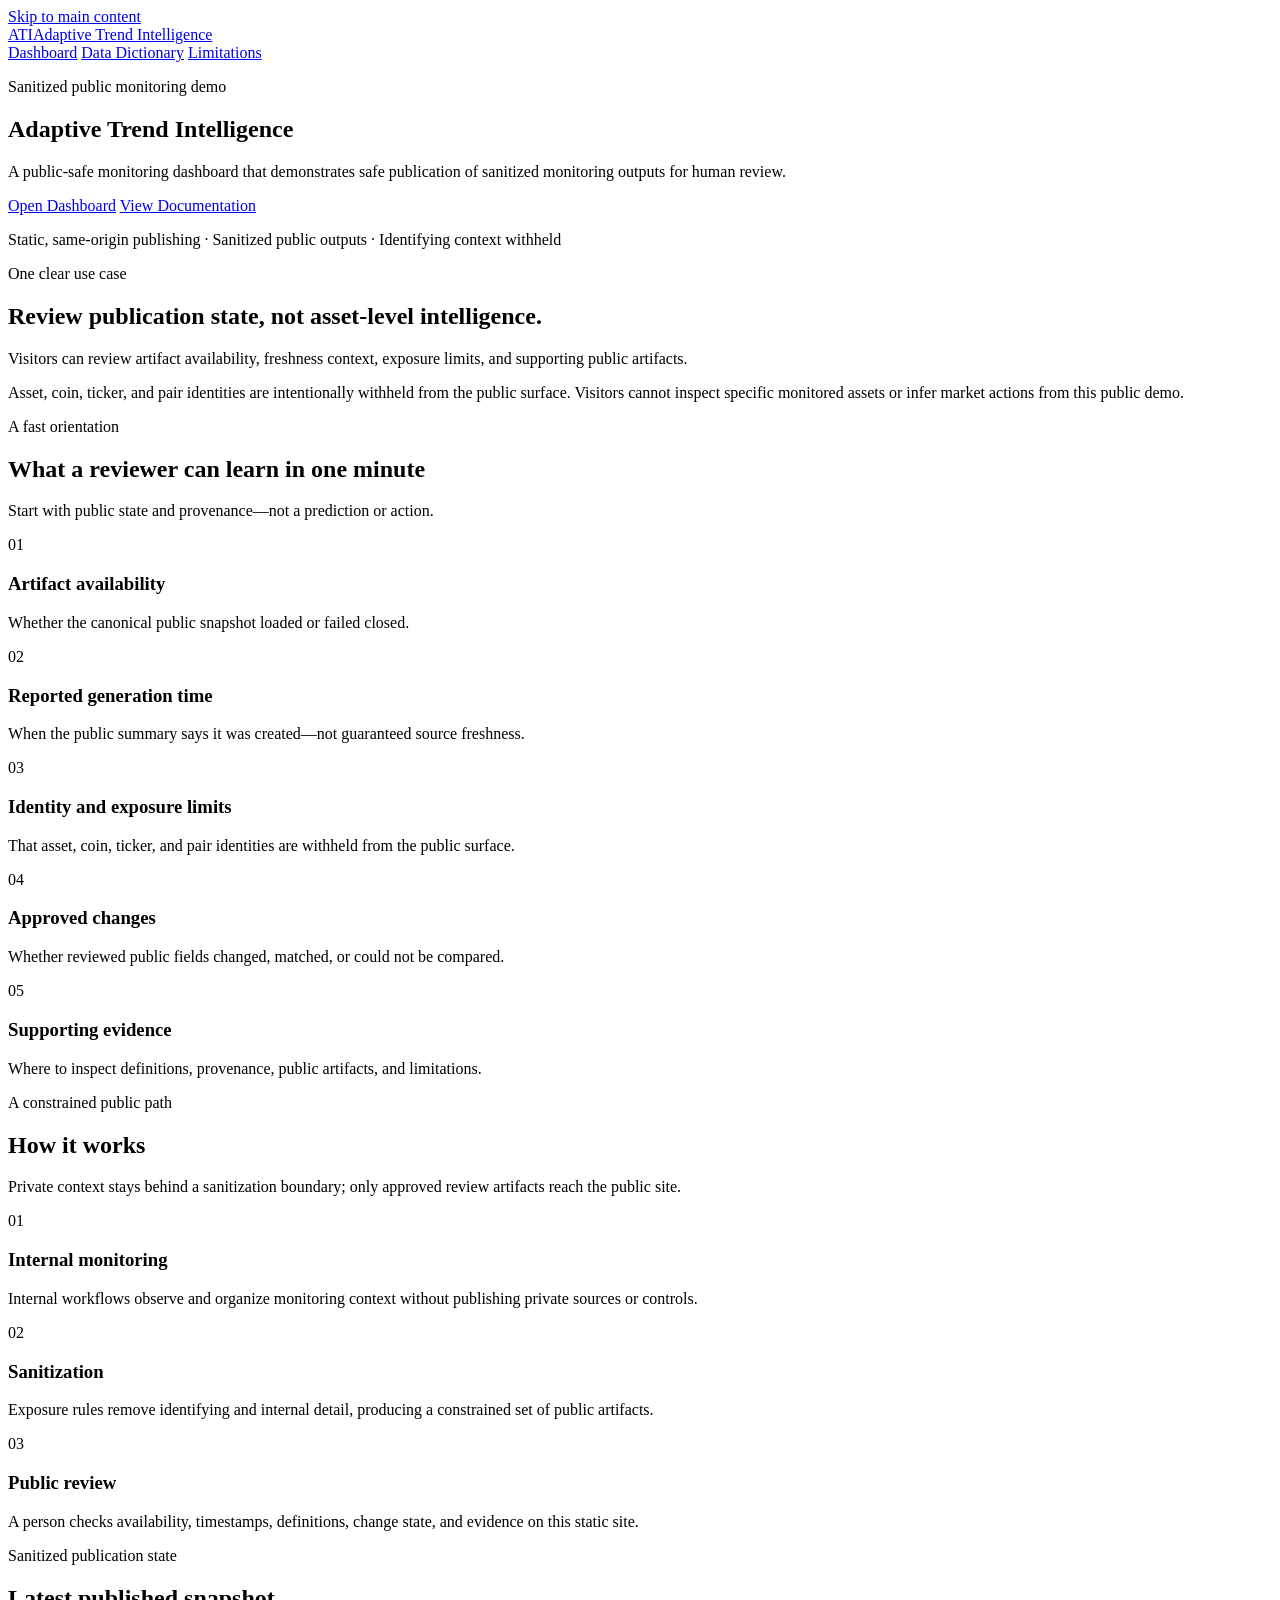
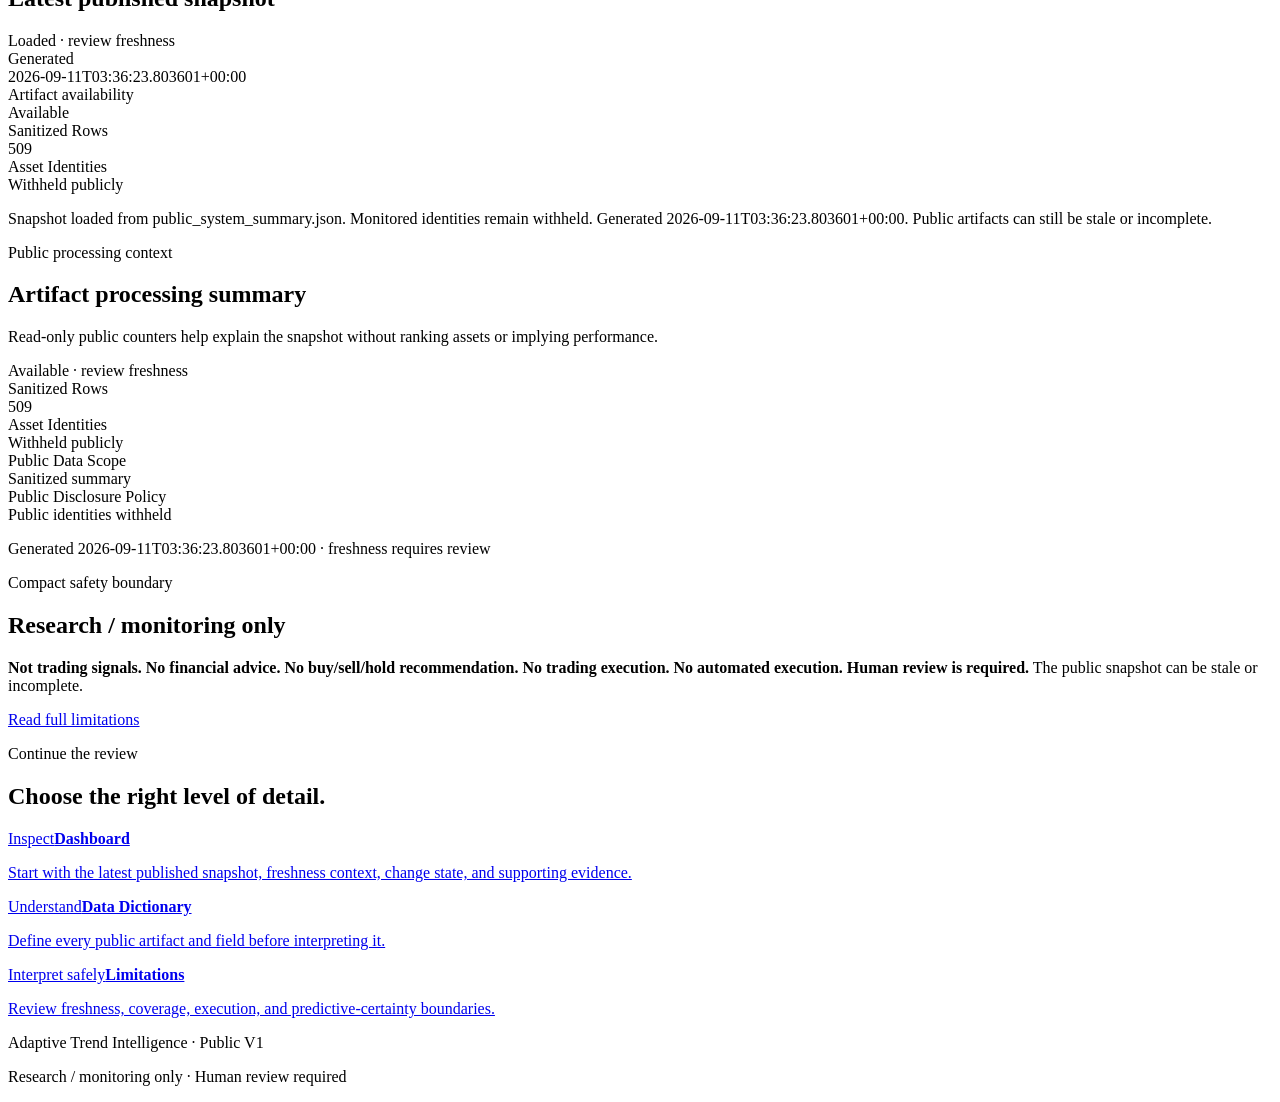
==== commit b6372a2c: "Update public dashboard outputs - 2026-09-11 15:47:08 UTC" ====
--- a/index.html
+++ b/index.html
@@ -3,8 +3,8 @@
 <head>
   <meta charset="utf-8">
   <meta name="viewport" content="width=device-width, initial-scale=1">
-  <meta name="description" content="Adaptive Trend Intelligence turns constrained public artifacts into&nbsp;a readable research monitoring snapshot.">
-  <title>Adaptive Trend Intelligence — Public&nbsp;Research Snapshot</title>
+  <meta name="description" content="A sanitized public monitoring demo for reviewing approved publication state and disclosure limits.">
+  <title>Adaptive Trend Intelligence — Sanitized Public Monitoring Demo</title>
   <link rel="stylesheet" href="styles.css">
 </head>
 <body>
@@ -23,32 +23,57 @@
   <main id="main-content">
     <section class="container hero" aria-labelledby="hero-title">
       <div class="hero-copy">
-        <p class="eyebrow">Public&nbsp;Research snapshot</p>
-        <h1 id="hero-title">See what the monitoring system can support—without overreading it.</h1>
-        <p class="lede">Adaptive Trend Intelligence organizes constrained public observations, freshness metadata, and system status into&nbsp;a reviewable snapshot. It helps a human inspect evidence; it does not decide what to do.</p>
+        <p class="eyebrow">Sanitized public monitoring demo</p>
+        <h1 id="hero-title">Adaptive Trend Intelligence</h1>
+        <p class="lede">A public-safe monitoring dashboard that demonstrates safe publication of sanitized monitoring outputs for human review.</p>
         <div class="action-row">
-          <a class="button button-primary" href="dashboard.html">Open the dashboard</a>
-          <a class="button" href="#how-to-read">How to read this</a>
+          <a class="button button-primary" href="dashboard.html">Open Dashboard</a>
+          <a class="button" href="data_dictionary.html">View Documentation</a>
         </div>
-      </div>
-      <aside class="boundary-card" aria-labelledby="boundary-title">
-        <span class="status-badge status-caution">Human judgment required</span>
-        <h2 id="boundary-title">Research / monitoring only</h2>
-        <p>This site contains <strong>not trading signals</strong>, gives <strong>no financial advice</strong> and <strong>no buy/sell/hold recommendation</strong>, and provides <strong>no automated execution</strong>. Human review is required.</p>
-        <p class="microcopy">The public snapshot can be stale or incomplete. Check timestamps before interpretation.</p>
+        <p class="microcopy">Static, same-origin publishing · Sanitized public outputs · Identifying context withheld</p>
+      </div>
+      <aside class="boundary-card product-use-card" aria-labelledby="use-case-title">
+        <span class="status-badge status-neutral">One clear use case</span>
+        <h2 id="use-case-title">Review publication state, not asset-level intelligence.</h2>
+        <p>Visitors can review artifact availability, freshness context, exposure limits, and supporting public artifacts.</p>
+        <p class="microcopy">Asset, coin, ticker, and pair identities are intentionally withheld from the public surface. Visitors cannot inspect specific monitored assets or infer market actions from this public demo.</p>
       </aside>
+    </section>
+
+    <section class="container section" aria-labelledby="minute-title">
+      <div class="section-heading">
+        <div><p class="eyebrow">A fast orientation</p><h2 id="minute-title">What a reviewer can learn in one minute</h2><p>Start with public state and provenance—not a prediction or action.</p></div>
+      </div>
+      <div class="question-grid">
+        <article class="card"><span class="card-number">01</span><h3>Artifact availability</h3><p>Whether the canonical public snapshot loaded or failed closed.</p></article>
+        <article class="card"><span class="card-number">02</span><h3>Reported generation time</h3><p>When the public summary says it was created—not guaranteed source freshness.</p></article>
+        <article class="card"><span class="card-number">03</span><h3>Identity and exposure limits</h3><p>That asset, coin, ticker, and pair identities are withheld from the public surface.</p></article>
+        <article class="card"><span class="card-number">04</span><h3>Approved changes</h3><p>Whether reviewed public fields changed, matched, or could not be compared.</p></article>
+        <article class="card"><span class="card-number">05</span><h3>Supporting evidence</h3><p>Where to inspect definitions, provenance, public artifacts, and limitations.</p></article>
+      </div>
+    </section>
+
+    <section class="section" aria-labelledby="flow-title">
+      <div class="container">
+        <div class="section-heading"><div><p class="eyebrow">A constrained public path</p><h2 id="flow-title">How it works</h2><p>Private context stays behind a sanitization boundary; only approved review artifacts reach the public site.</p></div></div>
+        <div class="limitation-grid">
+          <article class="card card-accent"><span class="card-number">01</span><h3>Internal monitoring</h3><p>Internal workflows observe and organize monitoring context without publishing private sources or controls.</p></article>
+          <article class="card card-accent"><span class="card-number">02</span><h3>Sanitization</h3><p>Exposure rules remove identifying and internal detail, producing a constrained set of public artifacts.</p></article>
+          <article class="card card-accent"><span class="card-number">03</span><h3>Public review</h3><p>A person checks availability, timestamps, definitions, change state, and evidence on this static site.</p></article>
+        </div>
+      </div>
     </section>
 
     <section class="container snapshot-shell" aria-labelledby="snapshot-title">
       <div class="section-heading">
-        <div><p class="eyebrow">Latest public snapshot</p><h2 id="snapshot-title">What is available right now?</h2></div>
+        <div><p class="eyebrow">Sanitized publication state</p><h2 id="snapshot-title">Latest published snapshot</h2></div>
         <span id="snapshot-state" class="status-badge status-neutral" role="status" aria-live="polite">Checking local artifact</span>
       </div>
       <div class="dashboard-metrics">
         <article class="metric-card"><div class="metric-label">Generated</div><div id="snapshot-generated" class="metric-value metric-value-small">Checking…</div></article>
         <article class="metric-card"><div class="metric-label">Artifact availability</div><div id="snapshot-available" class="metric-value">Checking…</div></article>
-        <article class="metric-card"><div class="metric-label">System Rows</div><div id="snapshot-rows" class="metric-value">—</div></article>
-        <article class="metric-card"><div class="metric-label">Public Pair Symbols</div><div id="snapshot-pairs" class="metric-value">—</div></article>
+        <article class="metric-card"><div class="metric-label">Sanitized Rows</div><div id="snapshot-rows" class="metric-value">—</div></article>
+        <article class="metric-card"><div class="metric-label">Asset Identities</div><div id="snapshot-pairs" class="metric-value">—</div></article>
       </div>
       <p id="snapshot-note" class="status-message">Loading the same-origin public system summary. A generated timestamp describes artifact metadata, not guaranteed source freshness.</p>
     </section>
@@ -56,50 +81,41 @@
     <section class="container section" aria-labelledby="export-title">
       <div class="section-heading">
         <div>
-          <p class="eyebrow">System summary contract</p>
+          <p class="eyebrow">Public processing context</p>
           <h2 id="export-title">Artifact processing summary</h2>
-          <p>Read-only counters from the existing public system summary. Availability does not establish freshness, quality, or predictive value.</p>
+          <aside id="operations-gate-legacy-label-contract" class="operations-gate-legacy-label-contract" style="display: none;" aria-hidden="true">
+            <div class="metric-label">System Rows</div>
+            <div class="metric-label">Public Pair Symbols</div>
+            <div class="metric-label">Score Count</div>
+            <div class="metric-label">Exposure Mode</div>
+          </aside>
+          <p>Read-only public counters help explain the snapshot without ranking assets or implying performance.</p>
         </div>
         <span id="export-load-state" class="status-badge status-neutral" role="status" aria-live="polite">Checking</span>
       </div>
       <div class="dashboard-metrics">
-        <article class="metric-card"><div class="metric-label">System Rows</div><div id="export-input" class="metric-value">—</div></article>
-        <article class="metric-card"><div class="metric-label">Public Pair Symbols</div><div id="export-published" class="metric-value">—</div></article>
-        <article class="metric-card"><div class="metric-label">Score Count</div><div id="export-filtered" class="metric-value">—</div></article>
-        <article class="metric-card"><div class="metric-label">Exposure Mode</div><div id="export-limit" class="metric-value metric-value-small">—</div></article>
+        <article class="metric-card"><div class="metric-label">Sanitized Rows</div><div id="export-input" class="metric-value">—</div></article>
+        <article class="metric-card"><div class="metric-label">Asset Identities</div><div id="export-published" class="metric-value">—</div></article>
+        <article class="metric-card"><div class="metric-label">Public Data Scope</div><div id="export-filtered" class="metric-value">Sanitized summary</div></article>
+        <article class="metric-card"><div class="metric-label">Public Disclosure Policy</div><div id="export-limit" class="metric-value metric-value-small">—</div></article>
       </div>
       <p id="export-generated" class="status-message">Waiting for public data</p>
     </section>
 
     <section class="section" aria-labelledby="state-guide-title">
-      <div class="container">
-        <div class="section-heading"><div><p class="eyebrow">Start here</p><h2 id="state-guide-title">Five questions this site answers</h2></div></div>
-        <div class="question-grid">
-          <article class="card"><span class="card-number">01</span><h3>What is this?</h3><p>A constrained public view of monitoring artifacts and system-level status.</p></article>
-          <article class="card"><span class="card-number">02</span><h3>What can I inspect?</h3><p>Snapshot metrics, CSV research artifacts, field definitions, and explicit limitations.</p></article>
-          <article class="card"><span class="card-number">03</span><h3>How fresh is it?</h3><p>Read the generated timestamp, then treat freshness as unconfirmed unless source recency is independently established.</p></article>
-          <article class="card"><span class="card-number">04</span><h3>What should I not infer?</h3><p>No prediction, recommendation, certainty, suitability, or permission to act follows from a public record.</p></article>
-          <article class="card"><span class="card-number">05</span><h3>Where next?</h3><p>Open the dashboard, then use the dictionary and limitations before interpreting any field.</p></article>
-        </div>
-      </div>
-    </section>
-
-    <section id="how-to-read" class="container section" aria-labelledby="read-title">
-      <div class="split-grid">
-        <article class="card card-accent">
-          <p class="eyebrow">How to read this</p><h2 id="read-title">Timestamp. Availability. Meaning. Limits.</h2>
-          <ol class="reading-steps">
-            <li><strong>Check the timestamp.</strong><span>Older or missing metadata means the snapshot may be stale.</span></li>
-            <li><strong>Check availability.</strong><span>Unavailable or incomplete data supports no conclusion.</span></li>
-            <li><strong>Define the field.</strong><span>Use the dictionary instead of guessing from a label.</span></li>
-            <li><strong>Apply the limits.</strong><span>Keep human judgment and the research-only boundary in view.</span></li>
-          </ol>
-        </article>
-        <div class="destination-grid">
-          <a class="destination-card" href="dashboard.html"><span>Inspect</span><strong>Dashboard</strong><p>Review system-summary availability, counts, exposure mode, and public artifact links.</p></a>
-          <a class="destination-card" href="data_dictionary.html"><span>Understand</span><strong>Data Dictionary</strong><p>Learn what each public artifact is for—and what it does not mean.</p></a>
-          <a class="destination-card" href="limitations.html"><span>Interpret safely</span><strong>Limitations</strong><p>Review freshness, coverage, execution, and predictive-certainty boundaries.</p></a>
-        </div>
+      <div class="container notice-panel">
+        <div><p class="eyebrow">Compact safety boundary</p><h2 id="state-guide-title">Research / monitoring only</h2></div>
+        <p><strong>Not trading signals.</strong> <strong>No financial advice.</strong> <strong>No buy/sell/hold recommendation.</strong> <strong>No trading execution.</strong> <strong>No automated execution.</strong> <strong>Human review is required.</strong> The public snapshot can be stale or incomplete.</p>
+        <a class="button" href="limitations.html">Read full limitations</a>
+      </div>
+    </section>
+
+    <section class="container section" aria-labelledby="next-title">
+      <div class="section-heading"><div><p class="eyebrow">Continue the review</p><h2 id="next-title">Choose the right level of detail.</h2></div></div>
+      <div class="limitation-grid">
+        <a class="destination-card" href="dashboard.html"><span>Inspect</span><strong>Dashboard</strong><p>Start with the latest published snapshot, freshness context, change state, and supporting evidence.</p></a>
+        <a class="destination-card" href="data_dictionary.html"><span>Understand</span><strong>Data Dictionary</strong><p>Define every public artifact and field before interpreting it.</p></a>
+        <a class="destination-card" href="limitations.html"><span>Interpret safely</span><strong>Limitations</strong><p>Review freshness, coverage, execution, and predictive-certainty boundaries.</p></a>
       </div>
     </section>
   </main>
@@ -136,6 +152,16 @@
       document.getElementById(id).textContent = value === null || value === undefined || value === "" ? unavailable : String(value);
     }
 
+    function describePublicIdentityCount(value) {
+      return value === 0 ? "Withheld publicly" : "Exposure requires review";
+    }
+
+    function describeExposureMode(value) {
+      if (value === "no_public_exposure") return "Public identities withheld";
+      if (value === "public_observation_only") return "Public observation only";
+      return unavailable;
+    }
+
     function setExportSummaryUnavailable(tone, label) {
       const state = document.getElementById("export-load-state");
       state.className = "status-badge " + (tone === "bad" ? "status-bad" : "status-caution");
@@ -150,22 +176,29 @@
         const view = publicSystemSummaryView(summary);
         if (!view) {
           setExportSummaryUnavailable("warn", "Unavailable");
+          setText("snapshot-generated", unavailable);
+          setText("snapshot-available", "Unavailable");
+          setText("snapshot-rows", unavailable);
+          setText("snapshot-pairs", unavailable);
+          document.getElementById("snapshot-state").textContent = "Unavailable";
+          document.getElementById("snapshot-state").className = "status-badge status-caution";
+          setText("snapshot-note", unavailable);
           return;
         }
         setText("export-input", view.rows);
-        setText("export-published", view.public_pair_symbol_count);
-        setText("export-filtered", view.score_count);
-        setText("export-limit", view.exposure_mode);
+        setText("export-published", describePublicIdentityCount(view.public_pair_symbol_count));
+        setText("export-filtered", "Sanitized summary");
+        setText("export-limit", describeExposureMode(view.exposure_mode));
         setText("export-generated", "Generated " + view.generated_at + " · freshness requires review");
         setText("snapshot-generated", view.generated_at);
         setText("snapshot-available", "Available");
         setText("snapshot-rows", view.rows);
-        setText("snapshot-pairs", view.public_pair_symbol_count);
+        setText("snapshot-pairs", describePublicIdentityCount(view.public_pair_symbol_count));
         document.getElementById("export-load-state").textContent = "Available · review freshness";
         document.getElementById("export-load-state").className = "status-badge status-good";
         document.getElementById("snapshot-state").textContent = "Loaded · review freshness";
         document.getElementById("snapshot-state").className = "status-badge status-good";
-        setText("snapshot-note", "Snapshot loaded from public_system_summary.json. Generated " + view.generated_at + ". Public artifacts can still be stale or incomplete.");
+        setText("snapshot-note", "Snapshot loaded from public_system_summary.json. Monitored identities remain withheld. Generated " + view.generated_at + ". Public artifacts can still be stale or incomplete.");
       } catch (error) {
         setExportSummaryUnavailable("bad", "Unavailable / failure");
         setText("snapshot-generated", unavailable);
